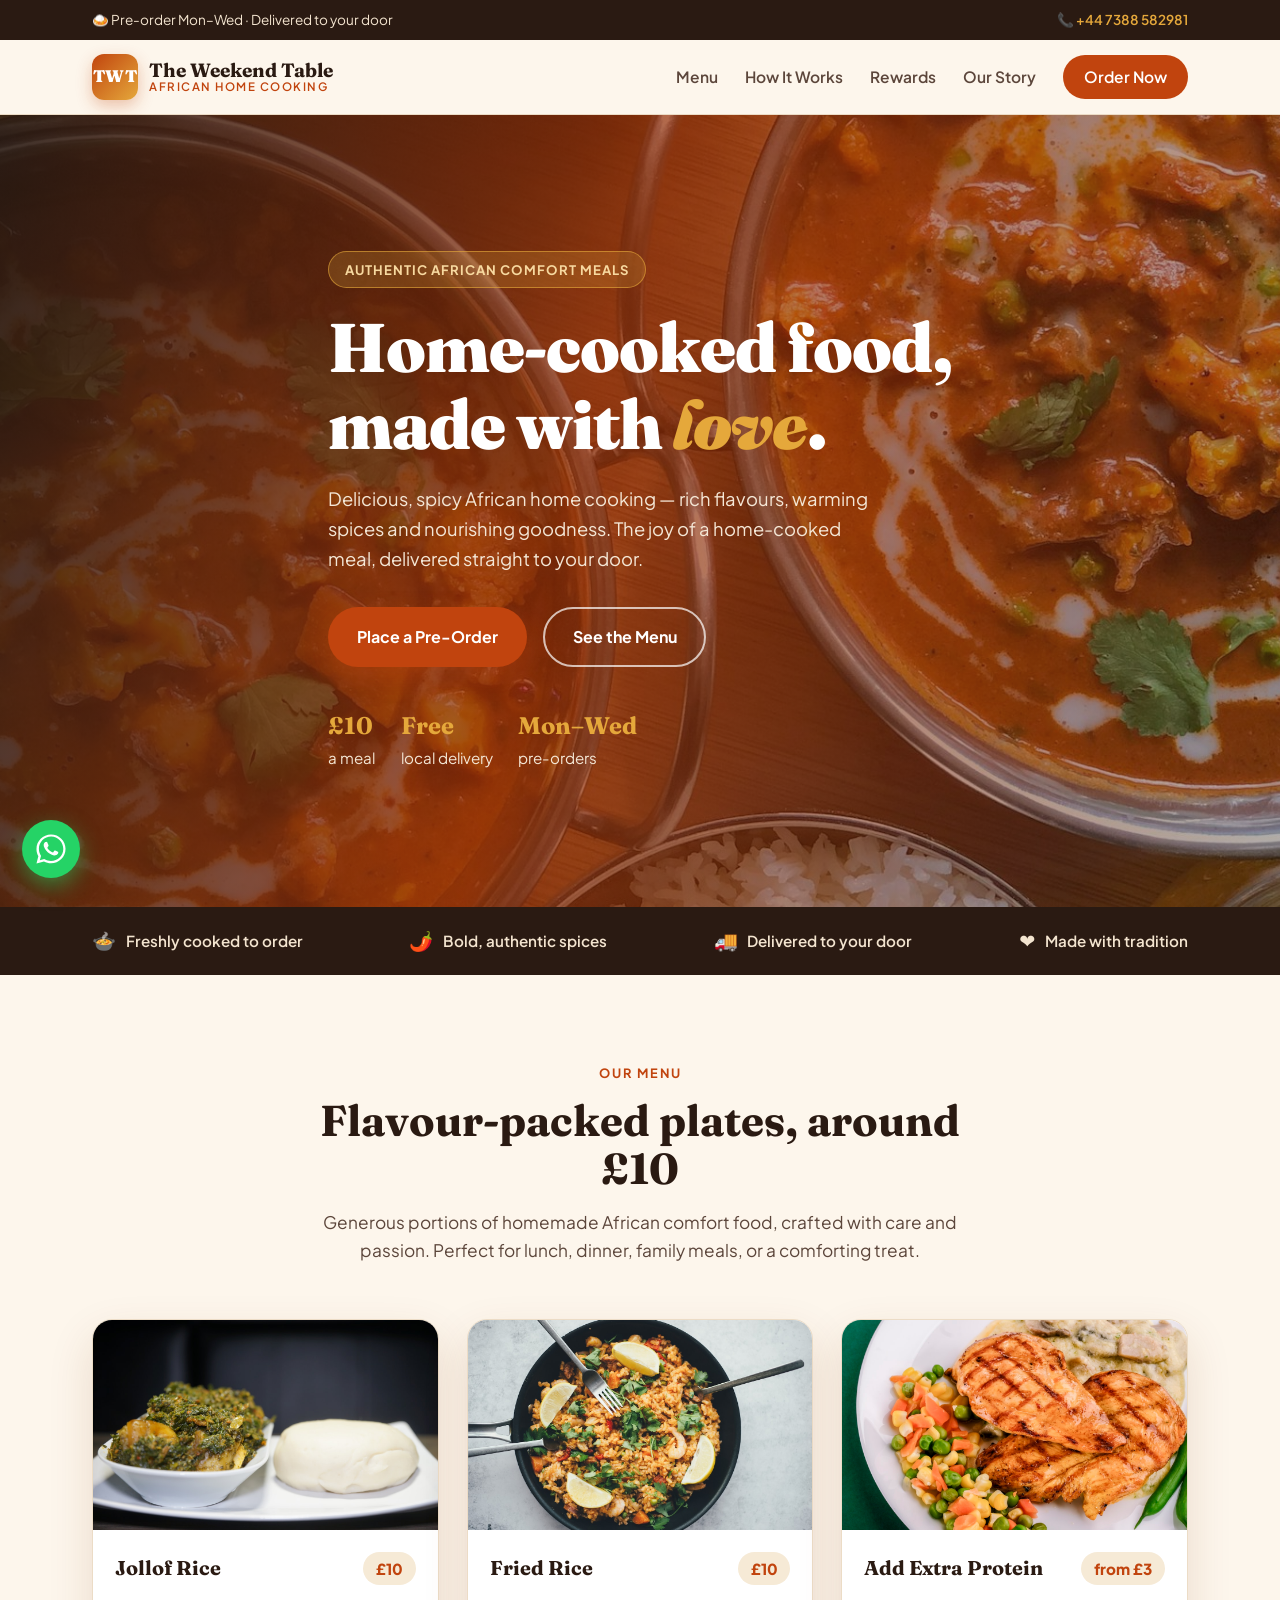
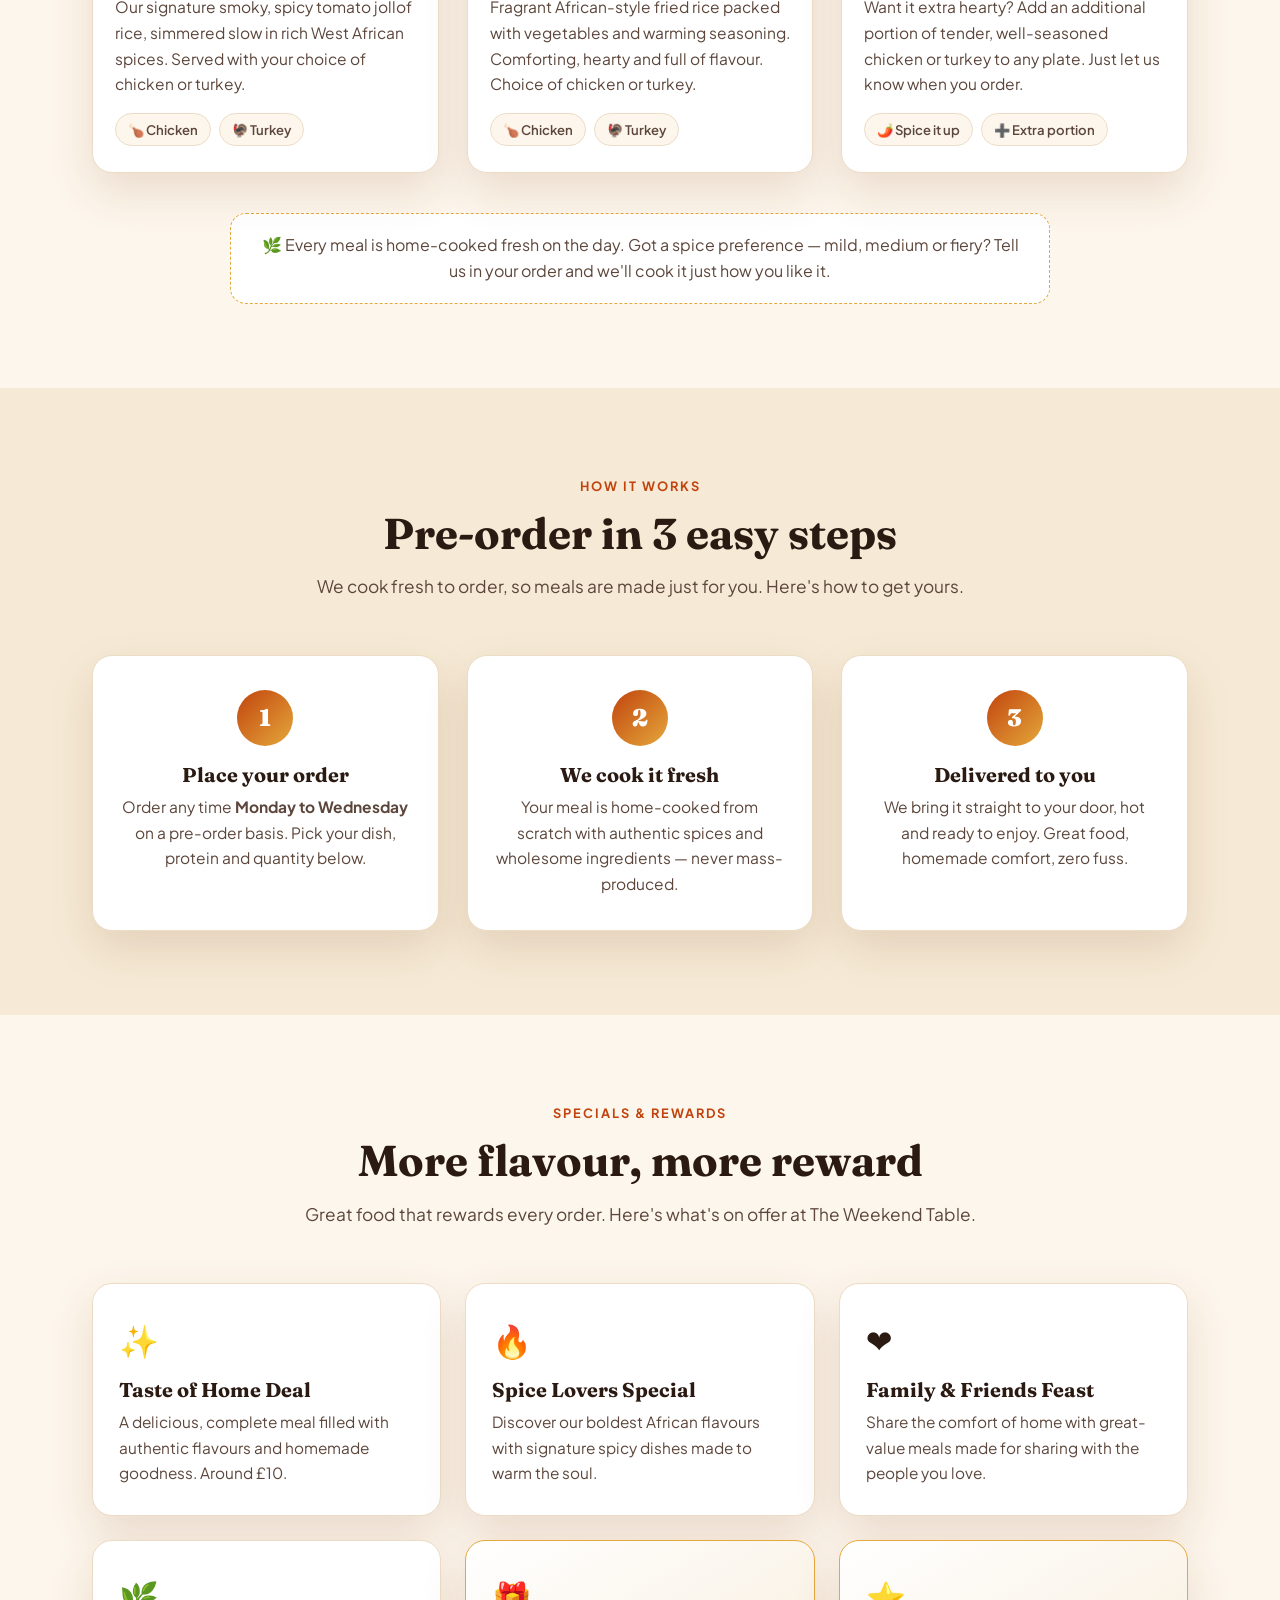
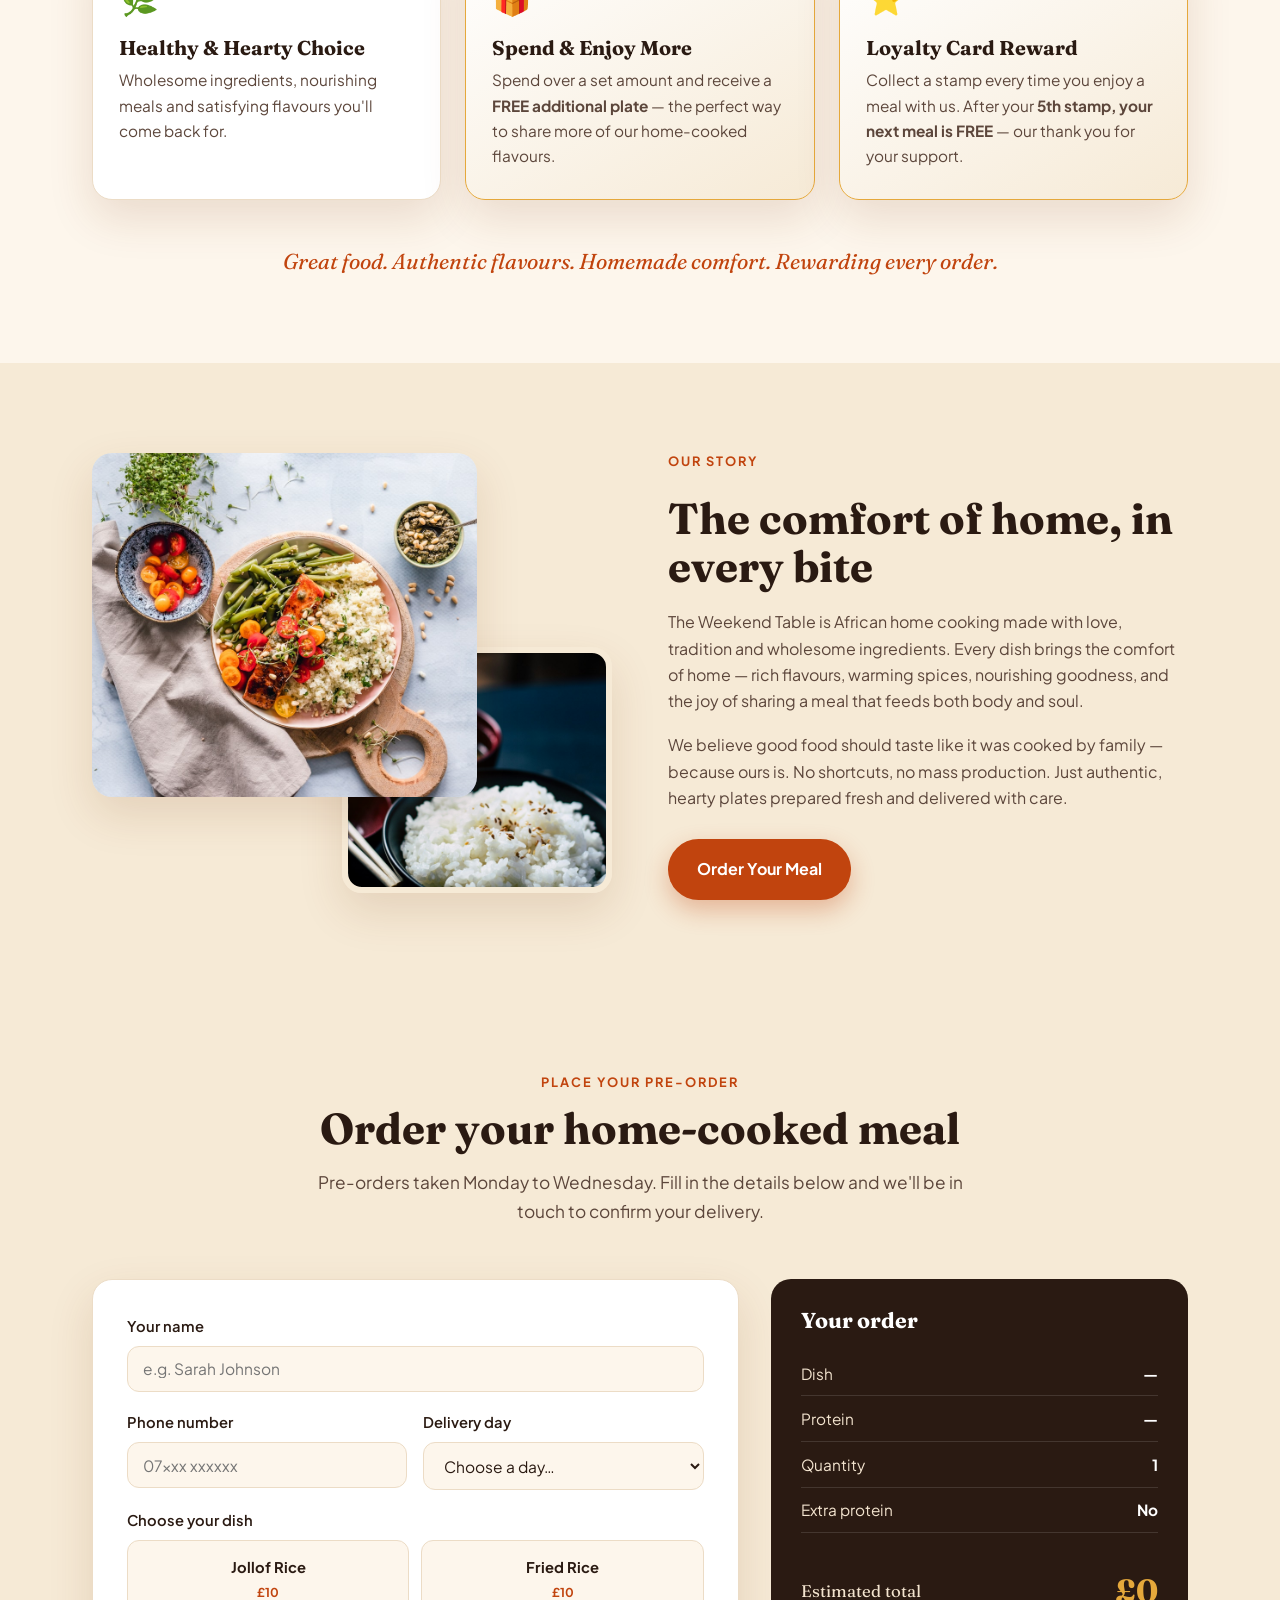
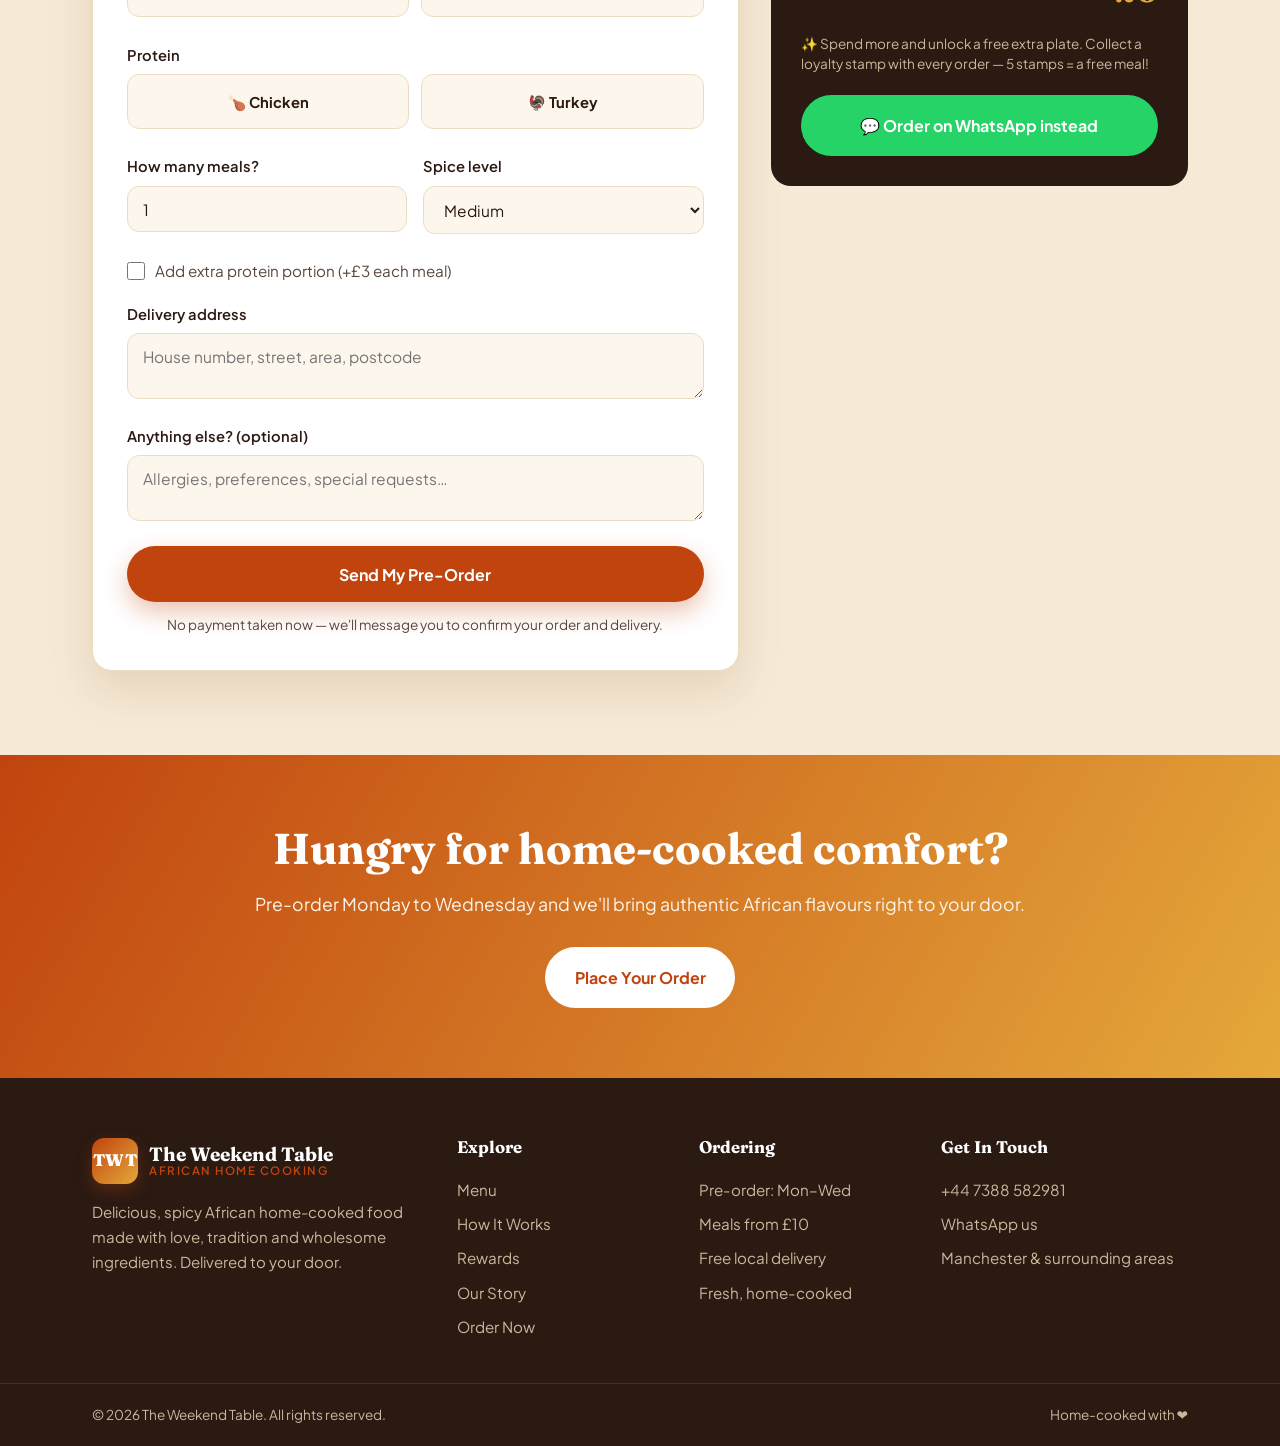
==== index.html @ beae6ac9 "The Weekend Table — African home-cooked food website (initial build)" ====
<!DOCTYPE html>
<html lang="en">
<head>
<meta charset="UTF-8">
<meta name="viewport" content="width=device-width, initial-scale=1.0">
<title>The Weekend Table · Authentic African Home-Cooked Food</title>
<meta name="description" content="The Weekend Table — delicious, spicy African home-cooked food made with love. Jollof rice, fried rice, chicken & turkey. Around £10 a meal, delivered to your door. Pre-order Monday to Wednesday.">
<link rel="preconnect" href="https://fonts.googleapis.com">
<link rel="preconnect" href="https://fonts.gstatic.com" crossorigin>
<link href="https://fonts.googleapis.com/css2?family=Fraunces:opsz,wght@9..144,400;9..144,600;9..144,700;9..144,900&family=Plus+Jakarta+Sans:wght@400;500;600;700&display=swap" rel="stylesheet">
<link rel="stylesheet" href="styles.css">
<link rel="icon" href="data:image/svg+xml,<svg xmlns='http://www.w3.org/2000/svg' viewBox='0 0 100 100'><text y='.9em' font-size='90'>🍛</text></svg>">
</head>
<body>

<!-- Top bar -->
<div class="topbar">
  <div class="wrap topbar-inner">
    <span class="topbar-item">🍛 Pre-order Mon–Wed · Delivered to your door</span>
    <span class="topbar-item topbar-hide">📞 <a href="tel:+447388582981">+44 7388 582981</a></span>
  </div>
</div>

<!-- Header -->
<header class="site-header" id="top">
  <div class="wrap header-inner">
    <a href="#top" class="brand">
      <span class="brand-mark">TWT</span>
      <span class="brand-text">
        <span class="brand-name">The Weekend Table</span>
        <span class="brand-tag">African Home Cooking</span>
      </span>
    </a>
    <nav class="nav" id="nav">
      <a href="#menu">Menu</a>
      <a href="#how">How It Works</a>
      <a href="#rewards">Rewards</a>
      <a href="#story">Our Story</a>
      <a href="#order" class="nav-cta">Order Now</a>
    </nav>
    <button class="hamburger" id="hamburger" aria-label="Menu">
      <span></span><span></span><span></span>
    </button>
  </div>
</header>

<!-- Hero -->
<section class="hero">
  <div class="hero-bg"></div>
  <div class="hero-overlay"></div>
  <div class="wrap hero-inner">
    <div class="hero-content">
      <span class="hero-eyebrow">Authentic African Comfort Meals</span>
      <h1>Home-cooked food,<br>made with <em>love</em>.</h1>
      <p class="hero-sub">Delicious, spicy African home cooking — rich flavours, warming spices and nourishing goodness. The joy of a home-cooked meal, delivered straight to your door.</p>
      <div class="hero-actions">
        <a href="#order" class="btn btn-primary">Place a Pre-Order</a>
        <a href="#menu" class="btn btn-ghost">See the Menu</a>
      </div>
      <div class="hero-badges">
        <span class="hero-badge"><strong>£10</strong> a meal</span>
        <span class="hero-badge"><strong>Free</strong> local delivery</span>
        <span class="hero-badge"><strong>Mon–Wed</strong> pre-orders</span>
      </div>
    </div>
  </div>
</section>

<!-- Trust strip -->
<div class="strip">
  <div class="wrap strip-inner">
    <div class="strip-item"><span>🍲</span> Freshly cooked to order</div>
    <div class="strip-item"><span>🌶️</span> Bold, authentic spices</div>
    <div class="strip-item"><span>🚚</span> Delivered to your door</div>
    <div class="strip-item"><span>❤️</span> Made with tradition</div>
  </div>
</div>

<!-- Menu -->
<section class="section" id="menu">
  <div class="wrap">
    <div class="section-head">
      <span class="eyebrow">Our Menu</span>
      <h2>Flavour-packed plates, around £10</h2>
      <p class="section-lead">Generous portions of homemade African comfort food, crafted with care and passion. Perfect for lunch, dinner, family meals, or a comforting treat.</p>
    </div>

    <div class="menu-grid">
      <article class="dish">
        <div class="dish-img" style="background-image:url('assets/jollof.jpg')"></div>
        <div class="dish-body">
          <div class="dish-top">
            <h3>Jollof Rice</h3>
            <span class="dish-price">£10</span>
          </div>
          <p>Our signature smoky, spicy tomato jollof rice, simmered slow in rich West African spices. Served with your choice of chicken or turkey.</p>
          <div class="dish-tags"><span>🍗 Chicken</span><span>🦃 Turkey</span></div>
        </div>
      </article>

      <article class="dish">
        <div class="dish-img" style="background-image:url('assets/friedrice.jpg')"></div>
        <div class="dish-body">
          <div class="dish-top">
            <h3>Fried Rice</h3>
            <span class="dish-price">£10</span>
          </div>
          <p>Fragrant African-style fried rice packed with vegetables and warming seasoning. Comforting, hearty and full of flavour. Choice of chicken or turkey.</p>
          <div class="dish-tags"><span>🍗 Chicken</span><span>🦃 Turkey</span></div>
        </div>
      </article>

      <article class="dish">
        <div class="dish-img" style="background-image:url('assets/chicken.jpg')"></div>
        <div class="dish-body">
          <div class="dish-top">
            <h3>Add Extra Protein</h3>
            <span class="dish-price">from £3</span>
          </div>
          <p>Want it extra hearty? Add an additional portion of tender, well-seasoned chicken or turkey to any plate. Just let us know when you order.</p>
          <div class="dish-tags"><span>🌶️ Spice it up</span><span>➕ Extra portion</span></div>
        </div>
      </article>
    </div>

    <p class="menu-note">🌿 Every meal is home-cooked fresh on the day. Got a spice preference — mild, medium or fiery? Tell us in your order and we'll cook it just how you like it.</p>
  </div>
</section>

<!-- How it works -->
<section class="section section-alt" id="how">
  <div class="wrap">
    <div class="section-head">
      <span class="eyebrow">How It Works</span>
      <h2>Pre-order in 3 easy steps</h2>
      <p class="section-lead">We cook fresh to order, so meals are made just for you. Here's how to get yours.</p>
    </div>
    <div class="steps">
      <div class="step">
        <span class="step-num">1</span>
        <h3>Place your order</h3>
        <p>Order any time <strong>Monday to Wednesday</strong> on a pre-order basis. Pick your dish, protein and quantity below.</p>
      </div>
      <div class="step">
        <span class="step-num">2</span>
        <h3>We cook it fresh</h3>
        <p>Your meal is home-cooked from scratch with authentic spices and wholesome ingredients — never mass-produced.</p>
      </div>
      <div class="step">
        <span class="step-num">3</span>
        <h3>Delivered to you</h3>
        <p>We bring it straight to your door, hot and ready to enjoy. Great food, homemade comfort, zero fuss.</p>
      </div>
    </div>
  </div>
</section>

<!-- Rewards / Promotions -->
<section class="section" id="rewards">
  <div class="wrap">
    <div class="section-head">
      <span class="eyebrow">Specials & Rewards</span>
      <h2>More flavour, more reward</h2>
      <p class="section-lead">Great food that rewards every order. Here's what's on offer at The Weekend Table.</p>
    </div>
    <div class="rewards-grid">
      <div class="reward">
        <span class="reward-icon">✨</span>
        <h3>Taste of Home Deal</h3>
        <p>A delicious, complete meal filled with authentic flavours and homemade goodness. Around £10.</p>
      </div>
      <div class="reward">
        <span class="reward-icon">🔥</span>
        <h3>Spice Lovers Special</h3>
        <p>Discover our boldest African flavours with signature spicy dishes made to warm the soul.</p>
      </div>
      <div class="reward">
        <span class="reward-icon">❤️</span>
        <h3>Family &amp; Friends Feast</h3>
        <p>Share the comfort of home with great-value meals made for sharing with the people you love.</p>
      </div>
      <div class="reward">
        <span class="reward-icon">🌿</span>
        <h3>Healthy &amp; Hearty Choice</h3>
        <p>Wholesome ingredients, nourishing meals and satisfying flavours you'll come back for.</p>
      </div>
      <div class="reward reward-feature">
        <span class="reward-icon">🎁</span>
        <h3>Spend &amp; Enjoy More</h3>
        <p>Spend over a set amount and receive a <strong>FREE additional plate</strong> — the perfect way to share more of our home-cooked flavours.</p>
      </div>
      <div class="reward reward-feature">
        <span class="reward-icon">⭐</span>
        <h3>Loyalty Card Reward</h3>
        <p>Collect a stamp every time you enjoy a meal with us. After your <strong>5th stamp, your next meal is FREE</strong> — our thank you for your support.</p>
      </div>
    </div>
    <p class="rewards-tagline">Great food. Authentic flavours. Homemade comfort. Rewarding every order.</p>
  </div>
</section>

<!-- Story -->
<section class="section section-story" id="story">
  <div class="wrap story-inner">
    <div class="story-media">
      <div class="story-img" style="background-image:url('assets/bowl.jpg')"></div>
      <div class="story-img story-img-2" style="background-image:url('assets/spices.jpg')"></div>
    </div>
    <div class="story-content">
      <span class="eyebrow">Our Story</span>
      <h2>The comfort of home, in every bite</h2>
      <p>The Weekend Table is African home cooking made with love, tradition and wholesome ingredients. Every dish brings the comfort of home — rich flavours, warming spices, nourishing goodness, and the joy of sharing a meal that feeds both body and soul.</p>
      <p>We believe good food should taste like it was cooked by family — because ours is. No shortcuts, no mass production. Just authentic, hearty plates prepared fresh and delivered with care.</p>
      <a href="#order" class="btn btn-primary">Order Your Meal</a>
    </div>
  </div>
</section>

<!-- Order -->
<section class="section section-alt" id="order">
  <div class="wrap">
    <div class="section-head">
      <span class="eyebrow">Place Your Pre-Order</span>
      <h2>Order your home-cooked meal</h2>
      <p class="section-lead">Pre-orders taken Monday to Wednesday. Fill in the details below and we'll be in touch to confirm your delivery.</p>
    </div>

    <div class="order-wrap">
      <form class="order-form" id="orderForm">
        <div class="field">
          <label>Your name</label>
          <input type="text" name="name" required placeholder="e.g. Sarah Johnson">
        </div>
        <div class="field-row">
          <div class="field">
            <label>Phone number</label>
            <input type="tel" name="phone" required placeholder="07xxx xxxxxx">
          </div>
          <div class="field">
            <label>Delivery day</label>
            <select name="day" required>
              <option value="">Choose a day…</option>
              <option>Monday</option>
              <option>Tuesday</option>
              <option>Wednesday</option>
              <option>Thursday</option>
              <option>Friday</option>
              <option>Not sure yet</option>
            </select>
          </div>
        </div>

        <div class="field">
          <label>Choose your dish</label>
          <div class="choice-grid" data-group="dish">
            <label class="choice"><input type="radio" name="dish" value="Jollof Rice" data-price="10" required><span class="choice-box"><strong>Jollof Rice</strong><small>£10</small></span></label>
            <label class="choice"><input type="radio" name="dish" value="Fried Rice" data-price="10"><span class="choice-box"><strong>Fried Rice</strong><small>£10</small></span></label>
          </div>
        </div>

        <div class="field">
          <label>Protein</label>
          <div class="choice-grid" data-group="protein">
            <label class="choice"><input type="radio" name="protein" value="Chicken" required><span class="choice-box"><strong>🍗 Chicken</strong></span></label>
            <label class="choice"><input type="radio" name="protein" value="Turkey"><span class="choice-box"><strong>🦃 Turkey</strong></span></label>
          </div>
        </div>

        <div class="field-row">
          <div class="field">
            <label>How many meals?</label>
            <input type="number" name="qty" min="1" max="20" value="1" required id="qty">
          </div>
          <div class="field">
            <label>Spice level</label>
            <select name="spice">
              <option>Mild</option>
              <option selected>Medium</option>
              <option>Hot 🔥</option>
              <option>Extra hot 🌶️🌶️</option>
            </select>
          </div>
        </div>

        <label class="check"><input type="checkbox" name="extra" id="extraProtein" value="Yes"> Add extra protein portion (+£3 each meal)</label>

        <div class="field">
          <label>Delivery address</label>
          <textarea name="address" rows="2" required placeholder="House number, street, area, postcode"></textarea>
        </div>

        <div class="field">
          <label>Anything else? (optional)</label>
          <textarea name="notes" rows="2" placeholder="Allergies, preferences, special requests…"></textarea>
        </div>

        <button type="submit" class="btn btn-primary btn-block" id="submitBtn">Send My Pre-Order</button>
        <p class="form-note">No payment taken now — we'll message you to confirm your order and delivery.</p>
      </form>

      <aside class="order-summary">
        <h3>Your order</h3>
        <div class="sum-line"><span>Dish</span><b id="sumDish">—</b></div>
        <div class="sum-line"><span>Protein</span><b id="sumProtein">—</b></div>
        <div class="sum-line"><span>Quantity</span><b id="sumQty">1</b></div>
        <div class="sum-line"><span>Extra protein</span><b id="sumExtra">No</b></div>
        <div class="sum-total"><span>Estimated total</span><b id="sumTotal">£0</b></div>
        <p class="sum-note">✨ Spend more and unlock a free extra plate. Collect a loyalty stamp with every order — 5 stamps = a free meal!</p>
        <a href="https://wa.me/447388582981" class="btn btn-whatsapp btn-block" target="_blank" rel="noopener">💬 Order on WhatsApp instead</a>
      </aside>
    </div>
  </div>
</section>

<!-- CTA band -->
<section class="cta-band">
  <div class="wrap">
    <h2>Hungry for home-cooked comfort?</h2>
    <p>Pre-order Monday to Wednesday and we'll bring authentic African flavours right to your door.</p>
    <a href="#order" class="btn btn-light">Place Your Order</a>
  </div>
</section>

<!-- Footer -->
<footer class="site-footer">
  <div class="wrap footer-grid">
    <div class="footer-col">
      <div class="brand brand-footer">
        <span class="brand-mark">TWT</span>
        <span class="brand-text">
          <span class="brand-name">The Weekend Table</span>
          <span class="brand-tag">African Home Cooking</span>
        </span>
      </div>
      <p class="footer-blurb">Delicious, spicy African home-cooked food made with love, tradition and wholesome ingredients. Delivered to your door.</p>
    </div>
    <div class="footer-col">
      <h4>Explore</h4>
      <a href="#menu">Menu</a>
      <a href="#how">How It Works</a>
      <a href="#rewards">Rewards</a>
      <a href="#story">Our Story</a>
      <a href="#order">Order Now</a>
    </div>
    <div class="footer-col">
      <h4>Ordering</h4>
      <p class="footer-line">Pre-order: Mon–Wed</p>
      <p class="footer-line">Meals from £10</p>
      <p class="footer-line">Free local delivery</p>
      <p class="footer-line">Fresh, home-cooked</p>
    </div>
    <div class="footer-col">
      <h4>Get In Touch</h4>
      <p class="footer-line"><a href="tel:+447388582981">+44 7388 582981</a></p>
      <p class="footer-line"><a href="https://wa.me/447388582981" target="_blank" rel="noopener">WhatsApp us</a></p>
      <p class="footer-line">Manchester &amp; surrounding areas</p>
    </div>
  </div>
  <div class="footer-bottom">
    <div class="wrap">
      <span>© 2026 The Weekend Table. All rights reserved.</span>
      <span>Home-cooked with ❤️</span>
    </div>
  </div>
</footer>

<!-- Floating WhatsApp -->
<a href="https://wa.me/447388582981" class="wa-float" target="_blank" rel="noopener" aria-label="WhatsApp">
  <svg viewBox="0 0 32 32" width="30" height="30" fill="currentColor"><path d="M16 .5C7.4.5.5 7.4.5 16c0 2.8.7 5.4 2 7.7L.5 31.5l8-2.1c2.2 1.2 4.8 1.9 7.5 1.9 8.6 0 15.5-6.9 15.5-15.5S24.6.5 16 .5zm0 28.3c-2.4 0-4.7-.6-6.7-1.8l-.5-.3-4.7 1.2 1.3-4.6-.3-.5c-1.3-2.1-2-4.5-2-7 0-7.2 5.9-13.1 13.1-13.1S29.1 8.8 29.1 16 23.2 28.8 16 28.8zm7.2-9.8c-.4-.2-2.3-1.1-2.7-1.3-.4-.1-.6-.2-.9.2s-1 1.3-1.2 1.5c-.2.2-.4.3-.8.1s-1.7-.6-3.2-2c-1.2-1-2-2.3-2.2-2.7s0-.6.2-.8c.2-.2.4-.4.5-.7.2-.2.2-.4.4-.6.1-.3 0-.5 0-.7s-.9-2.1-1.2-2.9c-.3-.8-.6-.7-.9-.7h-.7c-.2 0-.6.1-1 .5s-1.3 1.3-1.3 3.1 1.4 3.6 1.5 3.9c.2.2 2.7 4.2 6.6 5.9.9.4 1.6.6 2.2.8.9.3 1.7.2 2.4.1.7-.1 2.3-.9 2.6-1.8.3-.9.3-1.7.2-1.8-.1-.2-.3-.3-.7-.5z"/></svg>
</a>

<script src="script.js"></script>
</body>
</html>
---- styles.css ----
/* ===== The Weekend Table ===== */
:root{
  --terra:#c1440e;        /* deep terracotta / spice red */
  --terra-dk:#9a3208;
  --gold:#e5a83b;         /* warm amber gold */
  --green:#3f6b3a;        /* herb green */
  --cream:#fdf6ec;        /* warm cream */
  --cream-2:#f6ead6;
  --ink:#2a1a12;          /* deep brown ink */
  --ink-soft:#5c463b;
  --line:#ecdcc6;
  --shadow:0 18px 45px rgba(122,54,14,.14);
  --radius:20px;
}
*{margin:0;padding:0;box-sizing:border-box}
html,body{overflow-x:clip}
html{scroll-behavior:smooth}
body{
  font-family:'Plus Jakarta Sans',system-ui,sans-serif;
  color:var(--ink);background:var(--cream);
  line-height:1.65;-webkit-font-smoothing:antialiased;
}
.wrap{max-width:1140px;margin:0 auto;padding:0 22px}
h1,h2,h3,h4{font-family:'Fraunces',Georgia,serif;line-height:1.12;font-weight:700}
h2{font-size:clamp(1.8rem,3.6vw,2.7rem);color:var(--ink)}
h3{font-size:1.25rem}
em{font-style:italic;color:var(--gold)}
a{color:inherit;text-decoration:none}
img{max-width:100%}
section{scroll-margin-top:96px}
[hidden]{display:none!important}

/* Buttons */
.btn{display:inline-flex;align-items:center;justify-content:center;gap:.5rem;
  padding:.95rem 1.7rem;border-radius:999px;font-weight:700;font-size:1rem;
  cursor:pointer;border:2px solid transparent;transition:.2s;font-family:inherit;text-align:center}
.btn-primary{background:var(--terra);color:#fff;box-shadow:0 10px 24px rgba(193,68,14,.32)}
.btn-primary:hover{background:var(--terra-dk);transform:translateY(-2px)}
.btn-ghost{background:transparent;color:#fff;border-color:rgba(255,255,255,.7)}
.btn-ghost:hover{background:rgba(255,255,255,.15)}
.btn-light{background:#fff;color:var(--terra)}
.btn-light:hover{transform:translateY(-2px)}
.btn-whatsapp{background:#25D366;color:#fff}
.btn-whatsapp:hover{background:#1da851}
.btn-block{width:100%}

/* Topbar */
.topbar{background:var(--ink);color:#f3e4cf;font-size:.85rem}
.topbar-inner{display:flex;justify-content:space-between;align-items:center;height:40px}
.topbar-item a{color:var(--gold);font-weight:600}

/* Header */
.site-header{position:sticky;top:0;z-index:50;background:rgba(253,246,236,.92);
  backdrop-filter:blur(10px);border-bottom:1px solid var(--line)}
.header-inner{display:flex;align-items:center;justify-content:space-between;height:74px}
.brand{display:flex;align-items:center;gap:.7rem}
.brand-mark{display:grid;place-items:center;width:46px;height:46px;border-radius:12px;
  background:linear-gradient(135deg,var(--terra),var(--gold));color:#fff;
  font-family:'Fraunces',serif;font-weight:900;font-size:1.05rem;letter-spacing:.5px;
  box-shadow:0 6px 16px rgba(193,68,14,.3)}
.brand-text{display:flex;flex-direction:column;line-height:1.1}
.brand-name{font-family:'Fraunces',serif;font-weight:700;font-size:1.2rem;color:var(--ink)}
.brand-tag{font-size:.72rem;letter-spacing:1.5px;text-transform:uppercase;color:var(--terra);font-weight:600}
.nav{display:flex;align-items:center;gap:1.7rem}
.nav a{font-weight:600;font-size:.97rem;color:var(--ink-soft);transition:.2s}
.nav a:hover{color:var(--terra)}
.nav .nav-cta{background:var(--terra);color:#fff;padding:.6rem 1.3rem;border-radius:999px}
.nav .nav-cta:hover{background:var(--terra-dk);color:#fff}
.hamburger{display:none;flex-direction:column;gap:5px;background:none;border:0;cursor:pointer;padding:6px}
.hamburger span{width:26px;height:3px;background:var(--ink);border-radius:3px;transition:.3s}

/* Hero */
.hero{position:relative;min-height:88vh;display:flex;align-items:center;color:#fff;overflow:hidden}
.hero-bg{position:absolute;inset:0;background:url('assets/hero.jpg') center/cover;transform:scale(1.03)}
.hero-overlay{position:absolute;inset:0;
  background:linear-gradient(105deg,rgba(42,26,18,.9) 0%,rgba(154,50,8,.72) 45%,rgba(42,26,18,.35) 100%)}
.hero-inner{position:relative;z-index:2;padding:70px 22px}
.hero-content{max-width:640px}
.hero-eyebrow{display:inline-block;background:rgba(229,168,59,.22);border:1px solid rgba(229,168,59,.6);
  color:#f7d9a0;padding:.4rem 1rem;border-radius:999px;font-size:.82rem;font-weight:700;
  letter-spacing:1px;text-transform:uppercase;margin-bottom:1.3rem}
.hero h1{font-size:clamp(2.5rem,6vw,4.3rem);font-weight:900;letter-spacing:-1px}
.hero-sub{font-size:1.15rem;margin:1.3rem 0 2rem;max-width:540px;color:#f4e7d6}
.hero-actions{display:flex;gap:1rem;flex-wrap:wrap}
.hero-badges{display:flex;gap:1.6rem;margin-top:2.4rem;flex-wrap:wrap}
.hero-badge{font-size:.95rem;color:#f4e7d6}
.hero-badge strong{display:block;font-family:'Fraunces',serif;font-size:1.5rem;color:var(--gold)}

/* Strip */
.strip{background:var(--ink);color:#f3e4cf}
.strip-inner{display:flex;justify-content:space-between;gap:1rem;flex-wrap:wrap;padding:18px 22px}
.strip-item{display:flex;align-items:center;gap:.6rem;font-weight:600;font-size:.95rem}
.strip-item span{font-size:1.2rem}

/* Sections */
.section{padding:84px 0}
.section-alt{background:var(--cream-2)}
.section-head{text-align:center;max-width:680px;margin:0 auto 54px}
.eyebrow{display:inline-block;color:var(--terra);font-weight:700;letter-spacing:2px;
  text-transform:uppercase;font-size:.8rem;margin-bottom:.8rem}
.section-lead{color:var(--ink-soft);font-size:1.08rem;margin-top:.9rem}

/* Menu */
.menu-grid{display:grid;grid-template-columns:repeat(3,1fr);gap:28px}
.dish{background:#fff;border-radius:var(--radius);overflow:hidden;box-shadow:var(--shadow);
  border:1px solid var(--line);transition:.25s;display:flex;flex-direction:column}
.dish:hover{transform:translateY(-6px)}
.dish-img{height:210px;background-size:cover;background-position:center}
.dish-body{padding:22px 22px 26px;display:flex;flex-direction:column;flex:1}
.dish-top{display:flex;justify-content:space-between;align-items:center;margin-bottom:.6rem;gap:.6rem}
.dish-price{background:var(--cream-2);color:var(--terra);font-weight:800;
  padding:.25rem .8rem;border-radius:999px;font-size:.95rem;white-space:nowrap}
.dish p{color:var(--ink-soft);font-size:.97rem;flex:1}
.dish-tags{display:flex;gap:.5rem;flex-wrap:wrap;margin-top:1rem}
.dish-tags span{background:var(--cream);border:1px solid var(--line);border-radius:999px;
  padding:.3rem .75rem;font-size:.82rem;font-weight:600;color:var(--ink-soft)}
.menu-note{text-align:center;margin-top:40px;color:var(--ink-soft);font-size:1rem;
  background:#fff;border:1px dashed var(--gold);border-radius:16px;padding:18px 24px;max-width:820px;margin-left:auto;margin-right:auto}

/* Steps */
.steps{display:grid;grid-template-columns:repeat(3,1fr);gap:28px}
.step{background:#fff;border-radius:var(--radius);padding:34px 28px;text-align:center;
  box-shadow:var(--shadow);border:1px solid var(--line);position:relative}
.step-num{display:grid;place-items:center;width:56px;height:56px;margin:0 auto 1.1rem;
  border-radius:50%;background:linear-gradient(135deg,var(--terra),var(--gold));
  color:#fff;font-family:'Fraunces',serif;font-weight:900;font-size:1.5rem}
.step h3{margin-bottom:.5rem}
.step p{color:var(--ink-soft);font-size:.97rem}

/* Rewards */
.rewards-grid{display:grid;grid-template-columns:repeat(3,1fr);gap:24px}
.reward{background:#fff;border-radius:var(--radius);padding:30px 26px;box-shadow:var(--shadow);
  border:1px solid var(--line);transition:.25s}
.reward:hover{transform:translateY(-5px)}
.reward-icon{font-size:2rem;display:block;margin-bottom:.8rem}
.reward h3{margin-bottom:.5rem}
.reward p{color:var(--ink-soft);font-size:.96rem}
.reward-feature{background:linear-gradient(150deg,#fff,var(--cream-2));border-color:var(--gold)}
.rewards-tagline{text-align:center;margin-top:44px;font-family:'Fraunces',serif;
  font-size:1.35rem;font-style:italic;color:var(--terra)}

/* Story */
.section-story{background:var(--cream-2)}
.story-inner{display:grid;grid-template-columns:1fr 1fr;gap:56px;align-items:center}
.story-media{position:relative;height:440px}
.story-img{position:absolute;border-radius:var(--radius);background-size:cover;background-position:center;box-shadow:var(--shadow)}
.story-img:first-child{width:74%;height:78%;top:0;left:0;z-index:2}
.story-img-2{width:52%;height:56%;bottom:0;right:0;border:6px solid var(--cream-2)}
.story-content h2{margin:.6rem 0 1.1rem}
.story-content p{color:var(--ink-soft);margin-bottom:1.1rem}
.story-content .btn{margin-top:.6rem}

/* Order */
.order-wrap{display:grid;grid-template-columns:1.55fr 1fr;gap:32px;align-items:start}
.order-form{background:#fff;border-radius:var(--radius);padding:34px;box-shadow:var(--shadow);border:1px solid var(--line)}
.field{margin-bottom:18px}
.field-row{display:grid;grid-template-columns:1fr 1fr;gap:16px}
.field label{display:block;font-weight:600;font-size:.92rem;margin-bottom:.45rem;color:var(--ink)}
.field input,.field select,.field textarea{width:100%;padding:.8rem .95rem;border:1.5px solid var(--line);
  border-radius:12px;font-family:inherit;font-size:.97rem;background:var(--cream);color:var(--ink);transition:.2s}
.field input:focus,.field select:focus,.field textarea:focus{outline:none;border-color:var(--terra);background:#fff}
.choice-grid{display:grid;grid-template-columns:1fr 1fr;gap:12px}
.choice input{position:absolute;opacity:0}
.choice-box{display:flex;flex-direction:column;align-items:center;justify-content:center;gap:.15rem;
  padding:.9rem;border:1.5px solid var(--line);border-radius:12px;background:var(--cream);
  cursor:pointer;transition:.2s;text-align:center}
.choice-box small{color:var(--terra);font-weight:700}
.choice input:checked+.choice-box{border-color:var(--terra);background:#fff;box-shadow:0 0 0 3px rgba(193,68,14,.14)}
.check{display:flex;align-items:center;gap:.6rem;font-size:.95rem;margin:6px 0 18px;cursor:pointer;color:var(--ink-soft)}
.check input{width:18px;height:18px;accent-color:var(--terra)}
.form-note{text-align:center;font-size:.85rem;color:var(--ink-soft);margin-top:12px}

/* Summary */
.order-summary{background:var(--ink);color:#f3e4cf;border-radius:var(--radius);padding:30px;position:sticky;top:96px}
.order-summary h3{color:#fff;margin-bottom:1.1rem;font-size:1.35rem}
.sum-line{display:flex;justify-content:space-between;padding:.6rem 0;border-bottom:1px solid rgba(255,255,255,.12);font-size:.96rem}
.sum-line b{color:#fff}
.sum-total{display:flex;justify-content:space-between;align-items:center;margin-top:1rem;
  padding-top:1rem;font-family:'Fraunces',serif}
.sum-total span{font-size:1.05rem}
.sum-total b{font-size:2rem;color:var(--gold)}
.sum-note{font-size:.85rem;color:#cbb79c;margin:1rem 0 1.3rem;line-height:1.5}

/* CTA band */
.cta-band{background:linear-gradient(120deg,var(--terra),var(--gold));color:#fff;text-align:center;padding:70px 0}
.cta-band h2{color:#fff}
.cta-band p{margin:1rem 0 1.8rem;font-size:1.1rem;color:#fff5e8}

/* Footer */
.site-footer{background:var(--ink);color:#cbb79c}
.footer-grid{display:grid;grid-template-columns:1.6fr 1fr 1fr 1.2fr;gap:36px;padding:60px 22px 40px}
.brand-footer .brand-name{color:#fff}
.footer-blurb{margin-top:1rem;font-size:.94rem;max-width:320px}
.footer-col h4{color:#fff;margin-bottom:1rem;font-size:1.05rem}
.footer-col a{display:block;color:#cbb79c;padding:.28rem 0;transition:.2s;font-size:.95rem}
.footer-col a:hover{color:var(--gold)}
.footer-line{font-size:.95rem;padding:.28rem 0}
.footer-line a{display:inline;padding:0}
.footer-bottom{border-top:1px solid rgba(255,255,255,.1)}
.footer-bottom .wrap{display:flex;justify-content:space-between;padding:20px 22px;font-size:.85rem;flex-wrap:wrap;gap:.5rem}

/* WhatsApp float */
.wa-float{position:fixed;left:22px;bottom:22px;z-index:60;width:58px;height:58px;border-radius:50%;
  background:#25D366;color:#fff;display:grid;place-items:center;box-shadow:0 8px 22px rgba(37,211,102,.5);
  transition:.2s}
.wa-float:hover{transform:scale(1.08)}

/* Responsive */
@media(max-width:900px){
  .menu-grid,.steps,.rewards-grid{grid-template-columns:1fr 1fr}
  .story-inner{grid-template-columns:1fr;gap:36px}
  .story-media{height:360px;max-width:460px}
  .order-wrap{grid-template-columns:1fr}
  .order-summary{position:static}
  .footer-grid{grid-template-columns:1fr 1fr}
}
@media(max-width:720px){
  .nav{position:fixed;top:74px;right:0;flex-direction:column;background:var(--cream);
    width:74%;max-width:300px;height:calc(100vh - 74px);padding:28px;gap:.4rem;
    align-items:flex-start;transform:translateX(110%);transition:.3s;box-shadow:var(--shadow);border-left:1px solid var(--line)}
  .nav.open{transform:translateX(0)}
  .nav a{width:100%;padding:.75rem 0;border-bottom:1px solid var(--line)}
  .nav .nav-cta{margin-top:.6rem;justify-content:center}
  .hamburger{display:flex}
  .hamburger.open span:nth-child(1){transform:translateY(8px) rotate(45deg)}
  .hamburger.open span:nth-child(2){opacity:0}
  .hamburger.open span:nth-child(3){transform:translateY(-8px) rotate(-45deg)}
  .topbar-hide{display:none}
}
@media(max-width:560px){
  .menu-grid,.steps,.rewards-grid,.footer-grid,.field-row,.choice-grid{grid-template-columns:1fr}
  .hero{min-height:auto;padding:20px 0 10px}
  .hero-badges{gap:1.1rem}
  .strip-inner{justify-content:flex-start;gap:1.2rem}
  .section{padding:60px 0}
  .order-form{padding:24px}
}
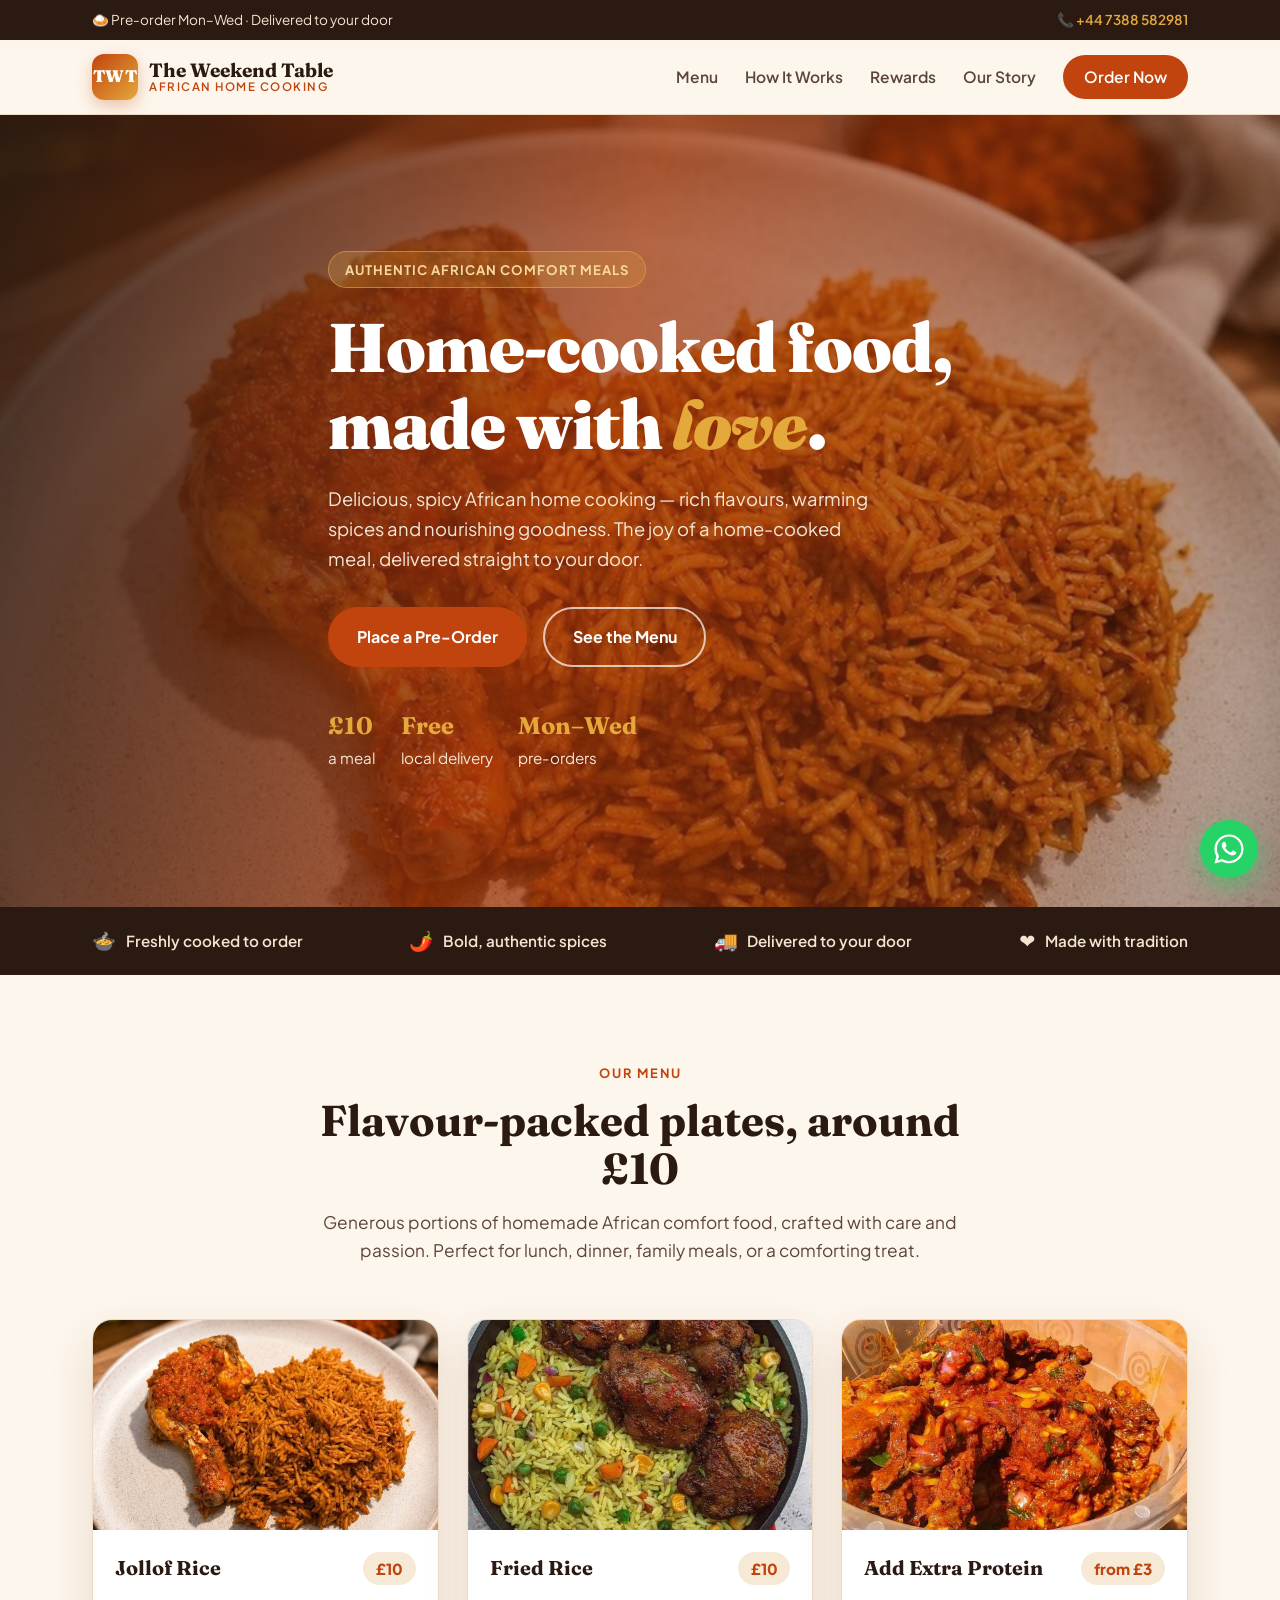
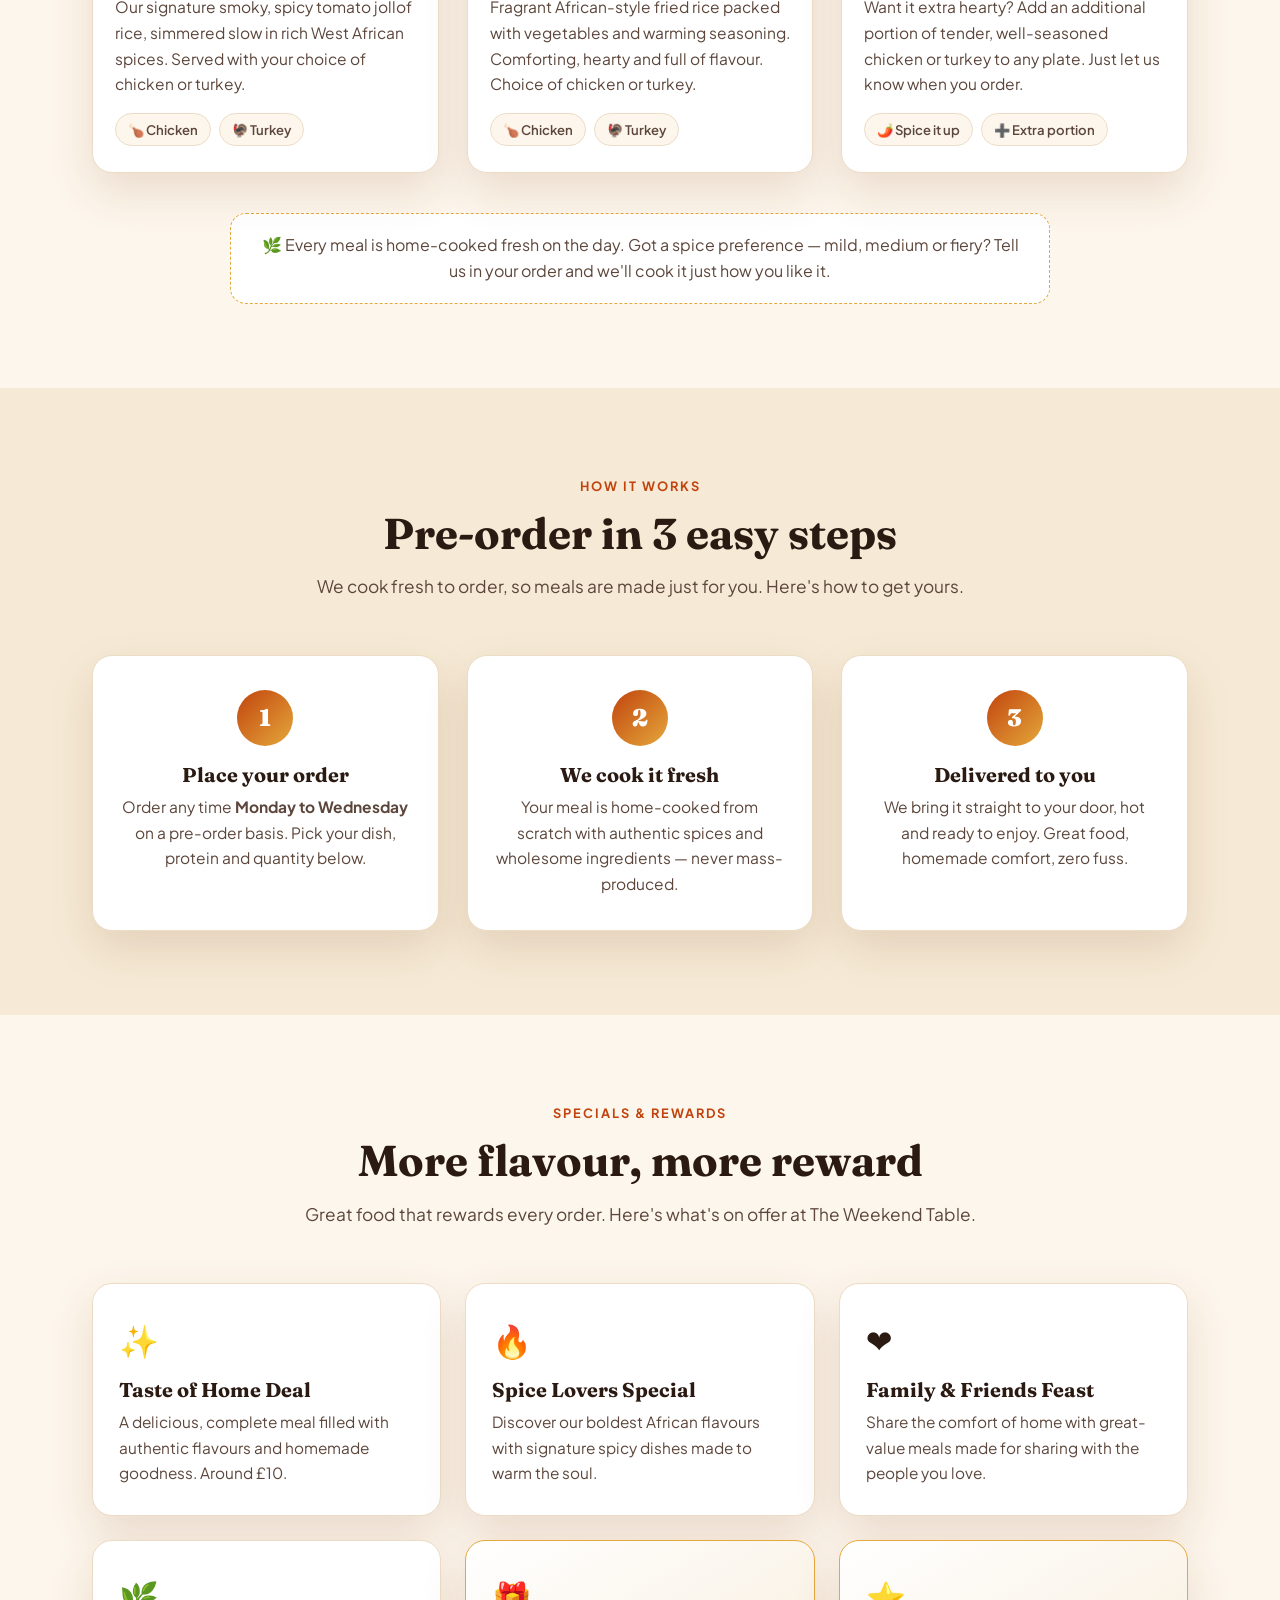
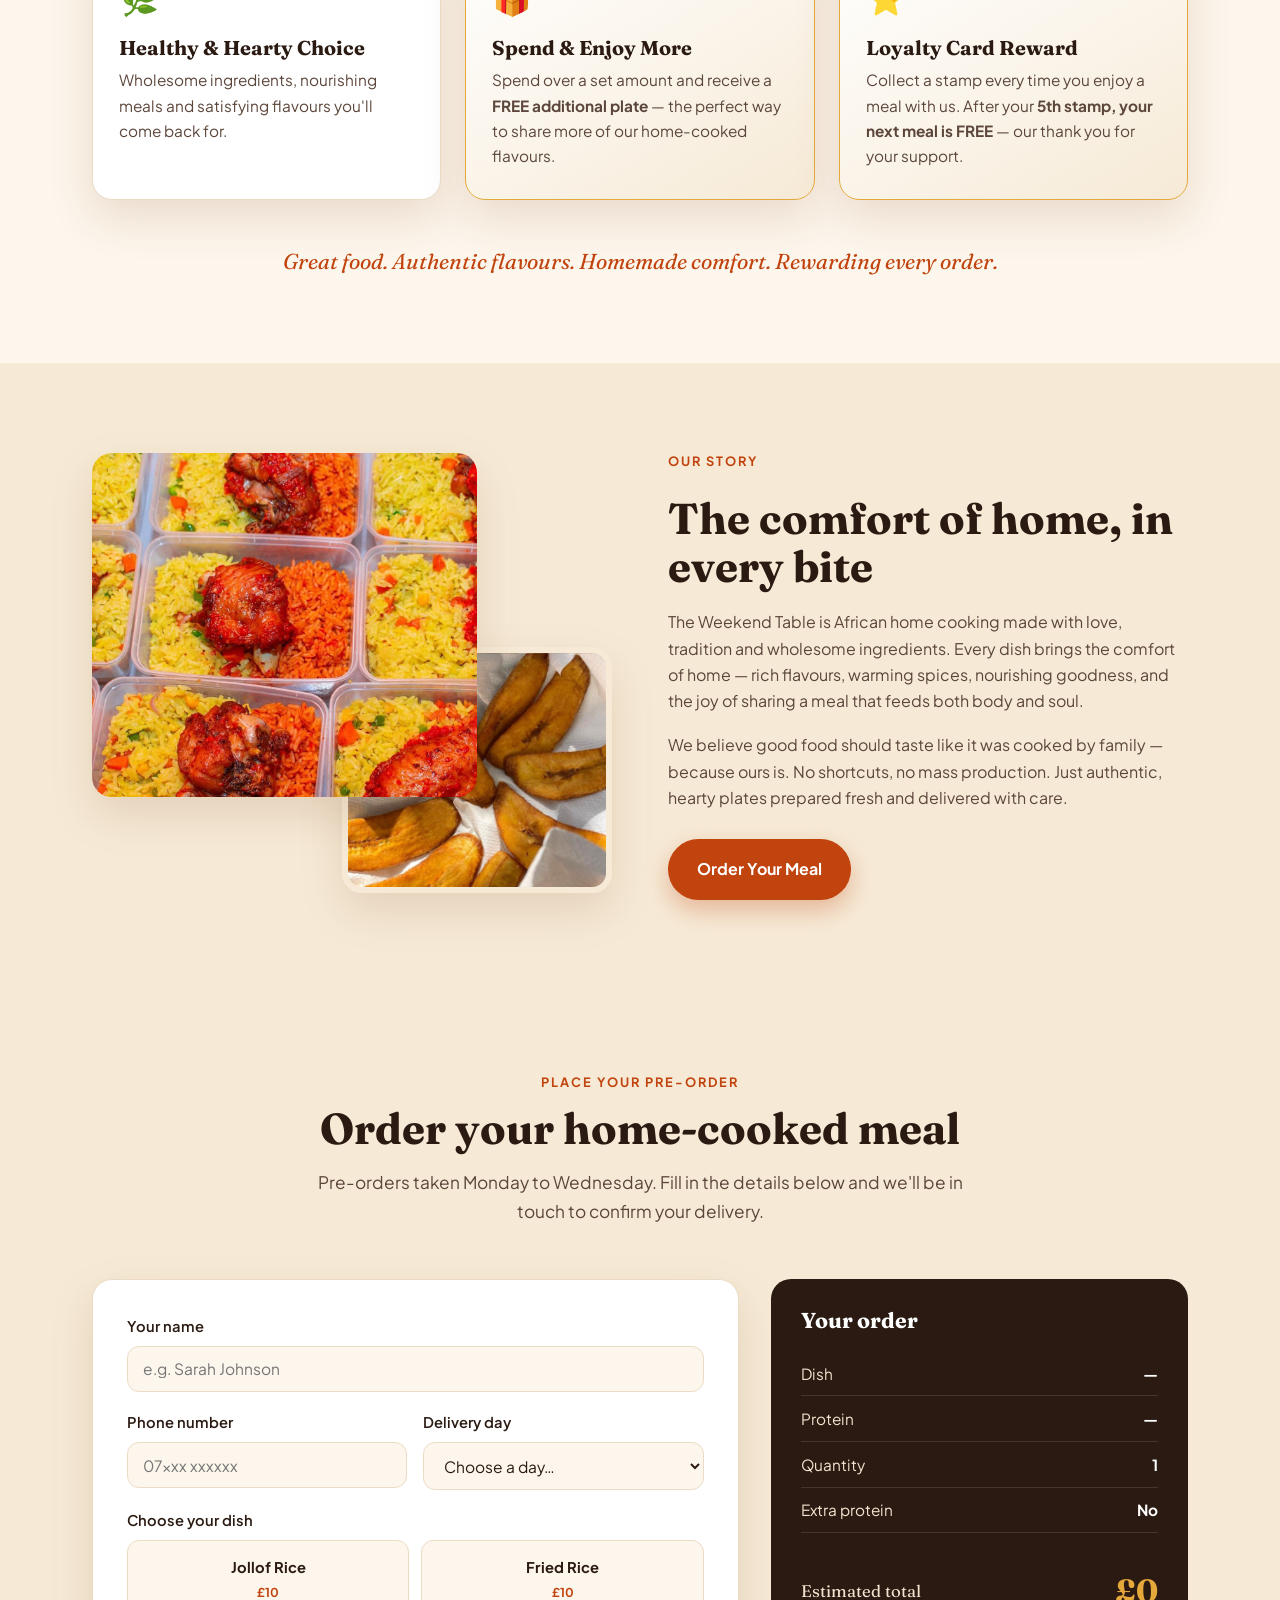
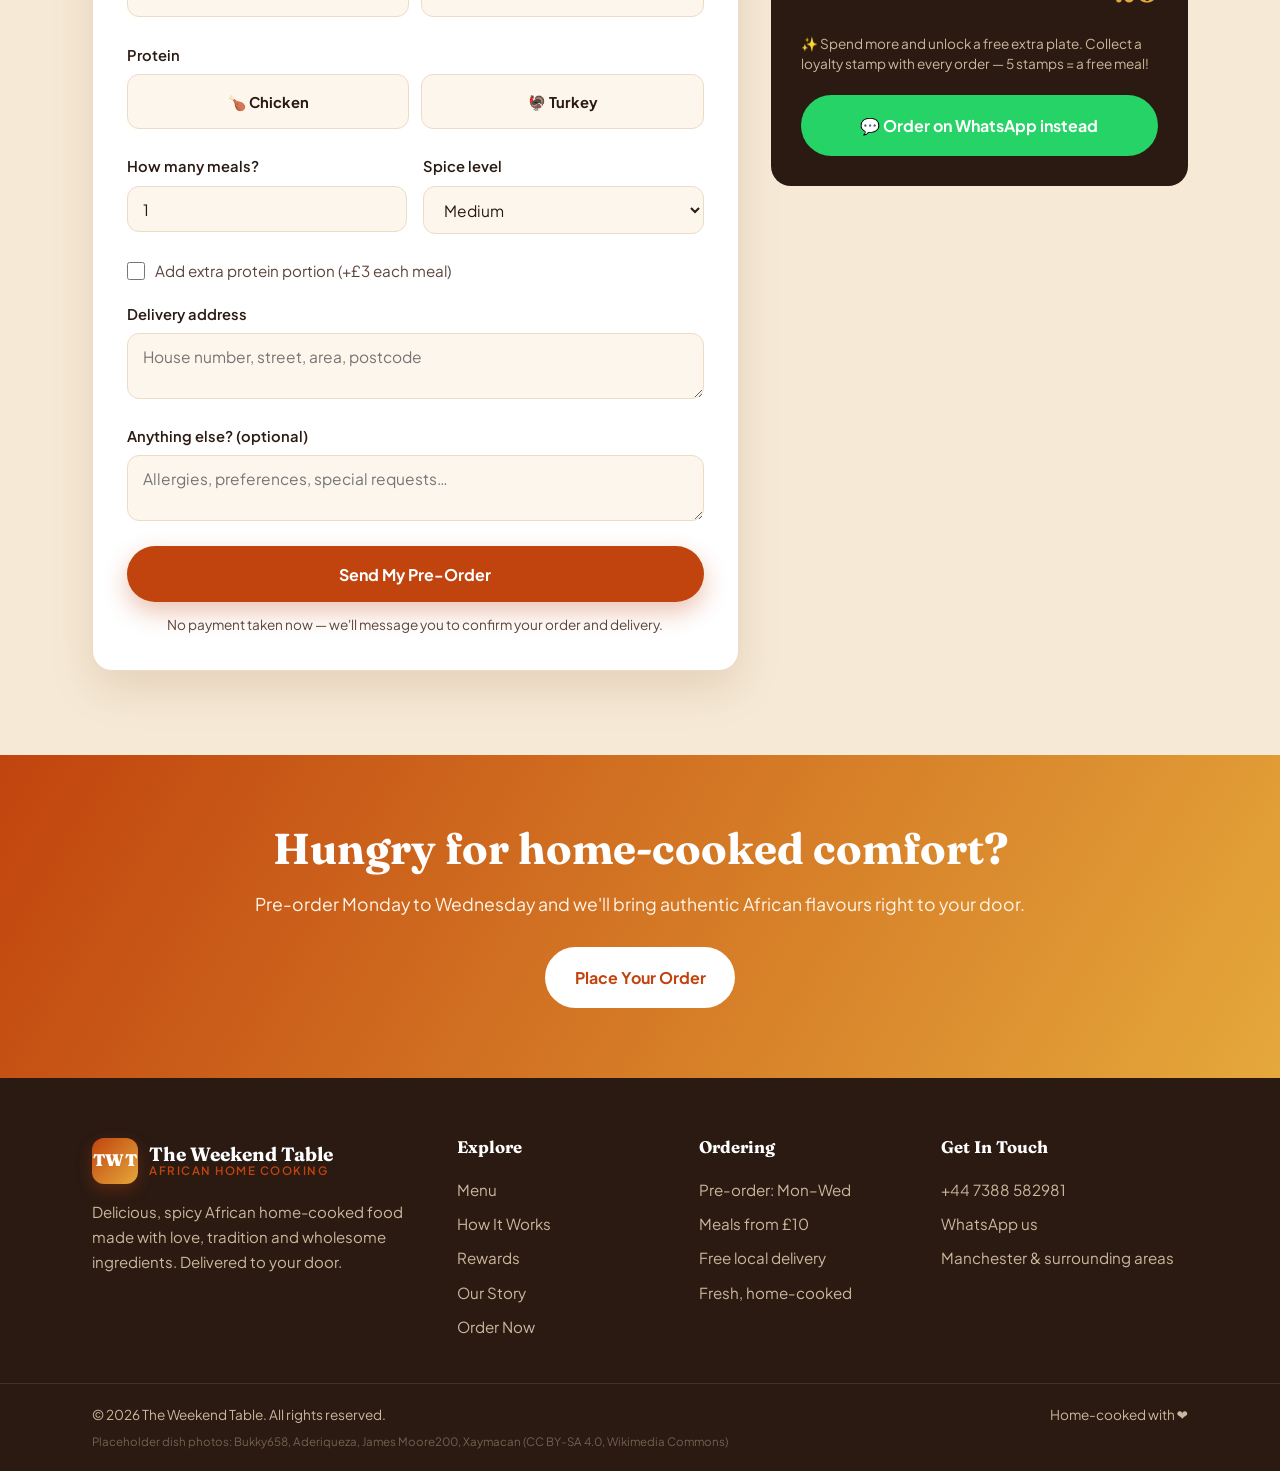
==== commit 20c3fd3e: "Replace generic stock imagery with authentic African dishes; use client's real jollof photo for hero" ====
--- a/index.html
+++ b/index.html
@@ -87,7 +87,7 @@
 
     <div class="menu-grid">
       <article class="dish">
-        <div class="dish-img" style="background-image:url('assets/jollof.jpg')"></div>
+        <div class="dish-img" style="background-image:url('assets/dish-jollof.jpg')"></div>
         <div class="dish-body">
           <div class="dish-top">
             <h3>Jollof Rice</h3>
@@ -99,7 +99,7 @@
       </article>
 
       <article class="dish">
-        <div class="dish-img" style="background-image:url('assets/friedrice.jpg')"></div>
+        <div class="dish-img" style="background-image:url('assets/dish-friedrice.jpg')"></div>
         <div class="dish-body">
           <div class="dish-top">
             <h3>Fried Rice</h3>
@@ -111,7 +111,7 @@
       </article>
 
       <article class="dish">
-        <div class="dish-img" style="background-image:url('assets/chicken.jpg')"></div>
+        <div class="dish-img" style="background-image:url('assets/dish-protein.jpg')"></div>
         <div class="dish-body">
           <div class="dish-top">
             <h3>Add Extra Protein</h3>
@@ -203,8 +203,8 @@
 <section class="section section-story" id="story">
   <div class="wrap story-inner">
     <div class="story-media">
-      <div class="story-img" style="background-image:url('assets/bowl.jpg')"></div>
-      <div class="story-img story-img-2" style="background-image:url('assets/spices.jpg')"></div>
+      <div class="story-img" style="background-image:url('assets/story-mealprep.jpg')"></div>
+      <div class="story-img story-img-2" style="background-image:url('assets/story-plantain.jpg')"></div>
     </div>
     <div class="story-content">
       <span class="eyebrow">Our Story</span>
@@ -360,6 +360,7 @@
     <div class="wrap">
       <span>© 2026 The Weekend Table. All rights reserved.</span>
       <span>Home-cooked with ❤️</span>
+      <span class="photo-credit">Placeholder dish photos: Bukky658, Aderiqueza, James Moore200, Xaymacan (CC BY-SA 4.0, Wikimedia Commons)</span>
     </div>
   </div>
 </footer>
--- a/styles.css
+++ b/styles.css
@@ -198,9 +198,10 @@
 .footer-line a{display:inline;padding:0}
 .footer-bottom{border-top:1px solid rgba(255,255,255,.1)}
 .footer-bottom .wrap{display:flex;justify-content:space-between;padding:20px 22px;font-size:.85rem;flex-wrap:wrap;gap:.5rem}
+.photo-credit{flex-basis:100%;font-size:.72rem;opacity:.45;line-height:1.4}
 
 /* WhatsApp float */
-.wa-float{position:fixed;left:22px;bottom:22px;z-index:60;width:58px;height:58px;border-radius:50%;
+.wa-float{position:fixed;right:22px;bottom:22px;z-index:60;width:58px;height:58px;border-radius:50%;
   background:#25D366;color:#fff;display:grid;place-items:center;box-shadow:0 8px 22px rgba(37,211,102,.5);
   transition:.2s}
 .wa-float:hover{transform:scale(1.08)}
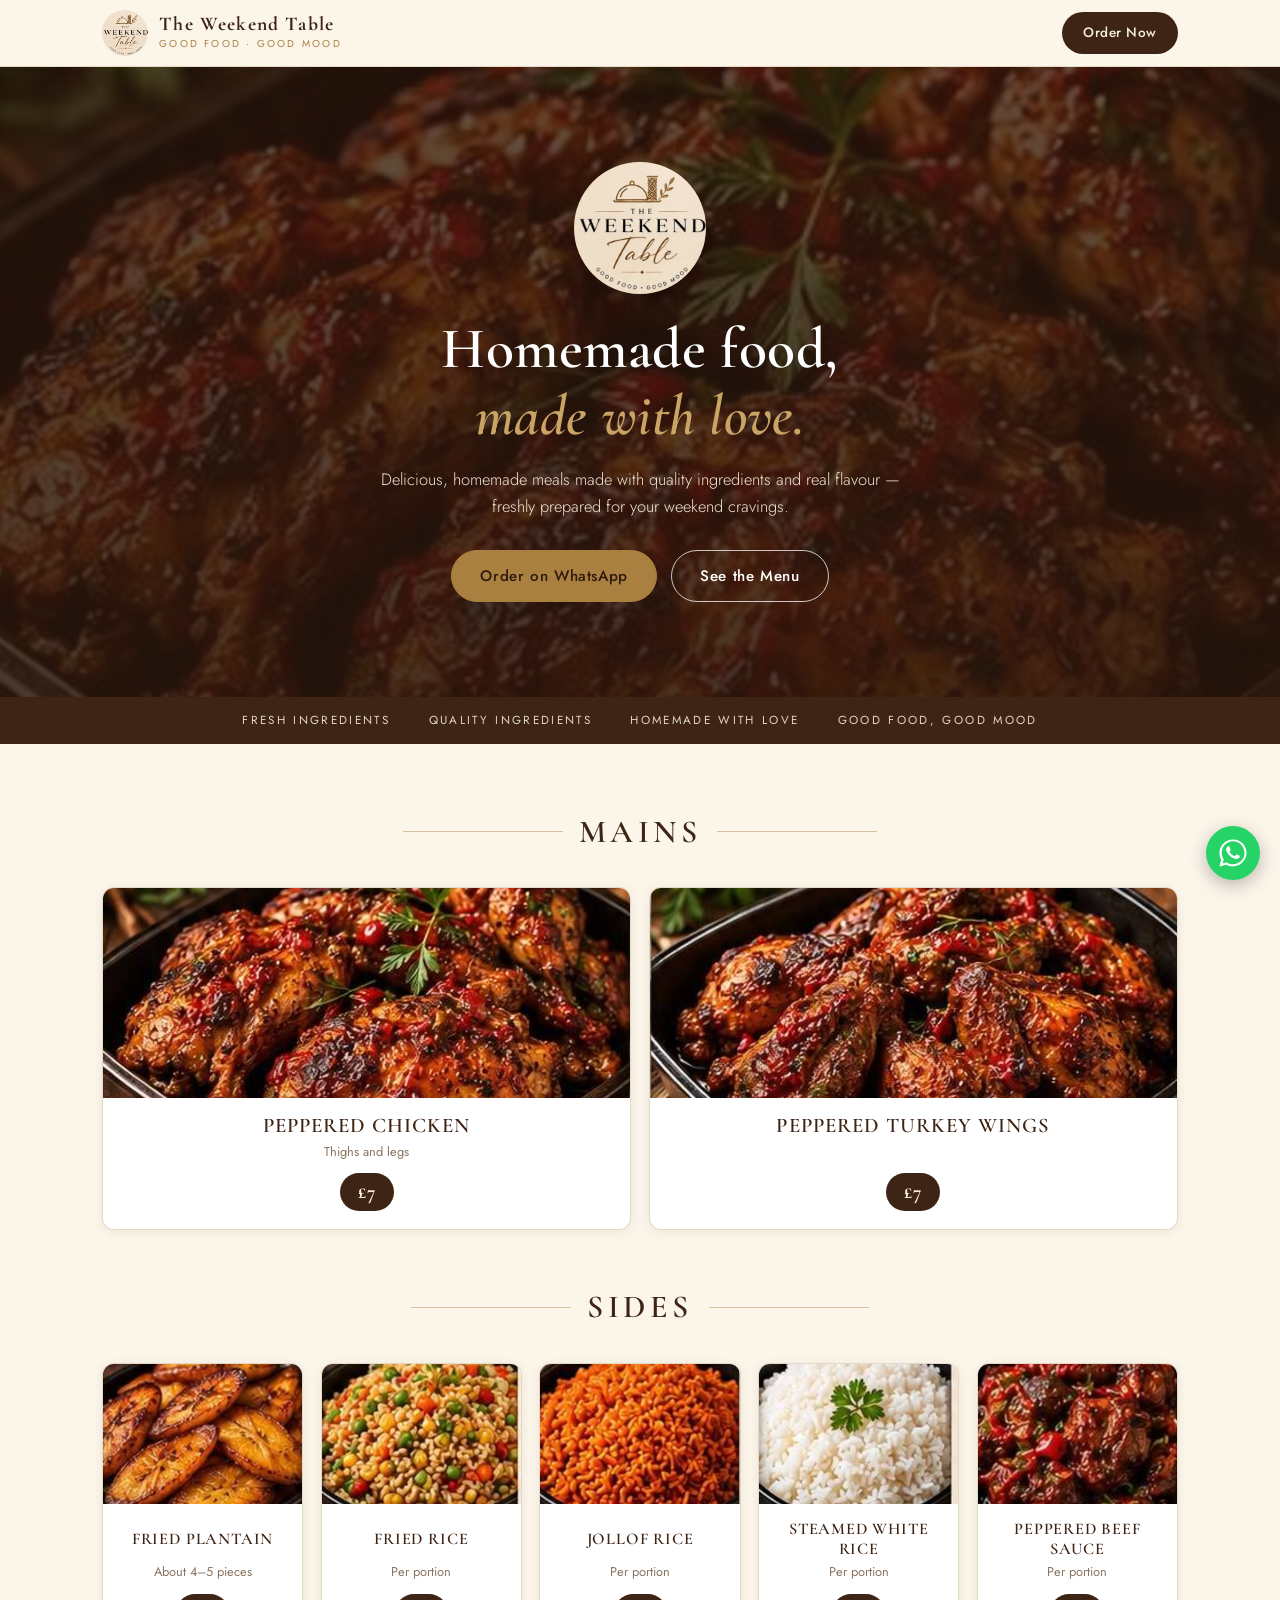
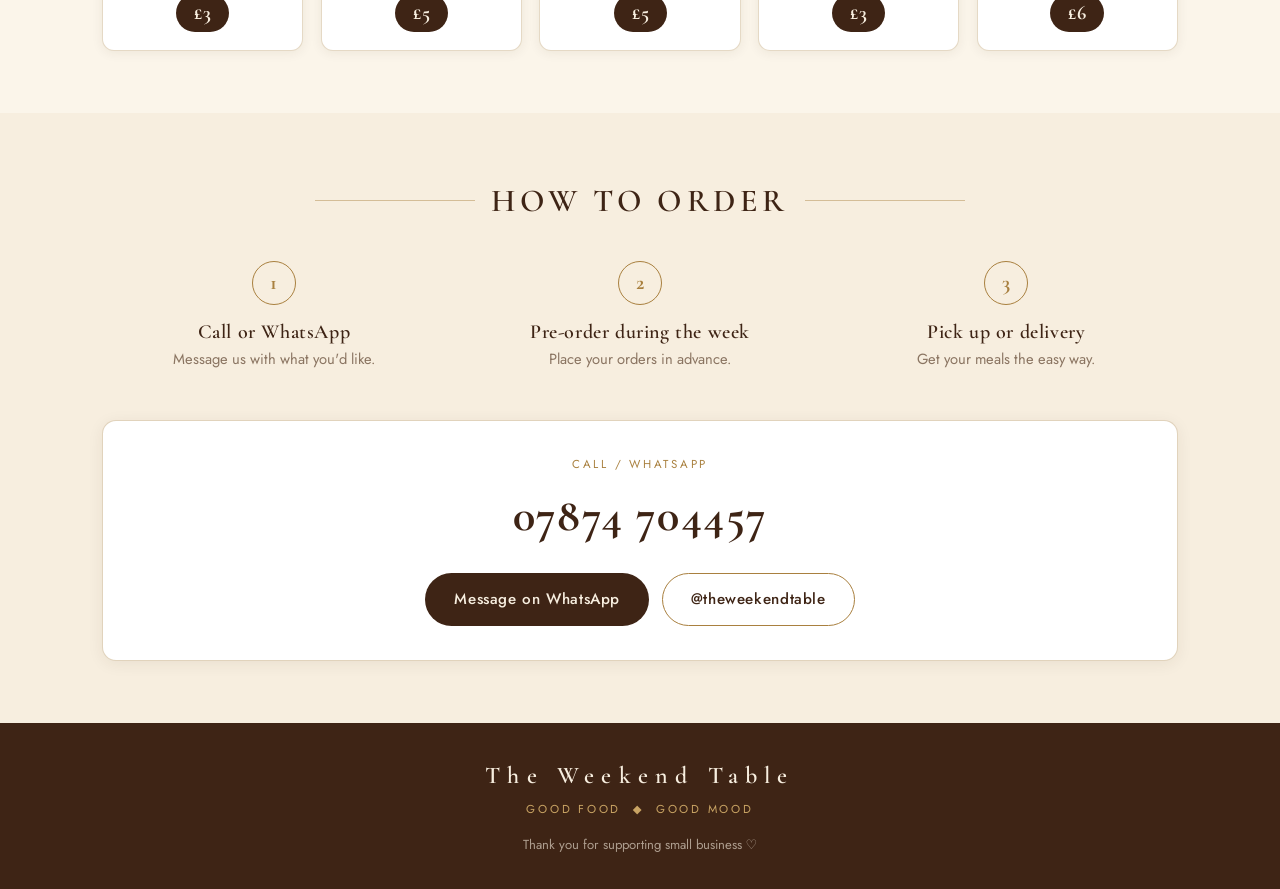
==== commit 12be01d6: "Rebuild condensed site to match her real brand flyer: actual logo, menu and prices (mains GBP7, side" ====
--- a/index.html
+++ b/index.html
@@ -3,65 +3,39 @@
 <head>
 <meta charset="UTF-8">
 <meta name="viewport" content="width=device-width, initial-scale=1.0">
-<title>The Weekend Table · Authentic African Home-Cooked Food</title>
-<meta name="description" content="The Weekend Table — delicious, spicy African home-cooked food made with love. Jollof rice, fried rice, chicken & turkey. Around £10 a meal, delivered to your door. Pre-order Monday to Wednesday.">
+<title>The Weekend Table — Good Food, Good Mood</title>
+<meta name="description" content="Homemade food, made with love. Peppered chicken, turkey wings, jollof and fried rice. Pre-order during the week. Call or WhatsApp 07874 704457.">
 <link rel="preconnect" href="https://fonts.googleapis.com">
 <link rel="preconnect" href="https://fonts.gstatic.com" crossorigin>
-<link href="https://fonts.googleapis.com/css2?family=Fraunces:opsz,wght@9..144,400;9..144,600;9..144,700;9..144,900&family=Plus+Jakarta+Sans:wght@400;500;600;700&display=swap" rel="stylesheet">
+<link href="https://fonts.googleapis.com/css2?family=Cormorant+Garamond:wght@500;600;700&family=Jost:wght@300;400;500;600&display=swap" rel="stylesheet">
 <link rel="stylesheet" href="styles.css">
-<link rel="icon" href="data:image/svg+xml,<svg xmlns='http://www.w3.org/2000/svg' viewBox='0 0 100 100'><text y='.9em' font-size='90'>🍛</text></svg>">
 </head>
 <body>
 
-<!-- Top bar -->
-<div class="topbar">
-  <div class="wrap topbar-inner">
-    <span class="topbar-item">🍛 Pre-order Mon–Wed · Delivered to your door</span>
-    <span class="topbar-item topbar-hide">📞 <a href="tel:+447388582981">+44 7388 582981</a></span>
-  </div>
-</div>
-
-<!-- Header -->
-<header class="site-header" id="top">
+<header class="site-header">
   <div class="wrap header-inner">
     <a href="#top" class="brand">
-      <span class="brand-mark">TWT</span>
+      <img src="assets/logo.jpg" alt="The Weekend Table" class="brand-mark">
       <span class="brand-text">
-        <span class="brand-name">The Weekend Table</span>
-        <span class="brand-tag">African Home Cooking</span>
+        <strong>The Weekend Table</strong>
+        <em>Good food &middot; Good mood</em>
       </span>
     </a>
-    <nav class="nav" id="nav">
-      <a href="#menu">Menu</a>
-      <a href="#how">How It Works</a>
-      <a href="#rewards">Rewards</a>
-      <a href="#story">Our Story</a>
-      <a href="#order" class="nav-cta">Order Now</a>
-    </nav>
-    <button class="hamburger" id="hamburger" aria-label="Menu">
-      <span></span><span></span><span></span>
-    </button>
+    <a href="https://wa.me/447874704457" class="btn btn-solid btn-sm" target="_blank" rel="noopener">Order Now</a>
   </div>
 </header>
 
 <!-- Hero -->
-<section class="hero">
+<section class="hero" id="top">
   <div class="hero-bg"></div>
-  <div class="hero-overlay"></div>
+  <div class="hero-veil"></div>
   <div class="wrap hero-inner">
-    <div class="hero-content">
-      <span class="hero-eyebrow">Authentic African Comfort Meals</span>
-      <h1>Home-cooked food,<br>made with <em>love</em>.</h1>
-      <p class="hero-sub">Delicious, spicy African home cooking — rich flavours, warming spices and nourishing goodness. The joy of a home-cooked meal, delivered straight to your door.</p>
-      <div class="hero-actions">
-        <a href="#order" class="btn btn-primary">Place a Pre-Order</a>
-        <a href="#menu" class="btn btn-ghost">See the Menu</a>
-      </div>
-      <div class="hero-badges">
-        <span class="hero-badge"><strong>£10</strong> a meal</span>
-        <span class="hero-badge"><strong>Free</strong> local delivery</span>
-        <span class="hero-badge"><strong>Mon–Wed</strong> pre-orders</span>
-      </div>
+    <img src="assets/logo.jpg" alt="The Weekend Table" class="hero-logo">
+    <h1>Homemade food,<br><span class="script">made with love.</span></h1>
+    <p>Delicious, homemade meals made with quality ingredients and real flavour &mdash; freshly prepared for your weekend cravings.</p>
+    <div class="hero-actions">
+      <a href="https://wa.me/447874704457" class="btn btn-solid" target="_blank" rel="noopener">Order on WhatsApp</a>
+      <a href="#menu" class="btn btn-ghost">See the Menu</a>
     </div>
   </div>
 </section>
@@ -69,307 +43,126 @@
 <!-- Trust strip -->
 <div class="strip">
   <div class="wrap strip-inner">
-    <div class="strip-item"><span>🍲</span> Freshly cooked to order</div>
-    <div class="strip-item"><span>🌶️</span> Bold, authentic spices</div>
-    <div class="strip-item"><span>🚚</span> Delivered to your door</div>
-    <div class="strip-item"><span>❤️</span> Made with tradition</div>
+    <span>Fresh ingredients</span>
+    <span>Quality ingredients</span>
+    <span>Homemade with love</span>
+    <span>Good food, good mood</span>
   </div>
 </div>
 
 <!-- Menu -->
 <section class="section" id="menu">
   <div class="wrap">
-    <div class="section-head">
-      <span class="eyebrow">Our Menu</span>
-      <h2>Flavour-packed plates, around £10</h2>
-      <p class="section-lead">Generous portions of homemade African comfort food, crafted with care and passion. Perfect for lunch, dinner, family meals, or a comforting treat.</p>
-    </div>
-
-    <div class="menu-grid">
-      <article class="dish">
-        <div class="dish-img" style="background-image:url('assets/dish-jollof.jpg')"></div>
-        <div class="dish-body">
-          <div class="dish-top">
-            <h3>Jollof Rice</h3>
-            <span class="dish-price">£10</span>
-          </div>
-          <p>Our signature smoky, spicy tomato jollof rice, simmered slow in rich West African spices. Served with your choice of chicken or turkey.</p>
-          <div class="dish-tags"><span>🍗 Chicken</span><span>🦃 Turkey</span></div>
+    <h2 class="rule">Mains</h2>
+    <div class="grid grid-2">
+      <article class="card">
+        <div class="card-img" style="background-image:url('assets/mains-chicken.jpg')"></div>
+        <div class="card-body">
+          <h3>Peppered Chicken</h3>
+          <p>Thighs and legs</p>
+          <span class="price">£7</span>
         </div>
       </article>
-
-      <article class="dish">
-        <div class="dish-img" style="background-image:url('assets/dish-friedrice.jpg')"></div>
-        <div class="dish-body">
-          <div class="dish-top">
-            <h3>Fried Rice</h3>
-            <span class="dish-price">£10</span>
-          </div>
-          <p>Fragrant African-style fried rice packed with vegetables and warming seasoning. Comforting, hearty and full of flavour. Choice of chicken or turkey.</p>
-          <div class="dish-tags"><span>🍗 Chicken</span><span>🦃 Turkey</span></div>
-        </div>
-      </article>
-
-      <article class="dish">
-        <div class="dish-img" style="background-image:url('assets/dish-protein.jpg')"></div>
-        <div class="dish-body">
-          <div class="dish-top">
-            <h3>Add Extra Protein</h3>
-            <span class="dish-price">from £3</span>
-          </div>
-          <p>Want it extra hearty? Add an additional portion of tender, well-seasoned chicken or turkey to any plate. Just let us know when you order.</p>
-          <div class="dish-tags"><span>🌶️ Spice it up</span><span>➕ Extra portion</span></div>
+      <article class="card">
+        <div class="card-img" style="background-image:url('assets/mains-turkey.jpg')"></div>
+        <div class="card-body">
+          <h3>Peppered Turkey Wings</h3>
+          <p>&nbsp;</p>
+          <span class="price">£7</span>
         </div>
       </article>
     </div>
 
-    <p class="menu-note">🌿 Every meal is home-cooked fresh on the day. Got a spice preference — mild, medium or fiery? Tell us in your order and we'll cook it just how you like it.</p>
+    <h2 class="rule">Sides</h2>
+    <div class="grid grid-5">
+      <article class="card card-sm">
+        <div class="card-img" style="background-image:url('assets/side-plantain.jpg')"></div>
+        <div class="card-body">
+          <h3>Fried Plantain</h3>
+          <p>About 4&ndash;5 pieces</p>
+          <span class="price">£3</span>
+        </div>
+      </article>
+      <article class="card card-sm">
+        <div class="card-img" style="background-image:url('assets/side-friedrice.jpg')"></div>
+        <div class="card-body">
+          <h3>Fried Rice</h3>
+          <p>Per portion</p>
+          <span class="price">£5</span>
+        </div>
+      </article>
+      <article class="card card-sm">
+        <div class="card-img" style="background-image:url('assets/side-jollof.jpg')"></div>
+        <div class="card-body">
+          <h3>Jollof Rice</h3>
+          <p>Per portion</p>
+          <span class="price">£5</span>
+        </div>
+      </article>
+      <article class="card card-sm">
+        <div class="card-img" style="background-image:url('assets/side-whiterice.jpg')"></div>
+        <div class="card-body">
+          <h3>Steamed White Rice</h3>
+          <p>Per portion</p>
+          <span class="price">£3</span>
+        </div>
+      </article>
+      <article class="card card-sm">
+        <div class="card-img" style="background-image:url('assets/side-beef.jpg')"></div>
+        <div class="card-body">
+          <h3>Peppered Beef Sauce</h3>
+          <p>Per portion</p>
+          <span class="price">£6</span>
+        </div>
+      </article>
+    </div>
   </div>
 </section>
 
-<!-- How it works -->
-<section class="section section-alt" id="how">
+<!-- How to order -->
+<section class="section section-alt" id="order">
   <div class="wrap">
-    <div class="section-head">
-      <span class="eyebrow">How It Works</span>
-      <h2>Pre-order in 3 easy steps</h2>
-      <p class="section-lead">We cook fresh to order, so meals are made just for you. Here's how to get yours.</p>
-    </div>
+    <h2 class="rule">How to Order</h2>
     <div class="steps">
       <div class="step">
-        <span class="step-num">1</span>
-        <h3>Place your order</h3>
-        <p>Order any time <strong>Monday to Wednesday</strong> on a pre-order basis. Pick your dish, protein and quantity below.</p>
+        <span class="step-n">1</span>
+        <h3>Call or WhatsApp</h3>
+        <p>Message us with what you'd like.</p>
       </div>
       <div class="step">
-        <span class="step-num">2</span>
-        <h3>We cook it fresh</h3>
-        <p>Your meal is home-cooked from scratch with authentic spices and wholesome ingredients — never mass-produced.</p>
+        <span class="step-n">2</span>
+        <h3>Pre-order during the week</h3>
+        <p>Place your orders in advance.</p>
       </div>
       <div class="step">
-        <span class="step-num">3</span>
-        <h3>Delivered to you</h3>
-        <p>We bring it straight to your door, hot and ready to enjoy. Great food, homemade comfort, zero fuss.</p>
+        <span class="step-n">3</span>
+        <h3>Pick up or delivery</h3>
+        <p>Get your meals the easy way.</p>
+      </div>
+    </div>
+
+    <div class="contact-card">
+      <p class="contact-label">Call / WhatsApp</p>
+      <a href="tel:+447874704457" class="contact-phone">07874 704457</a>
+      <div class="contact-actions">
+        <a href="https://wa.me/447874704457" class="btn btn-solid" target="_blank" rel="noopener">Message on WhatsApp</a>
+        <a href="https://www.instagram.com/theweekendtable" class="btn btn-ghost-dark" target="_blank" rel="noopener">@theweekendtable</a>
       </div>
     </div>
   </div>
 </section>
 
-<!-- Rewards / Promotions -->
-<section class="section" id="rewards">
+<footer class="site-footer">
   <div class="wrap">
-    <div class="section-head">
-      <span class="eyebrow">Specials & Rewards</span>
-      <h2>More flavour, more reward</h2>
-      <p class="section-lead">Great food that rewards every order. Here's what's on offer at The Weekend Table.</p>
-    </div>
-    <div class="rewards-grid">
-      <div class="reward">
-        <span class="reward-icon">✨</span>
-        <h3>Taste of Home Deal</h3>
-        <p>A delicious, complete meal filled with authentic flavours and homemade goodness. Around £10.</p>
-      </div>
-      <div class="reward">
-        <span class="reward-icon">🔥</span>
-        <h3>Spice Lovers Special</h3>
-        <p>Discover our boldest African flavours with signature spicy dishes made to warm the soul.</p>
-      </div>
-      <div class="reward">
-        <span class="reward-icon">❤️</span>
-        <h3>Family &amp; Friends Feast</h3>
-        <p>Share the comfort of home with great-value meals made for sharing with the people you love.</p>
-      </div>
-      <div class="reward">
-        <span class="reward-icon">🌿</span>
-        <h3>Healthy &amp; Hearty Choice</h3>
-        <p>Wholesome ingredients, nourishing meals and satisfying flavours you'll come back for.</p>
-      </div>
-      <div class="reward reward-feature">
-        <span class="reward-icon">🎁</span>
-        <h3>Spend &amp; Enjoy More</h3>
-        <p>Spend over a set amount and receive a <strong>FREE additional plate</strong> — the perfect way to share more of our home-cooked flavours.</p>
-      </div>
-      <div class="reward reward-feature">
-        <span class="reward-icon">⭐</span>
-        <h3>Loyalty Card Reward</h3>
-        <p>Collect a stamp every time you enjoy a meal with us. After your <strong>5th stamp, your next meal is FREE</strong> — our thank you for your support.</p>
-      </div>
-    </div>
-    <p class="rewards-tagline">Great food. Authentic flavours. Homemade comfort. Rewarding every order.</p>
-  </div>
-</section>
-
-<!-- Story -->
-<section class="section section-story" id="story">
-  <div class="wrap story-inner">
-    <div class="story-media">
-      <div class="story-img" style="background-image:url('assets/story-mealprep.jpg')"></div>
-      <div class="story-img story-img-2" style="background-image:url('assets/story-plantain.jpg')"></div>
-    </div>
-    <div class="story-content">
-      <span class="eyebrow">Our Story</span>
-      <h2>The comfort of home, in every bite</h2>
-      <p>The Weekend Table is African home cooking made with love, tradition and wholesome ingredients. Every dish brings the comfort of home — rich flavours, warming spices, nourishing goodness, and the joy of sharing a meal that feeds both body and soul.</p>
-      <p>We believe good food should taste like it was cooked by family — because ours is. No shortcuts, no mass production. Just authentic, hearty plates prepared fresh and delivered with care.</p>
-      <a href="#order" class="btn btn-primary">Order Your Meal</a>
-    </div>
-  </div>
-</section>
-
-<!-- Order -->
-<section class="section section-alt" id="order">
-  <div class="wrap">
-    <div class="section-head">
-      <span class="eyebrow">Place Your Pre-Order</span>
-      <h2>Order your home-cooked meal</h2>
-      <p class="section-lead">Pre-orders taken Monday to Wednesday. Fill in the details below and we'll be in touch to confirm your delivery.</p>
-    </div>
-
-    <div class="order-wrap">
-      <form class="order-form" id="orderForm">
-        <div class="field">
-          <label>Your name</label>
-          <input type="text" name="name" required placeholder="e.g. Sarah Johnson">
-        </div>
-        <div class="field-row">
-          <div class="field">
-            <label>Phone number</label>
-            <input type="tel" name="phone" required placeholder="07xxx xxxxxx">
-          </div>
-          <div class="field">
-            <label>Delivery day</label>
-            <select name="day" required>
-              <option value="">Choose a day…</option>
-              <option>Monday</option>
-              <option>Tuesday</option>
-              <option>Wednesday</option>
-              <option>Thursday</option>
-              <option>Friday</option>
-              <option>Not sure yet</option>
-            </select>
-          </div>
-        </div>
-
-        <div class="field">
-          <label>Choose your dish</label>
-          <div class="choice-grid" data-group="dish">
-            <label class="choice"><input type="radio" name="dish" value="Jollof Rice" data-price="10" required><span class="choice-box"><strong>Jollof Rice</strong><small>£10</small></span></label>
-            <label class="choice"><input type="radio" name="dish" value="Fried Rice" data-price="10"><span class="choice-box"><strong>Fried Rice</strong><small>£10</small></span></label>
-          </div>
-        </div>
-
-        <div class="field">
-          <label>Protein</label>
-          <div class="choice-grid" data-group="protein">
-            <label class="choice"><input type="radio" name="protein" value="Chicken" required><span class="choice-box"><strong>🍗 Chicken</strong></span></label>
-            <label class="choice"><input type="radio" name="protein" value="Turkey"><span class="choice-box"><strong>🦃 Turkey</strong></span></label>
-          </div>
-        </div>
-
-        <div class="field-row">
-          <div class="field">
-            <label>How many meals?</label>
-            <input type="number" name="qty" min="1" max="20" value="1" required id="qty">
-          </div>
-          <div class="field">
-            <label>Spice level</label>
-            <select name="spice">
-              <option>Mild</option>
-              <option selected>Medium</option>
-              <option>Hot 🔥</option>
-              <option>Extra hot 🌶️🌶️</option>
-            </select>
-          </div>
-        </div>
-
-        <label class="check"><input type="checkbox" name="extra" id="extraProtein" value="Yes"> Add extra protein portion (+£3 each meal)</label>
-
-        <div class="field">
-          <label>Delivery address</label>
-          <textarea name="address" rows="2" required placeholder="House number, street, area, postcode"></textarea>
-        </div>
-
-        <div class="field">
-          <label>Anything else? (optional)</label>
-          <textarea name="notes" rows="2" placeholder="Allergies, preferences, special requests…"></textarea>
-        </div>
-
-        <button type="submit" class="btn btn-primary btn-block" id="submitBtn">Send My Pre-Order</button>
-        <p class="form-note">No payment taken now — we'll message you to confirm your order and delivery.</p>
-      </form>
-
-      <aside class="order-summary">
-        <h3>Your order</h3>
-        <div class="sum-line"><span>Dish</span><b id="sumDish">—</b></div>
-        <div class="sum-line"><span>Protein</span><b id="sumProtein">—</b></div>
-        <div class="sum-line"><span>Quantity</span><b id="sumQty">1</b></div>
-        <div class="sum-line"><span>Extra protein</span><b id="sumExtra">No</b></div>
-        <div class="sum-total"><span>Estimated total</span><b id="sumTotal">£0</b></div>
-        <p class="sum-note">✨ Spend more and unlock a free extra plate. Collect a loyalty stamp with every order — 5 stamps = a free meal!</p>
-        <a href="https://wa.me/447388582981" class="btn btn-whatsapp btn-block" target="_blank" rel="noopener">💬 Order on WhatsApp instead</a>
-      </aside>
-    </div>
-  </div>
-</section>
-
-<!-- CTA band -->
-<section class="cta-band">
-  <div class="wrap">
-    <h2>Hungry for home-cooked comfort?</h2>
-    <p>Pre-order Monday to Wednesday and we'll bring authentic African flavours right to your door.</p>
-    <a href="#order" class="btn btn-light">Place Your Order</a>
-  </div>
-</section>
-
-<!-- Footer -->
-<footer class="site-footer">
-  <div class="wrap footer-grid">
-    <div class="footer-col">
-      <div class="brand brand-footer">
-        <span class="brand-mark">TWT</span>
-        <span class="brand-text">
-          <span class="brand-name">The Weekend Table</span>
-          <span class="brand-tag">African Home Cooking</span>
-        </span>
-      </div>
-      <p class="footer-blurb">Delicious, spicy African home-cooked food made with love, tradition and wholesome ingredients. Delivered to your door.</p>
-    </div>
-    <div class="footer-col">
-      <h4>Explore</h4>
-      <a href="#menu">Menu</a>
-      <a href="#how">How It Works</a>
-      <a href="#rewards">Rewards</a>
-      <a href="#story">Our Story</a>
-      <a href="#order">Order Now</a>
-    </div>
-    <div class="footer-col">
-      <h4>Ordering</h4>
-      <p class="footer-line">Pre-order: Mon–Wed</p>
-      <p class="footer-line">Meals from £10</p>
-      <p class="footer-line">Free local delivery</p>
-      <p class="footer-line">Fresh, home-cooked</p>
-    </div>
-    <div class="footer-col">
-      <h4>Get In Touch</h4>
-      <p class="footer-line"><a href="tel:+447388582981">+44 7388 582981</a></p>
-      <p class="footer-line"><a href="https://wa.me/447388582981" target="_blank" rel="noopener">WhatsApp us</a></p>
-      <p class="footer-line">Manchester &amp; surrounding areas</p>
-    </div>
-  </div>
-  <div class="footer-bottom">
-    <div class="wrap">
-      <span>© 2026 The Weekend Table. All rights reserved.</span>
-      <span>Home-cooked with ❤️</span>
-      <span class="photo-credit">Placeholder dish photos: Bukky658, Aderiqueza, James Moore200, Xaymacan (CC BY-SA 4.0, Wikimedia Commons)</span>
-    </div>
+    <p class="foot-name">The Weekend Table</p>
+    <p class="foot-tag">Good food &nbsp;&#9670;&nbsp; Good mood</p>
+    <p class="foot-thanks">Thank you for supporting small business &#9825;</p>
   </div>
 </footer>
 
-<!-- Floating WhatsApp -->
-<a href="https://wa.me/447388582981" class="wa-float" target="_blank" rel="noopener" aria-label="WhatsApp">
-  <svg viewBox="0 0 32 32" width="30" height="30" fill="currentColor"><path d="M16 .5C7.4.5.5 7.4.5 16c0 2.8.7 5.4 2 7.7L.5 31.5l8-2.1c2.2 1.2 4.8 1.9 7.5 1.9 8.6 0 15.5-6.9 15.5-15.5S24.6.5 16 .5zm0 28.3c-2.4 0-4.7-.6-6.7-1.8l-.5-.3-4.7 1.2 1.3-4.6-.3-.5c-1.3-2.1-2-4.5-2-7 0-7.2 5.9-13.1 13.1-13.1S29.1 8.8 29.1 16 23.2 28.8 16 28.8zm7.2-9.8c-.4-.2-2.3-1.1-2.7-1.3-.4-.1-.6-.2-.9.2s-1 1.3-1.2 1.5c-.2.2-.4.3-.8.1s-1.7-.6-3.2-2c-1.2-1-2-2.3-2.2-2.7s0-.6.2-.8c.2-.2.4-.4.5-.7.2-.2.2-.4.4-.6.1-.3 0-.5 0-.7s-.9-2.1-1.2-2.9c-.3-.8-.6-.7-.9-.7h-.7c-.2 0-.6.1-1 .5s-1.3 1.3-1.3 3.1 1.4 3.6 1.5 3.9c.2.2 2.7 4.2 6.6 5.9.9.4 1.6.6 2.2.8.9.3 1.7.2 2.4.1.7-.1 2.3-.9 2.6-1.8.3-.9.3-1.7.2-1.8-.1-.2-.3-.3-.7-.5z"/></svg>
+<a href="https://wa.me/447874704457" class="wa-float" target="_blank" rel="noopener" aria-label="WhatsApp">
+  <svg viewBox="0 0 32 32" width="28" height="28" fill="currentColor"><path d="M16 .5C7.4.5.5 7.4.5 16c0 2.8.7 5.4 2 7.7L.5 31.5l8-2.1c2.2 1.2 4.8 1.9 7.5 1.9 8.6 0 15.5-6.9 15.5-15.5S24.6.5 16 .5zm0 28.3c-2.4 0-4.7-.6-6.7-1.8l-.5-.3-4.7 1.2 1.3-4.6-.3-.5c-1.3-2.1-2-4.5-2-7 0-7.2 5.9-13.1 13.1-13.1S29.1 8.8 29.1 16 23.2 28.8 16 28.8zm7.2-9.8c-.4-.2-2.3-1.1-2.7-1.3-.4-.1-.6-.2-.9.2s-1 1.3-1.2 1.5c-.2.2-.4.3-.8.1s-1.7-.6-3.2-2c-1.2-1-2-2.3-2.2-2.7s0-.6.2-.8c.2-.2.4-.4.5-.7.2-.2.2-.4.4-.6.1-.3 0-.5 0-.7s-.9-2.1-1.2-2.9c-.3-.8-.6-.7-.9-.7h-.7c-.2 0-.6.1-1 .5s-1.3 1.3-1.3 3.1 1.4 3.6 1.5 3.9c.2.2 2.7 4.2 6.6 5.9.9.4 1.6.6 2.2.8.9.3 1.7.2 2.4.1.7-.1 2.3-.9 2.6-1.8.3-.9.3-1.7.2-1.8-.1-.2-.3-.3-.7-.5z"/></svg>
 </a>
 
-<script src="script.js"></script>
 </body>
 </html>
--- a/styles.css
+++ b/styles.css
@@ -1,238 +1,136 @@
-/* ===== The Weekend Table ===== */
 :root{
-  --terra:#c1440e;        /* deep terracotta / spice red */
-  --terra-dk:#9a3208;
-  --gold:#e5a83b;         /* warm amber gold */
-  --green:#3f6b3a;        /* herb green */
-  --cream:#fdf6ec;        /* warm cream */
-  --cream-2:#f6ead6;
-  --ink:#2a1a12;          /* deep brown ink */
-  --ink-soft:#5c463b;
-  --line:#ecdcc6;
-  --shadow:0 18px 45px rgba(122,54,14,.14);
-  --radius:20px;
+  --cream:#F7EEDF;
+  --cream-2:#FBF5EA;
+  --brown:#3E2415;
+  --brown-2:#5A3A24;
+  --gold:#A9803F;
+  --gold-soft:#C9A464;
+  --ink:#4A3526;
 }
 *{margin:0;padding:0;box-sizing:border-box}
-html,body{overflow-x:clip}
 html{scroll-behavior:smooth}
-body{
-  font-family:'Plus Jakarta Sans',system-ui,sans-serif;
-  color:var(--ink);background:var(--cream);
-  line-height:1.65;-webkit-font-smoothing:antialiased;
-}
-.wrap{max-width:1140px;margin:0 auto;padding:0 22px}
-h1,h2,h3,h4{font-family:'Fraunces',Georgia,serif;line-height:1.12;font-weight:700}
-h2{font-size:clamp(1.8rem,3.6vw,2.7rem);color:var(--ink)}
-h3{font-size:1.25rem}
-em{font-style:italic;color:var(--gold)}
+body{font-family:'Jost',system-ui,sans-serif;color:var(--ink);background:var(--cream-2);line-height:1.6;-webkit-font-smoothing:antialiased}
+img{max-width:100%;display:block}
 a{color:inherit;text-decoration:none}
-img{max-width:100%}
-section{scroll-margin-top:96px}
-[hidden]{display:none!important}
+.wrap{max-width:1120px;margin:0 auto;padding:0 22px}
 
 /* Buttons */
-.btn{display:inline-flex;align-items:center;justify-content:center;gap:.5rem;
-  padding:.95rem 1.7rem;border-radius:999px;font-weight:700;font-size:1rem;
-  cursor:pointer;border:2px solid transparent;transition:.2s;font-family:inherit;text-align:center}
-.btn-primary{background:var(--terra);color:#fff;box-shadow:0 10px 24px rgba(193,68,14,.32)}
-.btn-primary:hover{background:var(--terra-dk);transform:translateY(-2px)}
-.btn-ghost{background:transparent;color:#fff;border-color:rgba(255,255,255,.7)}
-.btn-ghost:hover{background:rgba(255,255,255,.15)}
-.btn-light{background:#fff;color:var(--terra)}
-.btn-light:hover{transform:translateY(-2px)}
-.btn-whatsapp{background:#25D366;color:#fff}
-.btn-whatsapp:hover{background:#1da851}
-.btn-block{width:100%}
-
-/* Topbar */
-.topbar{background:var(--ink);color:#f3e4cf;font-size:.85rem}
-.topbar-inner{display:flex;justify-content:space-between;align-items:center;height:40px}
-.topbar-item a{color:var(--gold);font-weight:600}
+.btn{display:inline-block;padding:13px 28px;border-radius:999px;font-weight:500;font-size:.95rem;
+  letter-spacing:.04em;transition:.2s;border:1.5px solid transparent;white-space:nowrap}
+.btn-solid{background:var(--brown);color:var(--cream);}
+.btn-solid:hover{background:var(--brown-2)}
+.btn-ghost{border-color:rgba(255,255,255,.75);color:#fff}
+.btn-ghost:hover{background:rgba(255,255,255,.14)}
+.btn-ghost-dark{border-color:var(--gold);color:var(--brown)}
+.btn-ghost-dark:hover{background:rgba(169,128,63,.12)}
+.btn-sm{padding:9px 20px;font-size:.85rem}
 
 /* Header */
-.site-header{position:sticky;top:0;z-index:50;background:rgba(253,246,236,.92);
-  backdrop-filter:blur(10px);border-bottom:1px solid var(--line)}
-.header-inner{display:flex;align-items:center;justify-content:space-between;height:74px}
+.site-header{position:sticky;top:0;z-index:50;background:rgba(251,245,234,.94);
+  backdrop-filter:blur(8px);border-bottom:1px solid rgba(169,128,63,.22)}
+.header-inner{display:flex;align-items:center;justify-content:space-between;padding-top:10px;padding-bottom:10px;gap:1rem}
 .brand{display:flex;align-items:center;gap:.7rem}
-.brand-mark{display:grid;place-items:center;width:46px;height:46px;border-radius:12px;
-  background:linear-gradient(135deg,var(--terra),var(--gold));color:#fff;
-  font-family:'Fraunces',serif;font-weight:900;font-size:1.05rem;letter-spacing:.5px;
-  box-shadow:0 6px 16px rgba(193,68,14,.3)}
-.brand-text{display:flex;flex-direction:column;line-height:1.1}
-.brand-name{font-family:'Fraunces',serif;font-weight:700;font-size:1.2rem;color:var(--ink)}
-.brand-tag{font-size:.72rem;letter-spacing:1.5px;text-transform:uppercase;color:var(--terra);font-weight:600}
-.nav{display:flex;align-items:center;gap:1.7rem}
-.nav a{font-weight:600;font-size:.97rem;color:var(--ink-soft);transition:.2s}
-.nav a:hover{color:var(--terra)}
-.nav .nav-cta{background:var(--terra);color:#fff;padding:.6rem 1.3rem;border-radius:999px}
-.nav .nav-cta:hover{background:var(--terra-dk);color:#fff}
-.hamburger{display:none;flex-direction:column;gap:5px;background:none;border:0;cursor:pointer;padding:6px}
-.hamburger span{width:26px;height:3px;background:var(--ink);border-radius:3px;transition:.3s}
+.brand-mark{width:46px;height:46px;border-radius:50%;object-fit:cover}
+.brand-text strong{display:block;font-family:'Cormorant Garamond',serif;font-size:1.22rem;
+  font-weight:700;letter-spacing:.06em;color:var(--brown);line-height:1.1}
+.brand-text em{display:block;font-style:normal;font-size:.63rem;letter-spacing:.22em;
+  text-transform:uppercase;color:var(--gold)}
 
 /* Hero */
-.hero{position:relative;min-height:88vh;display:flex;align-items:center;color:#fff;overflow:hidden}
-.hero-bg{position:absolute;inset:0;background:url('assets/hero.jpg') center/cover;transform:scale(1.03)}
-.hero-overlay{position:absolute;inset:0;
-  background:linear-gradient(105deg,rgba(42,26,18,.9) 0%,rgba(154,50,8,.72) 45%,rgba(42,26,18,.35) 100%)}
-.hero-inner{position:relative;z-index:2;padding:70px 22px}
-.hero-content{max-width:640px}
-.hero-eyebrow{display:inline-block;background:rgba(229,168,59,.22);border:1px solid rgba(229,168,59,.6);
-  color:#f7d9a0;padding:.4rem 1rem;border-radius:999px;font-size:.82rem;font-weight:700;
-  letter-spacing:1px;text-transform:uppercase;margin-bottom:1.3rem}
-.hero h1{font-size:clamp(2.5rem,6vw,4.3rem);font-weight:900;letter-spacing:-1px}
-.hero-sub{font-size:1.15rem;margin:1.3rem 0 2rem;max-width:540px;color:#f4e7d6}
-.hero-actions{display:flex;gap:1rem;flex-wrap:wrap}
-.hero-badges{display:flex;gap:1.6rem;margin-top:2.4rem;flex-wrap:wrap}
-.hero-badge{font-size:.95rem;color:#f4e7d6}
-.hero-badge strong{display:block;font-family:'Fraunces',serif;font-size:1.5rem;color:var(--gold)}
+.hero{position:relative;min-height:70vh;display:flex;align-items:center;text-align:center;color:#fff;overflow:hidden}
+.hero-bg{position:absolute;inset:0;background:url('assets/hero.jpg') center/cover;transform:scale(1.04)}
+.hero-veil{position:absolute;inset:0;background:linear-gradient(180deg,rgba(40,22,12,.72),rgba(40,22,12,.84))}
+.hero-inner{position:relative;z-index:2;padding:62px 22px}
+.hero-logo{width:132px;height:132px;border-radius:50%;object-fit:cover;margin:0 auto 1.4rem;
+  box-shadow:0 8px 30px rgba(0,0,0,.4)}
+.hero h1{font-family:'Cormorant Garamond',serif;font-weight:600;font-size:clamp(2.2rem,5.4vw,3.6rem);
+  line-height:1.15;letter-spacing:.01em}
+.hero h1 .script{color:var(--gold-soft);font-style:italic}
+.hero p{max-width:540px;margin:1.1rem auto 1.9rem;color:#F0E4D2;font-weight:300;font-size:1.03rem}
+.hero-actions{display:flex;gap:.9rem;justify-content:center;flex-wrap:wrap}
+.hero .btn-solid{background:var(--gold);color:#2E1A0E;border-color:var(--gold)}
+.hero .btn-solid:hover{background:var(--gold-soft)}
 
-/* Strip */
-.strip{background:var(--ink);color:#f3e4cf}
-.strip-inner{display:flex;justify-content:space-between;gap:1rem;flex-wrap:wrap;padding:18px 22px}
-.strip-item{display:flex;align-items:center;gap:.6rem;font-weight:600;font-size:.95rem}
-.strip-item span{font-size:1.2rem}
+/* Trust strip */
+.strip{background:var(--brown);color:var(--cream)}
+.strip-inner{display:flex;justify-content:center;gap:2.4rem;flex-wrap:wrap;
+  padding-top:14px;padding-bottom:14px;font-size:.73rem;letter-spacing:.2em;text-transform:uppercase}
+.strip span{opacity:.88}
 
 /* Sections */
-.section{padding:84px 0}
-.section-alt{background:var(--cream-2)}
-.section-head{text-align:center;max-width:680px;margin:0 auto 54px}
-.eyebrow{display:inline-block;color:var(--terra);font-weight:700;letter-spacing:2px;
-  text-transform:uppercase;font-size:.8rem;margin-bottom:.8rem}
-.section-lead{color:var(--ink-soft);font-size:1.08rem;margin-top:.9rem}
+.section{padding:62px 0}
+.section-alt{background:var(--cream)}
+h2.rule{font-family:'Cormorant Garamond',serif;font-weight:600;font-size:2rem;letter-spacing:.14em;
+  text-transform:uppercase;color:var(--brown);text-align:center;margin-bottom:1.9rem;
+  display:flex;align-items:center;gap:1rem;justify-content:center}
+h2.rule::before,h2.rule::after{content:'';height:1px;background:rgba(169,128,63,.45);flex:1;max-width:160px}
 
-/* Menu */
-.menu-grid{display:grid;grid-template-columns:repeat(3,1fr);gap:28px}
-.dish{background:#fff;border-radius:var(--radius);overflow:hidden;box-shadow:var(--shadow);
-  border:1px solid var(--line);transition:.25s;display:flex;flex-direction:column}
-.dish:hover{transform:translateY(-6px)}
-.dish-img{height:210px;background-size:cover;background-position:center}
-.dish-body{padding:22px 22px 26px;display:flex;flex-direction:column;flex:1}
-.dish-top{display:flex;justify-content:space-between;align-items:center;margin-bottom:.6rem;gap:.6rem}
-.dish-price{background:var(--cream-2);color:var(--terra);font-weight:800;
-  padding:.25rem .8rem;border-radius:999px;font-size:.95rem;white-space:nowrap}
-.dish p{color:var(--ink-soft);font-size:.97rem;flex:1}
-.dish-tags{display:flex;gap:.5rem;flex-wrap:wrap;margin-top:1rem}
-.dish-tags span{background:var(--cream);border:1px solid var(--line);border-radius:999px;
-  padding:.3rem .75rem;font-size:.82rem;font-weight:600;color:var(--ink-soft)}
-.menu-note{text-align:center;margin-top:40px;color:var(--ink-soft);font-size:1rem;
-  background:#fff;border:1px dashed var(--gold);border-radius:16px;padding:18px 24px;max-width:820px;margin-left:auto;margin-right:auto}
+/* Cards */
+.grid{display:grid;gap:1.1rem}
+.grid-2{grid-template-columns:repeat(2,1fr);margin-bottom:3.2rem}
+.grid-5{grid-template-columns:repeat(5,1fr)}
+.card{background:#fff;border:1px solid rgba(169,128,63,.3);border-radius:12px;overflow:hidden;
+  box-shadow:0 2px 12px rgba(62,36,21,.07);transition:.22s}
+.card:hover{transform:translateY(-3px);box-shadow:0 10px 24px rgba(62,36,21,.13)}
+.card-img{height:210px;background-size:cover;background-position:center}
+.card-sm .card-img{height:140px}
+.card-body{padding:16px 16px 18px;text-align:center}
+.card-body h3{font-family:'Cormorant Garamond',serif;font-size:1.3rem;font-weight:600;
+  letter-spacing:.05em;color:var(--brown);text-transform:uppercase;line-height:1.2}
+.card-sm .card-body h3{font-size:1.02rem;min-height:2.45em;display:flex;align-items:center;justify-content:center}
+.card-body p{font-size:.8rem;color:#8A7461;margin-top:.15rem}
+.price{display:inline-block;margin-top:.7rem;background:var(--brown);color:var(--cream);
+  font-family:'Cormorant Garamond',serif;font-size:1.25rem;font-weight:700;
+  padding:3px 18px;border-radius:999px}
 
 /* Steps */
-.steps{display:grid;grid-template-columns:repeat(3,1fr);gap:28px}
-.step{background:#fff;border-radius:var(--radius);padding:34px 28px;text-align:center;
-  box-shadow:var(--shadow);border:1px solid var(--line);position:relative}
-.step-num{display:grid;place-items:center;width:56px;height:56px;margin:0 auto 1.1rem;
-  border-radius:50%;background:linear-gradient(135deg,var(--terra),var(--gold));
-  color:#fff;font-family:'Fraunces',serif;font-weight:900;font-size:1.5rem}
-.step h3{margin-bottom:.5rem}
-.step p{color:var(--ink-soft);font-size:.97rem}
+.steps{display:grid;grid-template-columns:repeat(3,1fr);gap:1.4rem;margin-bottom:2.8rem}
+.step{text-align:center;padding:4px}
+.step-n{display:inline-flex;align-items:center;justify-content:center;width:44px;height:44px;
+  border-radius:50%;border:1.5px solid var(--gold);color:var(--gold);
+  font-family:'Cormorant Garamond',serif;font-size:1.3rem;font-weight:700;margin-bottom:.7rem}
+.step h3{font-family:'Cormorant Garamond',serif;font-size:1.25rem;font-weight:600;
+  color:var(--brown);letter-spacing:.03em}
+.step p{font-size:.92rem;color:#8A7461}
 
-/* Rewards */
-.rewards-grid{display:grid;grid-template-columns:repeat(3,1fr);gap:24px}
-.reward{background:#fff;border-radius:var(--radius);padding:30px 26px;box-shadow:var(--shadow);
-  border:1px solid var(--line);transition:.25s}
-.reward:hover{transform:translateY(-5px)}
-.reward-icon{font-size:2rem;display:block;margin-bottom:.8rem}
-.reward h3{margin-bottom:.5rem}
-.reward p{color:var(--ink-soft);font-size:.96rem}
-.reward-feature{background:linear-gradient(150deg,#fff,var(--cream-2));border-color:var(--gold)}
-.rewards-tagline{text-align:center;margin-top:44px;font-family:'Fraunces',serif;
-  font-size:1.35rem;font-style:italic;color:var(--terra)}
-
-/* Story */
-.section-story{background:var(--cream-2)}
-.story-inner{display:grid;grid-template-columns:1fr 1fr;gap:56px;align-items:center}
-.story-media{position:relative;height:440px}
-.story-img{position:absolute;border-radius:var(--radius);background-size:cover;background-position:center;box-shadow:var(--shadow)}
-.story-img:first-child{width:74%;height:78%;top:0;left:0;z-index:2}
-.story-img-2{width:52%;height:56%;bottom:0;right:0;border:6px solid var(--cream-2)}
-.story-content h2{margin:.6rem 0 1.1rem}
-.story-content p{color:var(--ink-soft);margin-bottom:1.1rem}
-.story-content .btn{margin-top:.6rem}
-
-/* Order */
-.order-wrap{display:grid;grid-template-columns:1.55fr 1fr;gap:32px;align-items:start}
-.order-form{background:#fff;border-radius:var(--radius);padding:34px;box-shadow:var(--shadow);border:1px solid var(--line)}
-.field{margin-bottom:18px}
-.field-row{display:grid;grid-template-columns:1fr 1fr;gap:16px}
-.field label{display:block;font-weight:600;font-size:.92rem;margin-bottom:.45rem;color:var(--ink)}
-.field input,.field select,.field textarea{width:100%;padding:.8rem .95rem;border:1.5px solid var(--line);
-  border-radius:12px;font-family:inherit;font-size:.97rem;background:var(--cream);color:var(--ink);transition:.2s}
-.field input:focus,.field select:focus,.field textarea:focus{outline:none;border-color:var(--terra);background:#fff}
-.choice-grid{display:grid;grid-template-columns:1fr 1fr;gap:12px}
-.choice input{position:absolute;opacity:0}
-.choice-box{display:flex;flex-direction:column;align-items:center;justify-content:center;gap:.15rem;
-  padding:.9rem;border:1.5px solid var(--line);border-radius:12px;background:var(--cream);
-  cursor:pointer;transition:.2s;text-align:center}
-.choice-box small{color:var(--terra);font-weight:700}
-.choice input:checked+.choice-box{border-color:var(--terra);background:#fff;box-shadow:0 0 0 3px rgba(193,68,14,.14)}
-.check{display:flex;align-items:center;gap:.6rem;font-size:.95rem;margin:6px 0 18px;cursor:pointer;color:var(--ink-soft)}
-.check input{width:18px;height:18px;accent-color:var(--terra)}
-.form-note{text-align:center;font-size:.85rem;color:var(--ink-soft);margin-top:12px}
-
-/* Summary */
-.order-summary{background:var(--ink);color:#f3e4cf;border-radius:var(--radius);padding:30px;position:sticky;top:96px}
-.order-summary h3{color:#fff;margin-bottom:1.1rem;font-size:1.35rem}
-.sum-line{display:flex;justify-content:space-between;padding:.6rem 0;border-bottom:1px solid rgba(255,255,255,.12);font-size:.96rem}
-.sum-line b{color:#fff}
-.sum-total{display:flex;justify-content:space-between;align-items:center;margin-top:1rem;
-  padding-top:1rem;font-family:'Fraunces',serif}
-.sum-total span{font-size:1.05rem}
-.sum-total b{font-size:2rem;color:var(--gold)}
-.sum-note{font-size:.85rem;color:#cbb79c;margin:1rem 0 1.3rem;line-height:1.5}
-
-/* CTA band */
-.cta-band{background:linear-gradient(120deg,var(--terra),var(--gold));color:#fff;text-align:center;padding:70px 0}
-.cta-band h2{color:#fff}
-.cta-band p{margin:1rem 0 1.8rem;font-size:1.1rem;color:#fff5e8}
+/* Contact */
+.contact-card{background:#fff;border:1px solid rgba(169,128,63,.35);border-radius:14px;
+  padding:34px 22px;text-align:center;box-shadow:0 3px 16px rgba(62,36,21,.07)}
+.contact-label{font-size:.72rem;letter-spacing:.24em;text-transform:uppercase;color:var(--gold)}
+.contact-phone{display:inline-block;font-family:'Cormorant Garamond',serif;font-weight:700;
+  font-size:clamp(2rem,5.5vw,2.9rem);color:var(--brown);letter-spacing:.03em;margin:.3rem 0 1.3rem}
+.contact-actions{display:flex;gap:.8rem;justify-content:center;flex-wrap:wrap}
 
 /* Footer */
-.site-footer{background:var(--ink);color:#cbb79c}
-.footer-grid{display:grid;grid-template-columns:1.6fr 1fr 1fr 1.2fr;gap:36px;padding:60px 22px 40px}
-.brand-footer .brand-name{color:#fff}
-.footer-blurb{margin-top:1rem;font-size:.94rem;max-width:320px}
-.footer-col h4{color:#fff;margin-bottom:1rem;font-size:1.05rem}
-.footer-col a{display:block;color:#cbb79c;padding:.28rem 0;transition:.2s;font-size:.95rem}
-.footer-col a:hover{color:var(--gold)}
-.footer-line{font-size:.95rem;padding:.28rem 0}
-.footer-line a{display:inline;padding:0}
-.footer-bottom{border-top:1px solid rgba(255,255,255,.1)}
-.footer-bottom .wrap{display:flex;justify-content:space-between;padding:20px 22px;font-size:.85rem;flex-wrap:wrap;gap:.5rem}
-.photo-credit{flex-basis:100%;font-size:.72rem;opacity:.45;line-height:1.4}
+.site-footer{background:var(--brown);color:var(--cream);text-align:center;padding:34px 0}
+.foot-name{font-family:'Cormorant Garamond',serif;font-size:1.5rem;font-weight:600;letter-spacing:.3em}
+.foot-tag{font-size:.72rem;letter-spacing:.24em;text-transform:uppercase;color:var(--gold-soft);margin-top:.3rem}
+.foot-thanks{font-size:.82rem;opacity:.6;margin-top:1rem}
 
 /* WhatsApp float */
-.wa-float{position:fixed;right:22px;bottom:22px;z-index:60;width:58px;height:58px;border-radius:50%;
-  background:#25D366;color:#fff;display:grid;place-items:center;box-shadow:0 8px 22px rgba(37,211,102,.5);
-  transition:.2s}
-.wa-float:hover{transform:scale(1.08)}
+.wa-float{position:fixed;right:20px;bottom:20px;z-index:60;width:54px;height:54px;border-radius:50%;
+  background:#25D366;color:#fff;display:flex;align-items:center;justify-content:center;
+  box-shadow:0 5px 18px rgba(0,0,0,.26);transition:.2s}
+.wa-float:hover{transform:scale(1.07)}
 
-/* Responsive */
 @media(max-width:900px){
-  .menu-grid,.steps,.rewards-grid{grid-template-columns:1fr 1fr}
-  .story-inner{grid-template-columns:1fr;gap:36px}
-  .story-media{height:360px;max-width:460px}
-  .order-wrap{grid-template-columns:1fr}
-  .order-summary{position:static}
-  .footer-grid{grid-template-columns:1fr 1fr}
+  .grid-5{grid-template-columns:repeat(2,1fr)}
+  .steps{grid-template-columns:1fr;gap:1.6rem}
 }
-@media(max-width:720px){
-  .nav{position:fixed;top:74px;right:0;flex-direction:column;background:var(--cream);
-    width:74%;max-width:300px;height:calc(100vh - 74px);padding:28px;gap:.4rem;
-    align-items:flex-start;transform:translateX(110%);transition:.3s;box-shadow:var(--shadow);border-left:1px solid var(--line)}
-  .nav.open{transform:translateX(0)}
-  .nav a{width:100%;padding:.75rem 0;border-bottom:1px solid var(--line)}
-  .nav .nav-cta{margin-top:.6rem;justify-content:center}
-  .hamburger{display:flex}
-  .hamburger.open span:nth-child(1){transform:translateY(8px) rotate(45deg)}
-  .hamburger.open span:nth-child(2){opacity:0}
-  .hamburger.open span:nth-child(3){transform:translateY(-8px) rotate(-45deg)}
-  .topbar-hide{display:none}
+@media(max-width:620px){
+  .hero{min-height:auto}
+  .hero-inner{padding:46px 22px}
+  .hero-logo{width:108px;height:108px}
+  .grid-2{grid-template-columns:1fr;margin-bottom:2.6rem}
+  .card-img{height:180px}
+  .section{padding:48px 0}
+  .strip-inner{gap:1.1rem;font-size:.65rem}
+  .brand-text strong{font-size:1.02rem}
+  .brand-text em{display:none}
+  .brand-mark{width:40px;height:40px}
+  h2.rule{font-size:1.6rem}
+  h2.rule::before,h2.rule::after{max-width:46px}
 }
-@media(max-width:560px){
-  .menu-grid,.steps,.rewards-grid,.footer-grid,.field-row,.choice-grid{grid-template-columns:1fr}
-  .hero{min-height:auto;padding:20px 0 10px}
-  .hero-badges{gap:1.1rem}
-  .strip-inner{justify-content:flex-start;gap:1.2rem}
-  .section{padding:60px 0}
-  .order-form{padding:24px}
+@media(max-width:400px){
+  .grid-5{grid-template-columns:1fr}
 }
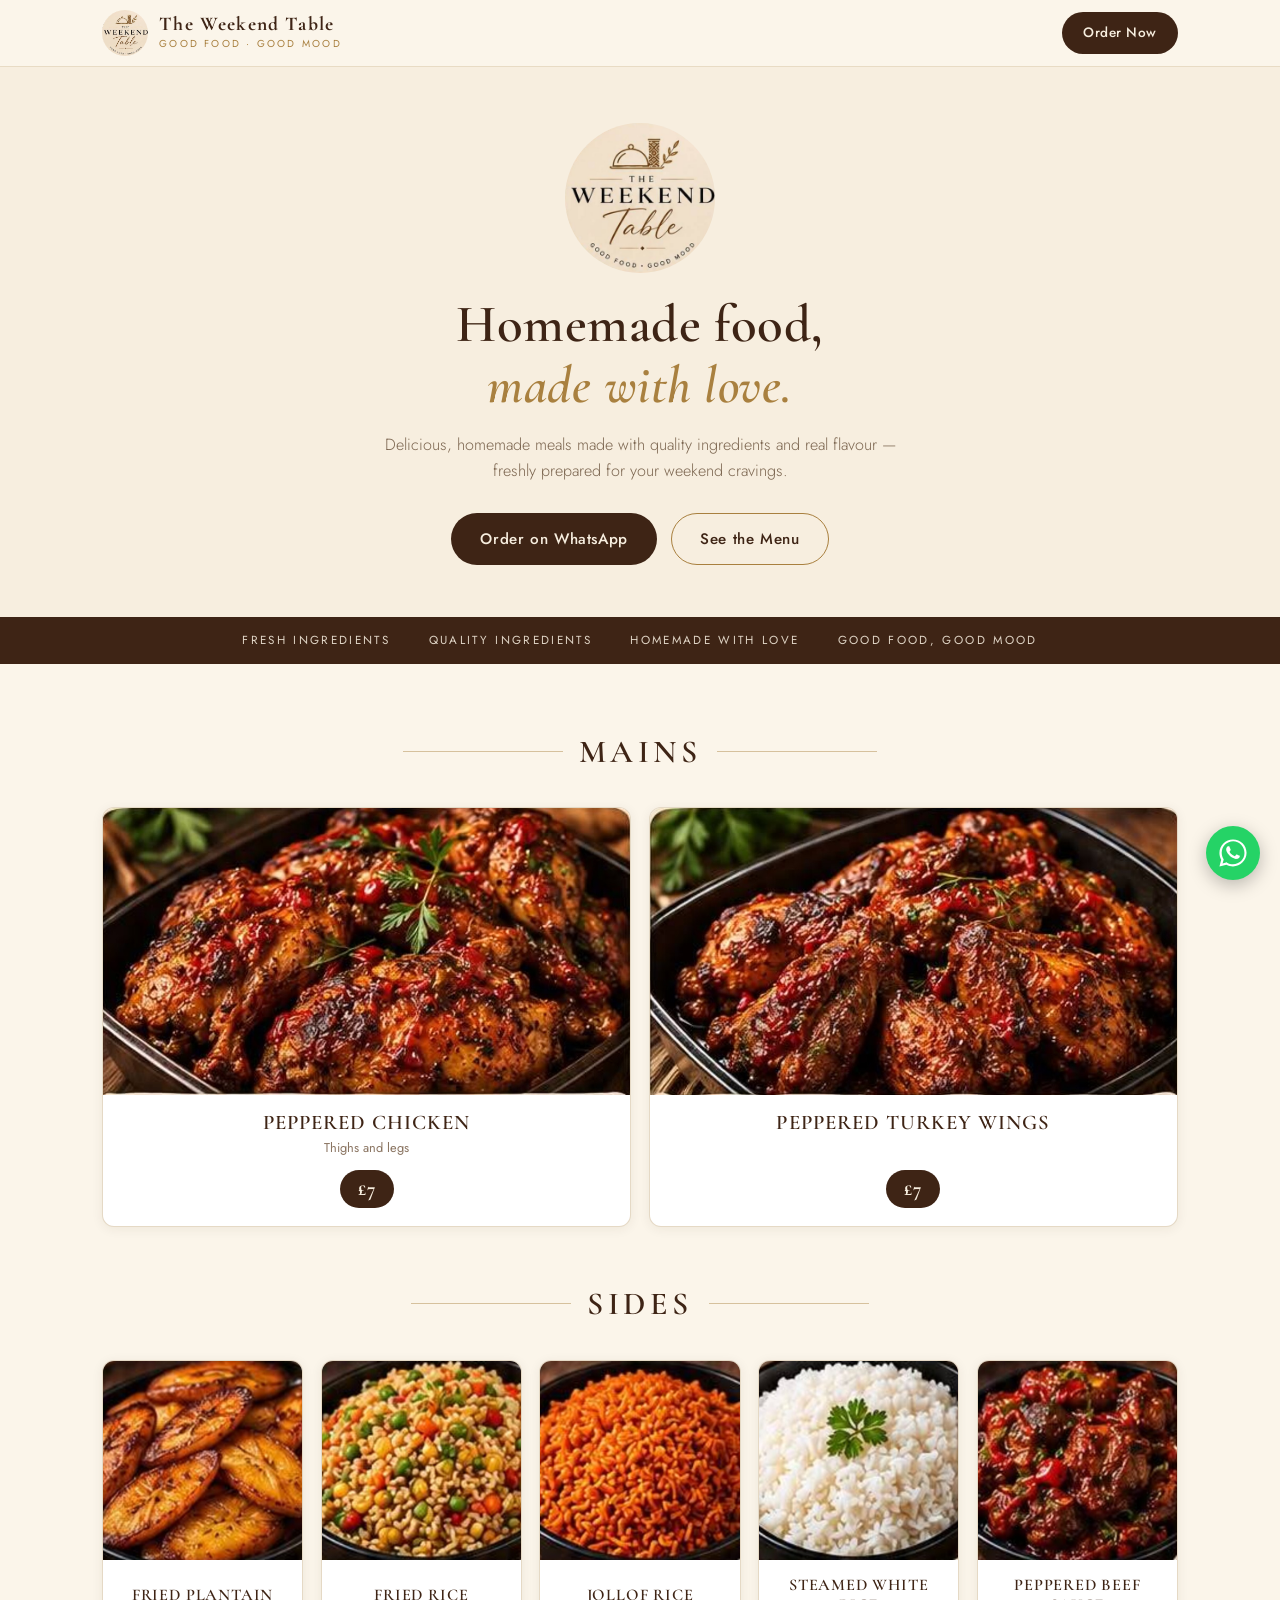
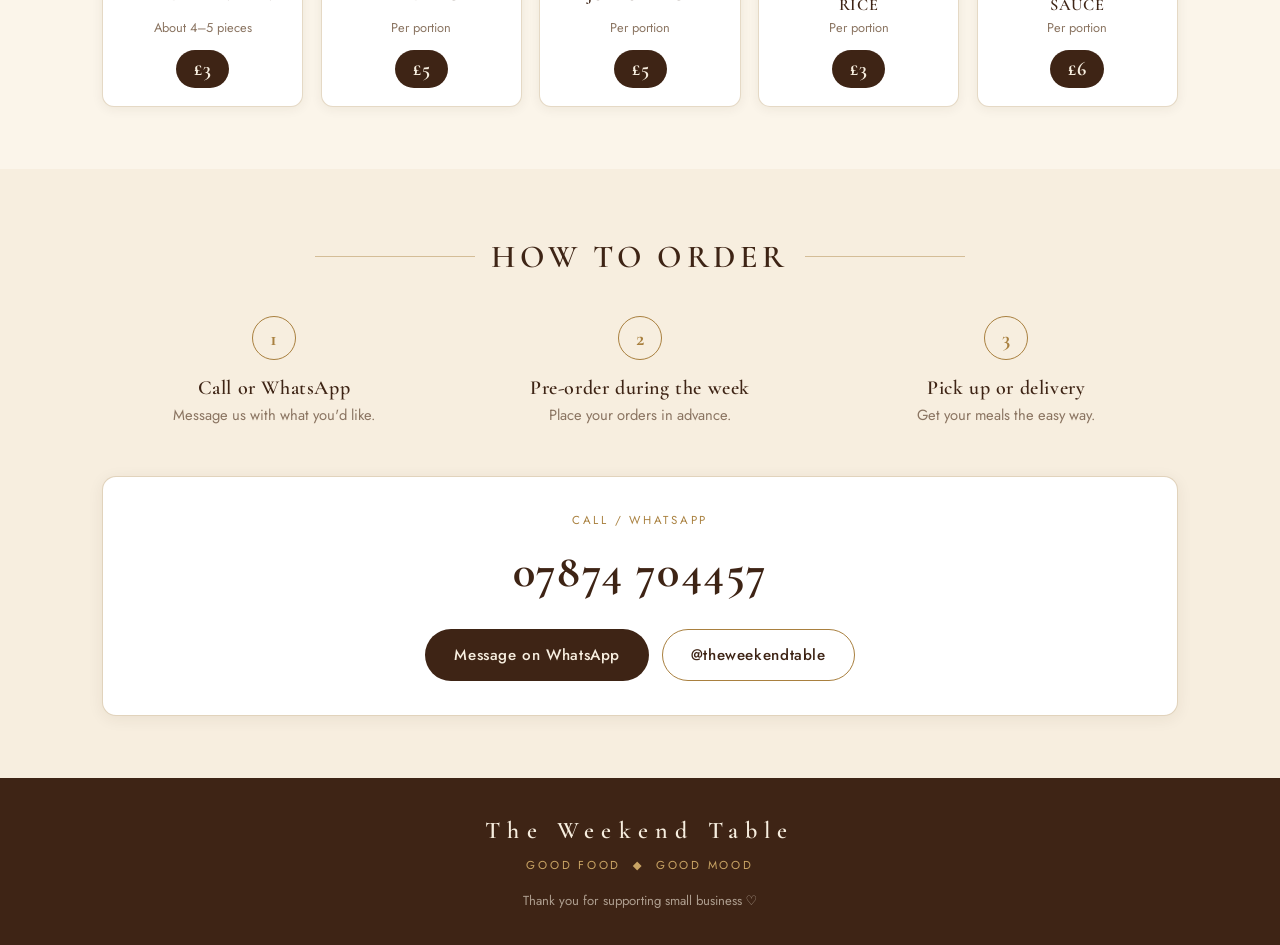
==== commit b683f73c: "Simpler plain-cream hero (drop dark photo background); show full dish photos by matching card aspect" ====
--- a/index.html
+++ b/index.html
@@ -27,15 +27,13 @@
 
 <!-- Hero -->
 <section class="hero" id="top">
-  <div class="hero-bg"></div>
-  <div class="hero-veil"></div>
   <div class="wrap hero-inner">
     <img src="assets/logo.jpg" alt="The Weekend Table" class="hero-logo">
     <h1>Homemade food,<br><span class="script">made with love.</span></h1>
     <p>Delicious, homemade meals made with quality ingredients and real flavour &mdash; freshly prepared for your weekend cravings.</p>
     <div class="hero-actions">
       <a href="https://wa.me/447874704457" class="btn btn-solid" target="_blank" rel="noopener">Order on WhatsApp</a>
-      <a href="#menu" class="btn btn-ghost">See the Menu</a>
+      <a href="#menu" class="btn btn-ghost-dark">See the Menu</a>
     </div>
   </div>
 </section>
--- a/styles.css
+++ b/styles.css
@@ -36,20 +36,16 @@
 .brand-text em{display:block;font-style:normal;font-size:.63rem;letter-spacing:.22em;
   text-transform:uppercase;color:var(--gold)}
 
-/* Hero */
-.hero{position:relative;min-height:70vh;display:flex;align-items:center;text-align:center;color:#fff;overflow:hidden}
-.hero-bg{position:absolute;inset:0;background:url('assets/hero.jpg') center/cover;transform:scale(1.04)}
-.hero-veil{position:absolute;inset:0;background:linear-gradient(180deg,rgba(40,22,12,.72),rgba(40,22,12,.84))}
-.hero-inner{position:relative;z-index:2;padding:62px 22px}
-.hero-logo{width:132px;height:132px;border-radius:50%;object-fit:cover;margin:0 auto 1.4rem;
-  box-shadow:0 8px 30px rgba(0,0,0,.4)}
-.hero h1{font-family:'Cormorant Garamond',serif;font-weight:600;font-size:clamp(2.2rem,5.4vw,3.6rem);
-  line-height:1.15;letter-spacing:.01em}
-.hero h1 .script{color:var(--gold-soft);font-style:italic}
-.hero p{max-width:540px;margin:1.1rem auto 1.9rem;color:#F0E4D2;font-weight:300;font-size:1.03rem}
+/* Hero — plain cream, matching her menu card */
+.hero{position:relative;display:flex;align-items:center;text-align:center;
+  background:var(--cream);color:var(--brown);overflow:hidden}
+.hero-inner{position:relative;z-index:2;padding:56px 22px 52px}
+.hero-logo{width:150px;height:150px;border-radius:50%;object-fit:cover;margin:0 auto 1.3rem}
+.hero h1{font-family:'Cormorant Garamond',serif;font-weight:600;font-size:clamp(2.1rem,5.2vw,3.3rem);
+  line-height:1.16;letter-spacing:.01em;color:var(--brown)}
+.hero h1 .script{color:var(--gold);font-style:italic}
+.hero p{max-width:520px;margin:1rem auto 1.8rem;color:#7C6650;font-weight:300;font-size:1.01rem}
 .hero-actions{display:flex;gap:.9rem;justify-content:center;flex-wrap:wrap}
-.hero .btn-solid{background:var(--gold);color:#2E1A0E;border-color:var(--gold)}
-.hero .btn-solid:hover{background:var(--gold-soft)}
 
 /* Trust strip */
 .strip{background:var(--brown);color:var(--cream)}
@@ -72,8 +68,8 @@
 .card{background:#fff;border:1px solid rgba(169,128,63,.3);border-radius:12px;overflow:hidden;
   box-shadow:0 2px 12px rgba(62,36,21,.07);transition:.22s}
 .card:hover{transform:translateY(-3px);box-shadow:0 10px 24px rgba(62,36,21,.13)}
-.card-img{height:210px;background-size:cover;background-position:center}
-.card-sm .card-img{height:140px}
+.card-img{aspect-ratio:460/250;background-size:cover;background-position:center}
+.card-sm .card-img{aspect-ratio:1/1}
 .card-body{padding:16px 16px 18px;text-align:center}
 .card-body h3{font-family:'Cormorant Garamond',serif;font-size:1.3rem;font-weight:600;
   letter-spacing:.05em;color:var(--brown);text-transform:uppercase;line-height:1.2}
@@ -118,11 +114,9 @@
   .steps{grid-template-columns:1fr;gap:1.6rem}
 }
 @media(max-width:620px){
-  .hero{min-height:auto}
-  .hero-inner{padding:46px 22px}
-  .hero-logo{width:108px;height:108px}
+  .hero-inner{padding:42px 22px 40px}
+  .hero-logo{width:120px;height:120px}
   .grid-2{grid-template-columns:1fr;margin-bottom:2.6rem}
-  .card-img{height:180px}
   .section{padding:48px 0}
   .strip-inner{gap:1.1rem;font-size:.65rem}
   .brand-text strong{font-size:1.02rem}
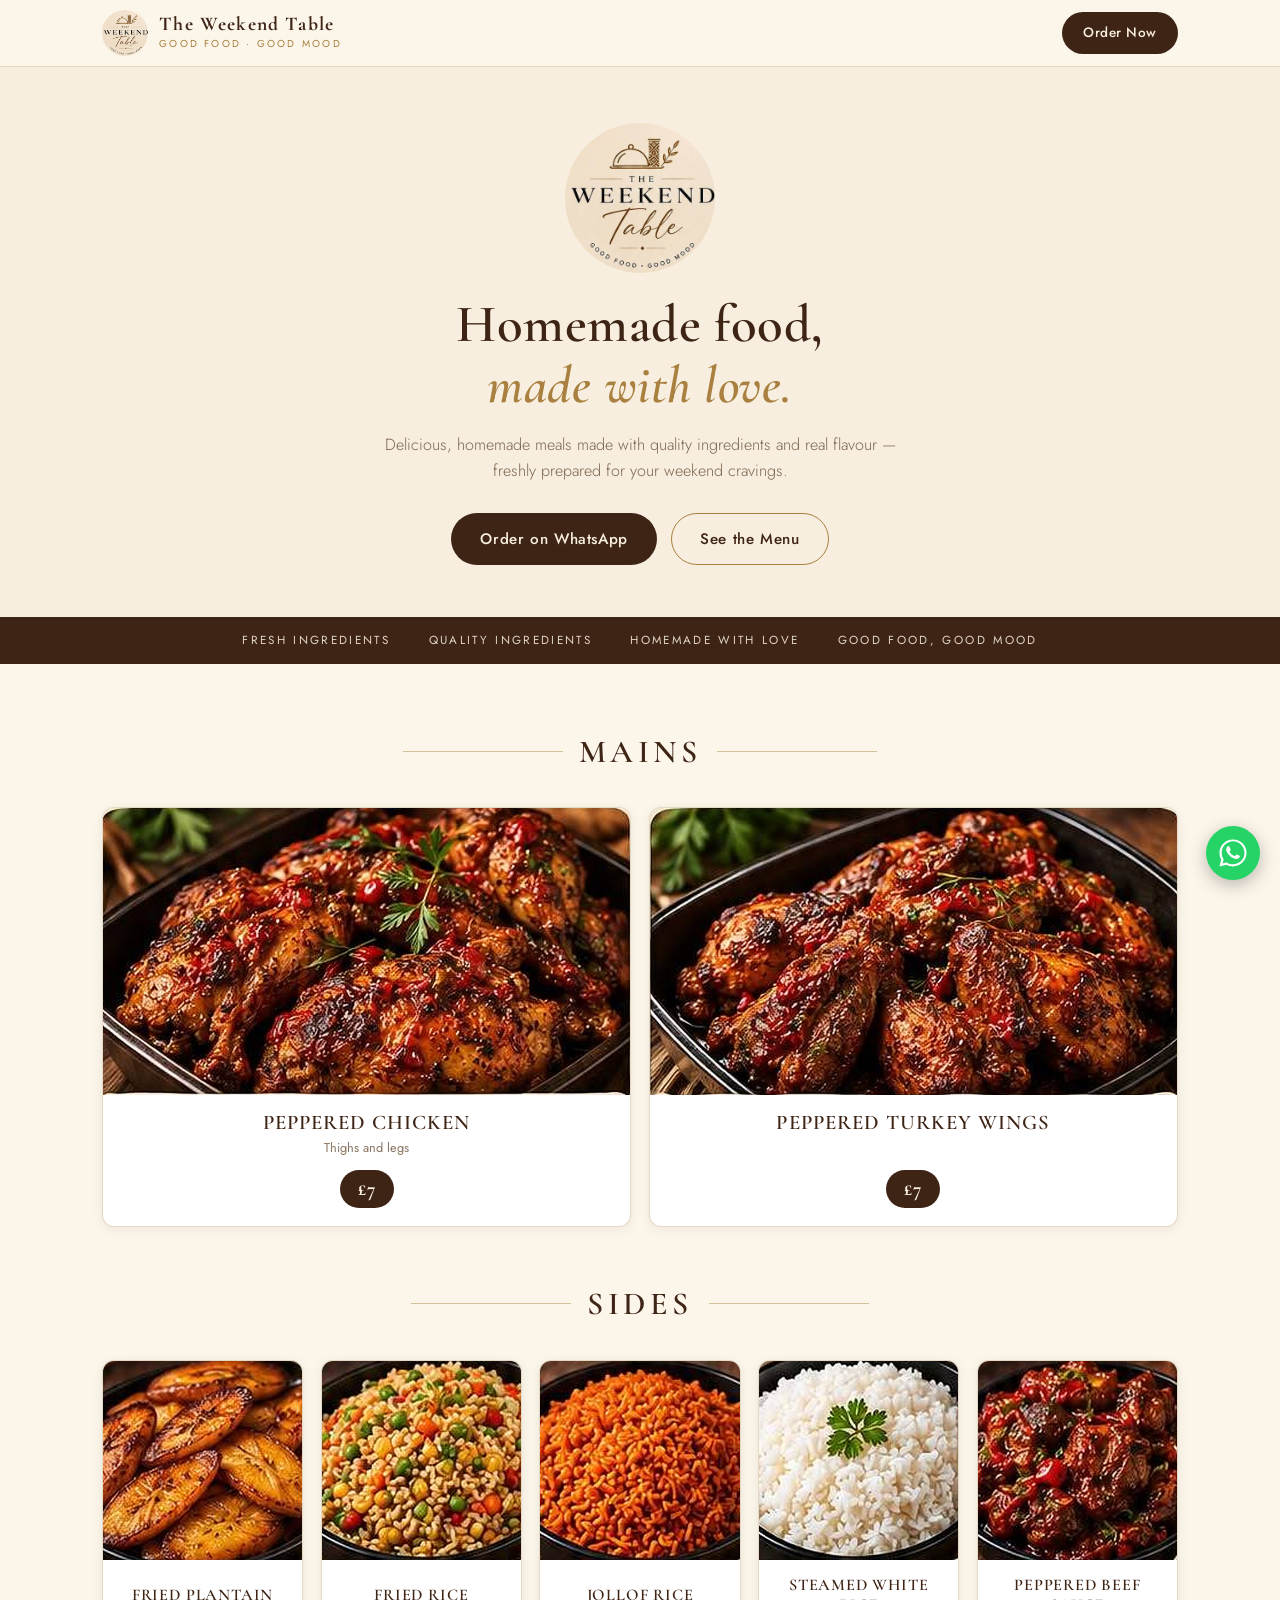
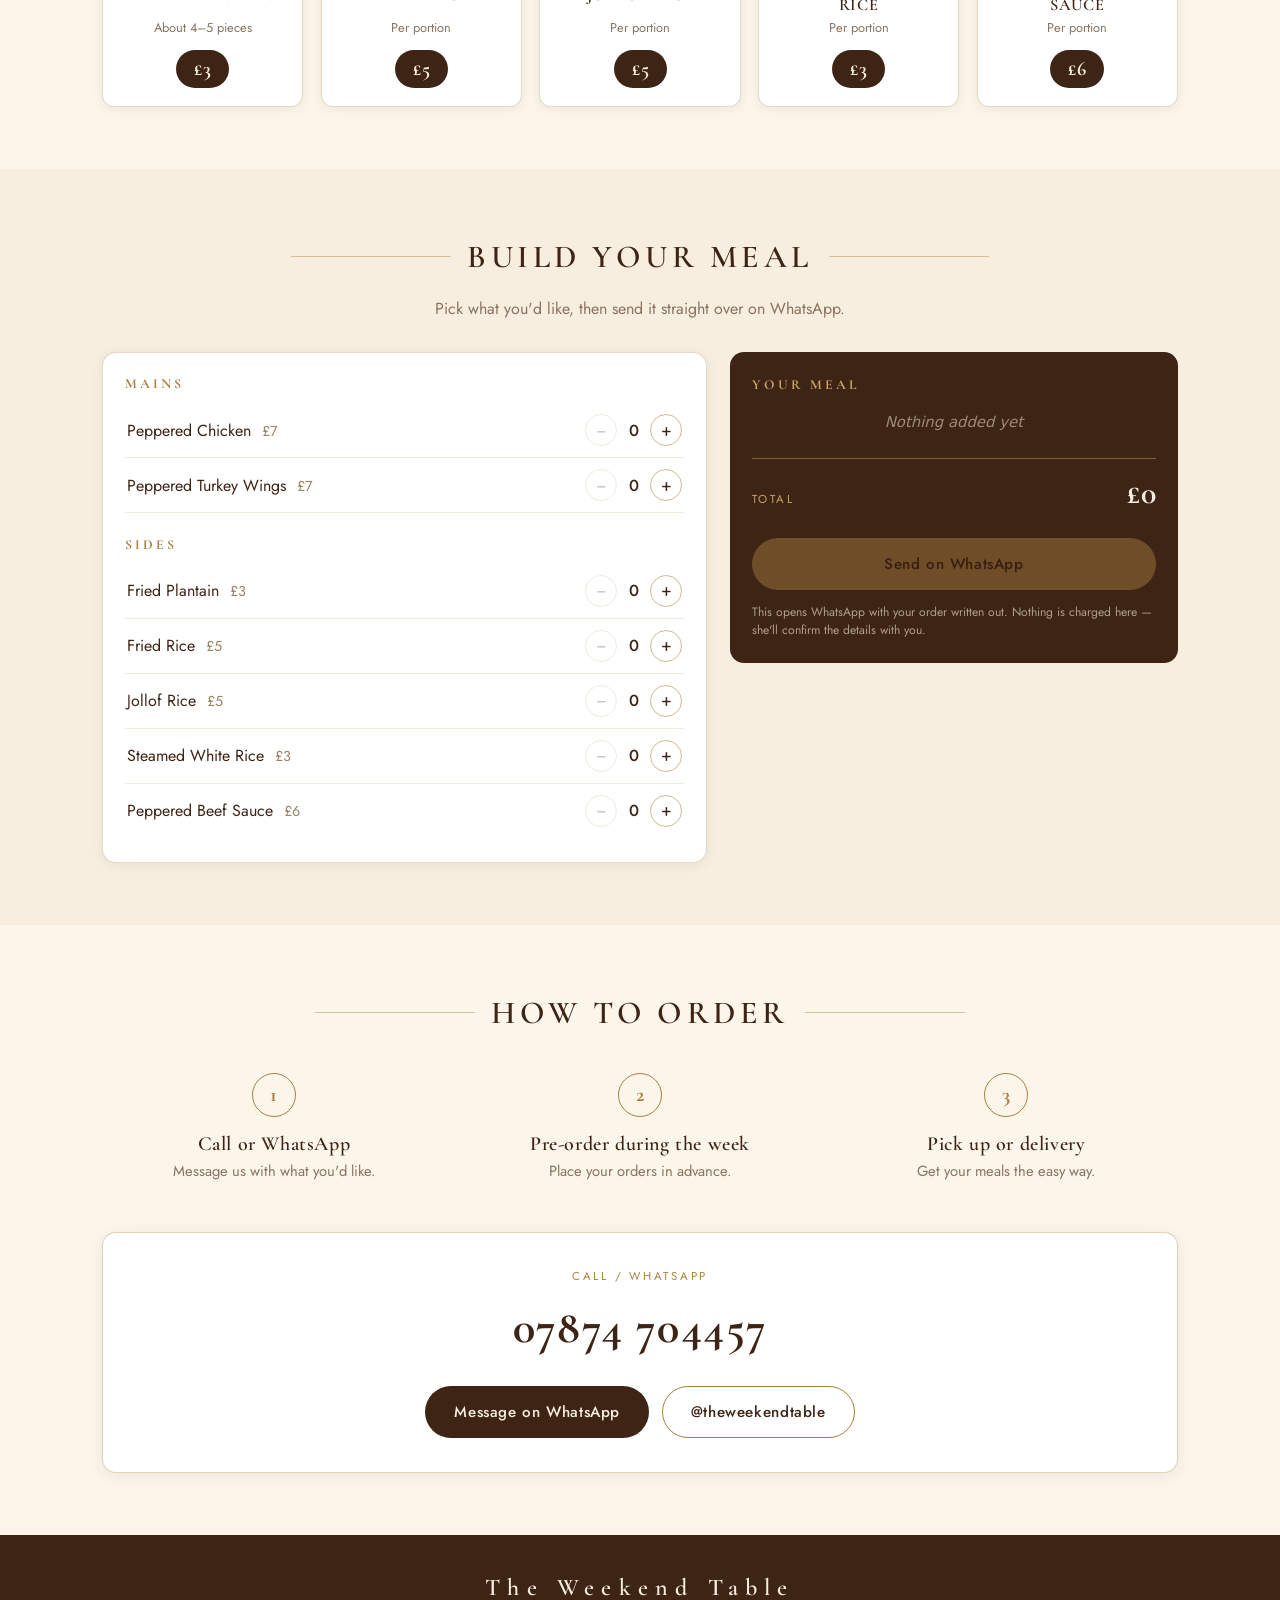
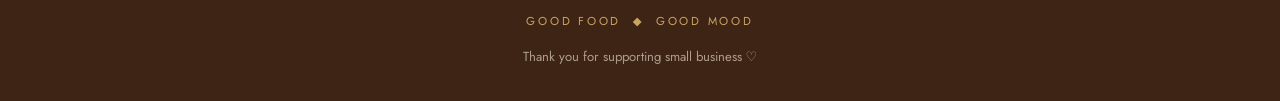
==== commit 736c837b: "Add Build Your Meal: pick mains and sides with quantity steppers, live running total, and a WhatsApp" ====
--- a/index.html
+++ b/index.html
@@ -21,7 +21,7 @@
         <em>Good food &middot; Good mood</em>
       </span>
     </a>
-    <a href="https://wa.me/447874704457" class="btn btn-solid btn-sm" target="_blank" rel="noopener">Order Now</a>
+    <a href="#build" class="btn btn-solid btn-sm">Order Now</a>
   </div>
 </header>
 
@@ -117,8 +117,88 @@
   </div>
 </section>
 
+<!-- Build a meal -->
+<section class="section section-alt" id="build">
+  <div class="wrap">
+    <h2 class="rule">Build Your Meal</h2>
+    <p class="build-lead">Pick what you'd like, then send it straight over on WhatsApp.</p>
+
+    <div class="build-box">
+      <div class="build-col">
+        <h4>Mains</h4>
+        <div class="pick" data-name="Peppered Chicken" data-price="7">
+          <span class="pick-name">Peppered Chicken <em>£7</em></span>
+          <span class="stepper">
+            <button type="button" class="minus" aria-label="Remove one Peppered Chicken">&minus;</button>
+            <output class="qty">0</output>
+            <button type="button" class="plus" aria-label="Add one Peppered Chicken">+</button>
+          </span>
+        </div>
+        <div class="pick" data-name="Peppered Turkey Wings" data-price="7">
+          <span class="pick-name">Peppered Turkey Wings <em>£7</em></span>
+          <span class="stepper">
+            <button type="button" class="minus" aria-label="Remove one Peppered Turkey Wings">&minus;</button>
+            <output class="qty">0</output>
+            <button type="button" class="plus" aria-label="Add one Peppered Turkey Wings">+</button>
+          </span>
+        </div>
+
+        <h4>Sides</h4>
+        <div class="pick" data-name="Fried Plantain" data-price="3">
+          <span class="pick-name">Fried Plantain <em>£3</em></span>
+          <span class="stepper">
+            <button type="button" class="minus" aria-label="Remove one Fried Plantain">&minus;</button>
+            <output class="qty">0</output>
+            <button type="button" class="plus" aria-label="Add one Fried Plantain">+</button>
+          </span>
+        </div>
+        <div class="pick" data-name="Fried Rice" data-price="5">
+          <span class="pick-name">Fried Rice <em>£5</em></span>
+          <span class="stepper">
+            <button type="button" class="minus" aria-label="Remove one Fried Rice">&minus;</button>
+            <output class="qty">0</output>
+            <button type="button" class="plus" aria-label="Add one Fried Rice">+</button>
+          </span>
+        </div>
+        <div class="pick" data-name="Jollof Rice" data-price="5">
+          <span class="pick-name">Jollof Rice <em>£5</em></span>
+          <span class="stepper">
+            <button type="button" class="minus" aria-label="Remove one Jollof Rice">&minus;</button>
+            <output class="qty">0</output>
+            <button type="button" class="plus" aria-label="Add one Jollof Rice">+</button>
+          </span>
+        </div>
+        <div class="pick" data-name="Steamed White Rice" data-price="3">
+          <span class="pick-name">Steamed White Rice <em>£3</em></span>
+          <span class="stepper">
+            <button type="button" class="minus" aria-label="Remove one Steamed White Rice">&minus;</button>
+            <output class="qty">0</output>
+            <button type="button" class="plus" aria-label="Add one Steamed White Rice">+</button>
+          </span>
+        </div>
+        <div class="pick" data-name="Peppered Beef Sauce" data-price="6">
+          <span class="pick-name">Peppered Beef Sauce <em>£6</em></span>
+          <span class="stepper">
+            <button type="button" class="minus" aria-label="Remove one Peppered Beef Sauce">&minus;</button>
+            <output class="qty">0</output>
+            <button type="button" class="plus" aria-label="Add one Peppered Beef Sauce">+</button>
+          </span>
+        </div>
+      </div>
+
+      <aside class="build-summary">
+        <h4>Your Meal</h4>
+        <ul id="summary-list"><li class="empty">Nothing added yet</li></ul>
+        <p class="summary-total"><span>Total</span><strong id="summary-total">£0</strong></p>
+        <a href="https://wa.me/447874704457" id="send-order" class="btn btn-solid" target="_blank" rel="noopener">Send on WhatsApp</a>
+        <p class="summary-note">This opens WhatsApp with your order written out. Nothing is charged here &mdash; she'll confirm the details with you.</p>
+      </aside>
+    </div>
+  </div>
+</section>
+
 <!-- How to order -->
-<section class="section section-alt" id="order">
+<section class="section" id="order">
   <div class="wrap">
     <h2 class="rule">How to Order</h2>
     <div class="steps">
@@ -162,5 +242,6 @@
   <svg viewBox="0 0 32 32" width="28" height="28" fill="currentColor"><path d="M16 .5C7.4.5.5 7.4.5 16c0 2.8.7 5.4 2 7.7L.5 31.5l8-2.1c2.2 1.2 4.8 1.9 7.5 1.9 8.6 0 15.5-6.9 15.5-15.5S24.6.5 16 .5zm0 28.3c-2.4 0-4.7-.6-6.7-1.8l-.5-.3-4.7 1.2 1.3-4.6-.3-.5c-1.3-2.1-2-4.5-2-7 0-7.2 5.9-13.1 13.1-13.1S29.1 8.8 29.1 16 23.2 28.8 16 28.8zm7.2-9.8c-.4-.2-2.3-1.1-2.7-1.3-.4-.1-.6-.2-.9.2s-1 1.3-1.2 1.5c-.2.2-.4.3-.8.1s-1.7-.6-3.2-2c-1.2-1-2-2.3-2.2-2.7s0-.6.2-.8c.2-.2.4-.4.5-.7.2-.2.2-.4.4-.6.1-.3 0-.5 0-.7s-.9-2.1-1.2-2.9c-.3-.8-.6-.7-.9-.7h-.7c-.2 0-.6.1-1 .5s-1.3 1.3-1.3 3.1 1.4 3.6 1.5 3.9c.2.2 2.7 4.2 6.6 5.9.9.4 1.6.6 2.2.8.9.3 1.7.2 2.4.1.7-.1 2.3-.9 2.6-1.8.3-.9.3-1.7.2-1.8-.1-.2-.3-.3-.7-.5z"/></svg>
 </a>
 
+<script src="script.js"></script>
 </body>
 </html>
--- a/styles.css
+++ b/styles.css
@@ -79,6 +79,44 @@
   font-family:'Cormorant Garamond',serif;font-size:1.25rem;font-weight:700;
   padding:3px 18px;border-radius:999px}
 
+/* Build a meal */
+.build-lead{text-align:center;color:#8A7461;margin:-1rem 0 1.9rem}
+.build-box{display:grid;grid-template-columns:1.35fr 1fr;gap:1.4rem;align-items:start}
+.build-col{background:#fff;border:1px solid rgba(169,128,63,.3);border-radius:14px;padding:20px 22px 24px;
+  box-shadow:0 2px 12px rgba(62,36,21,.07)}
+.build-col h4,.build-summary h4{font-family:'Cormorant Garamond',serif;font-size:.86rem;font-weight:700;
+  letter-spacing:.22em;text-transform:uppercase;color:var(--gold);margin:1.3rem 0 .5rem}
+.build-col h4:first-child{margin-top:0}
+.pick{display:flex;align-items:center;justify-content:space-between;gap:1rem;
+  padding:11px 2px;border-bottom:1px solid rgba(169,128,63,.17)}
+.pick:last-child{border-bottom:0}
+.pick-name{font-size:1rem;color:var(--brown)}
+.pick-name em{font-style:normal;color:#9A8468;font-size:.9rem;margin-left:.35rem}
+.pick.chosen .pick-name{font-weight:500}
+.stepper{display:flex;align-items:center;gap:.1rem;flex:none}
+.stepper button{width:32px;height:32px;border-radius:50%;border:1.5px solid rgba(169,128,63,.55);
+  background:transparent;color:var(--brown);font-size:1.1rem;line-height:1;cursor:pointer;
+  font-family:inherit;transition:.15s}
+.stepper button:hover:not(:disabled){background:var(--gold);border-color:var(--gold);color:#fff}
+.stepper button:disabled{opacity:.3;cursor:default}
+.qty{min-width:30px;text-align:center;font-weight:500;color:var(--brown)}
+
+.build-summary{background:var(--brown);color:var(--cream);border-radius:14px;padding:22px 22px 24px;
+  position:sticky;top:86px}
+.build-summary h4{color:var(--gold-soft);margin-top:0}
+#summary-list{list-style:none;margin:0 0 1rem}
+#summary-list li{display:flex;justify-content:space-between;gap:.8rem;
+  padding:7px 0;font-size:.93rem;border-bottom:1px solid rgba(255,255,255,.1)}
+#summary-list li.empty{justify-content:center;opacity:.5;border-bottom:0;font-style:italic}
+.summary-total{display:flex;justify-content:space-between;align-items:baseline;
+  padding-top:.5rem;border-top:1px solid rgba(201,164,100,.45);margin-bottom:1.2rem}
+.summary-total span{font-size:.72rem;letter-spacing:.22em;text-transform:uppercase;color:var(--gold-soft)}
+.summary-total strong{font-family:'Cormorant Garamond',serif;font-size:2rem;font-weight:700}
+.build-summary .btn-solid{display:block;text-align:center;background:var(--gold);color:#2E1A0E;border-color:var(--gold)}
+.build-summary .btn-solid:hover{background:var(--gold-soft)}
+.build-summary .btn-solid.is-disabled{opacity:.45;pointer-events:none}
+.summary-note{font-size:.76rem;opacity:.6;margin-top:.9rem;line-height:1.45}
+
 /* Steps */
 .steps{display:grid;grid-template-columns:repeat(3,1fr);gap:1.4rem;margin-bottom:2.8rem}
 .step{text-align:center;padding:4px}
@@ -112,6 +150,8 @@
 @media(max-width:900px){
   .grid-5{grid-template-columns:repeat(2,1fr)}
   .steps{grid-template-columns:1fr;gap:1.6rem}
+  .build-box{grid-template-columns:1fr}
+  .build-summary{position:static}
 }
 @media(max-width:620px){
   .hero-inner{padding:42px 22px 40px}
@@ -126,5 +166,7 @@
   h2.rule::before,h2.rule::after{max-width:46px}
 }
 @media(max-width:400px){
-  .grid-5{grid-template-columns:1fr}
+  .grid{gap:.8rem}
+  .card-sm .card-body{padding:12px 8px 14px}
+  .card-sm .card-body h3{font-size:.92rem}
 }
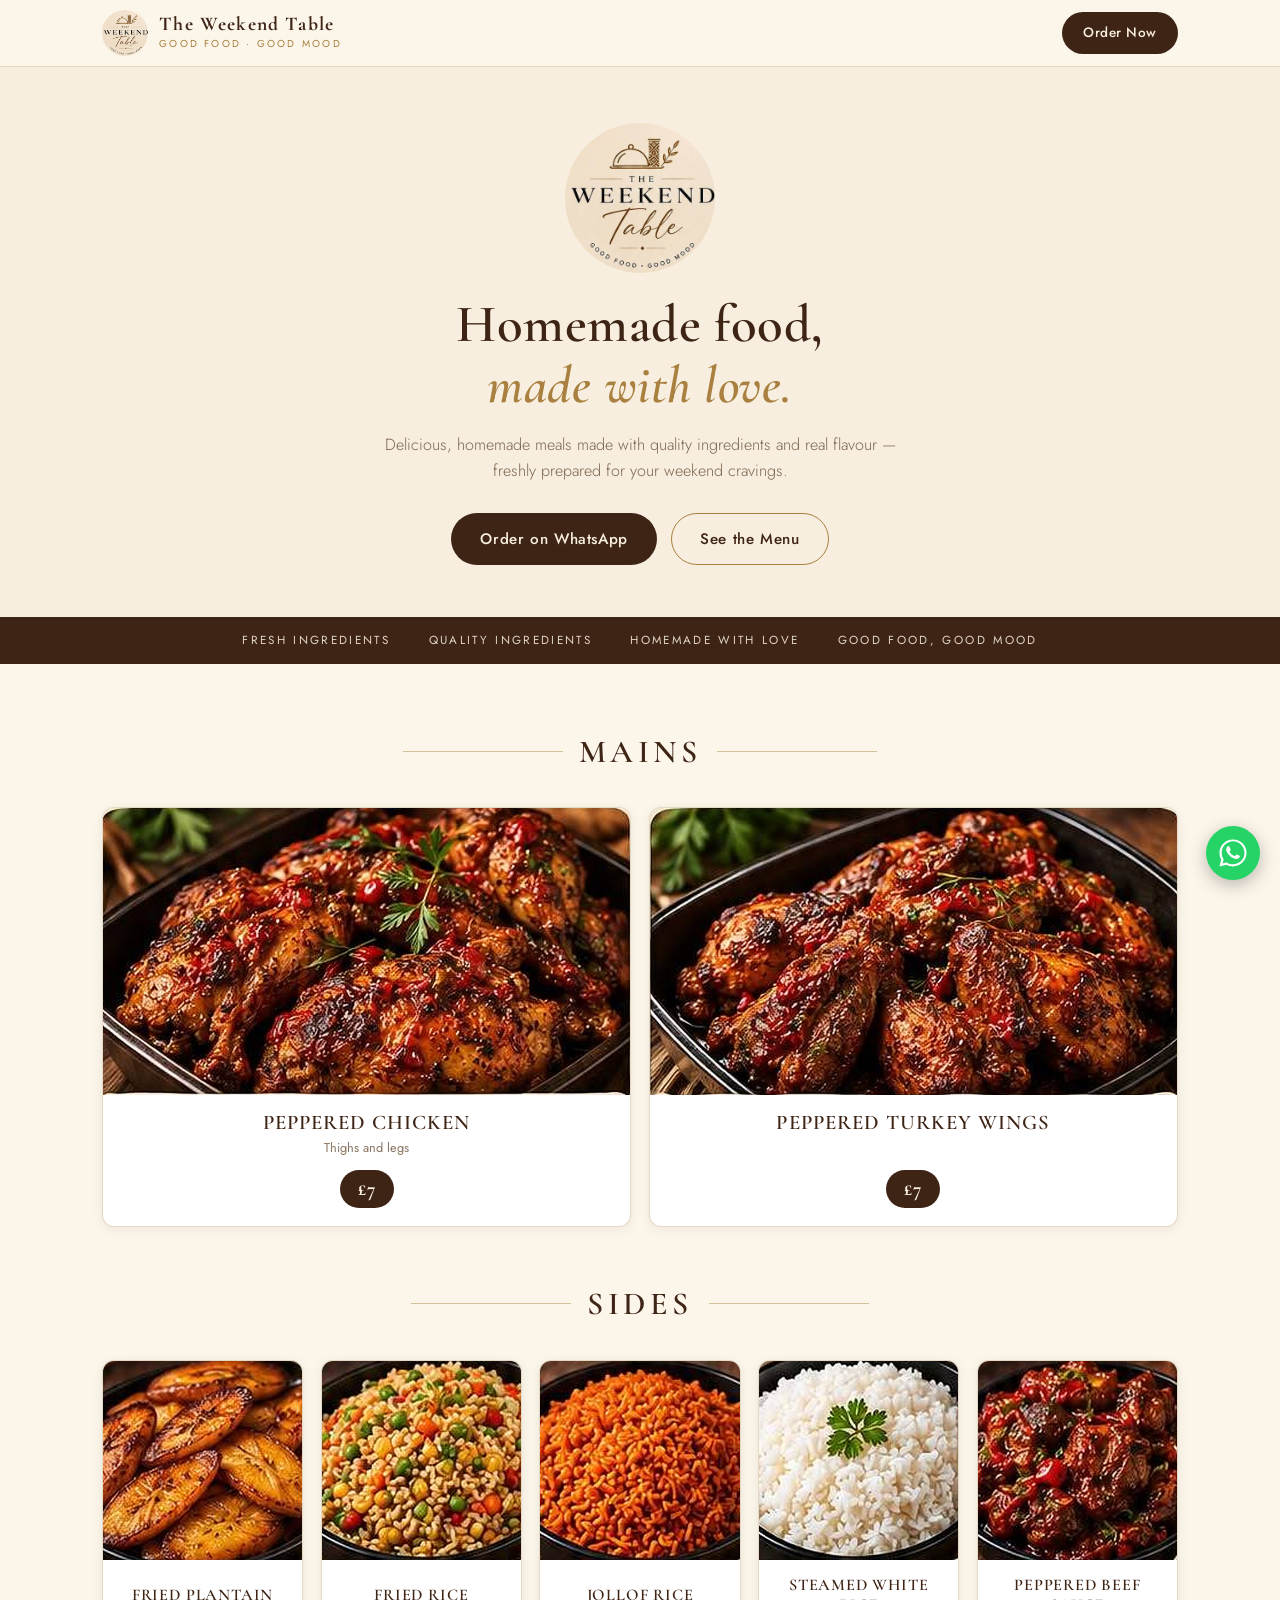
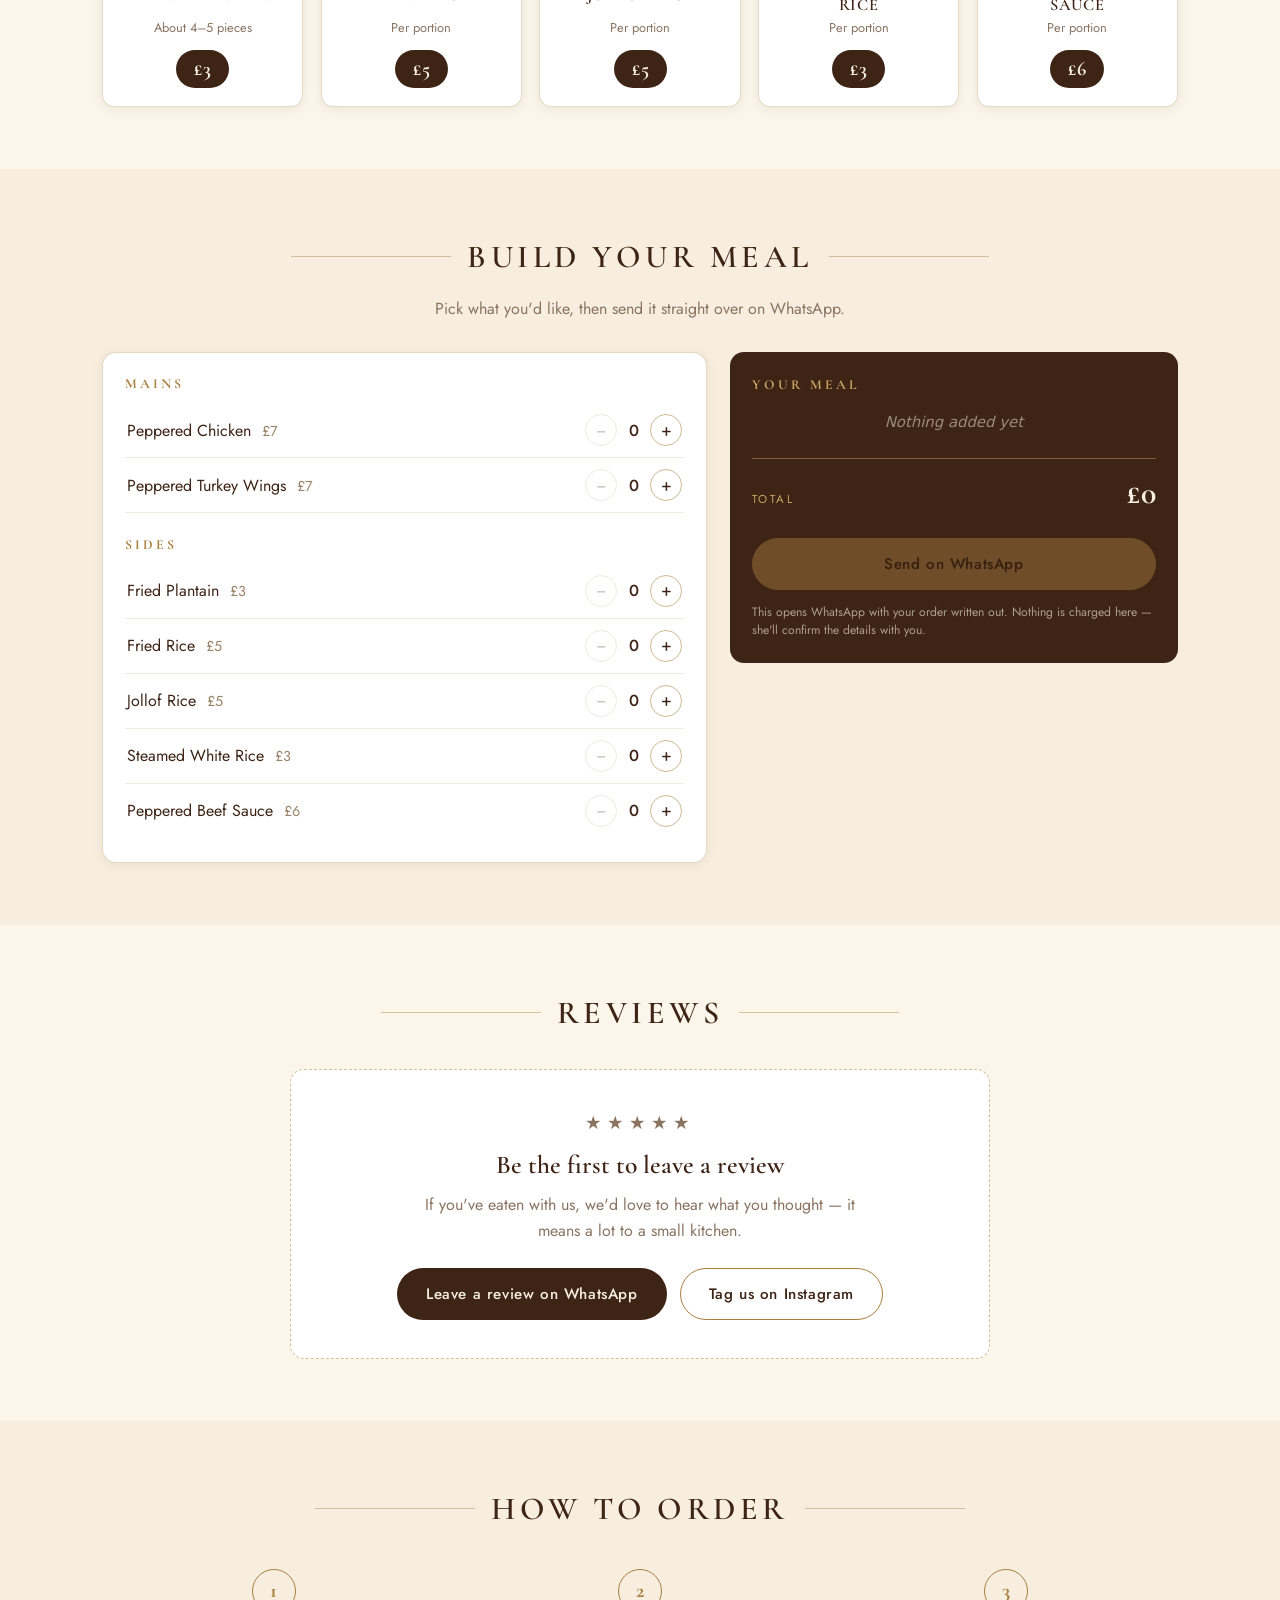
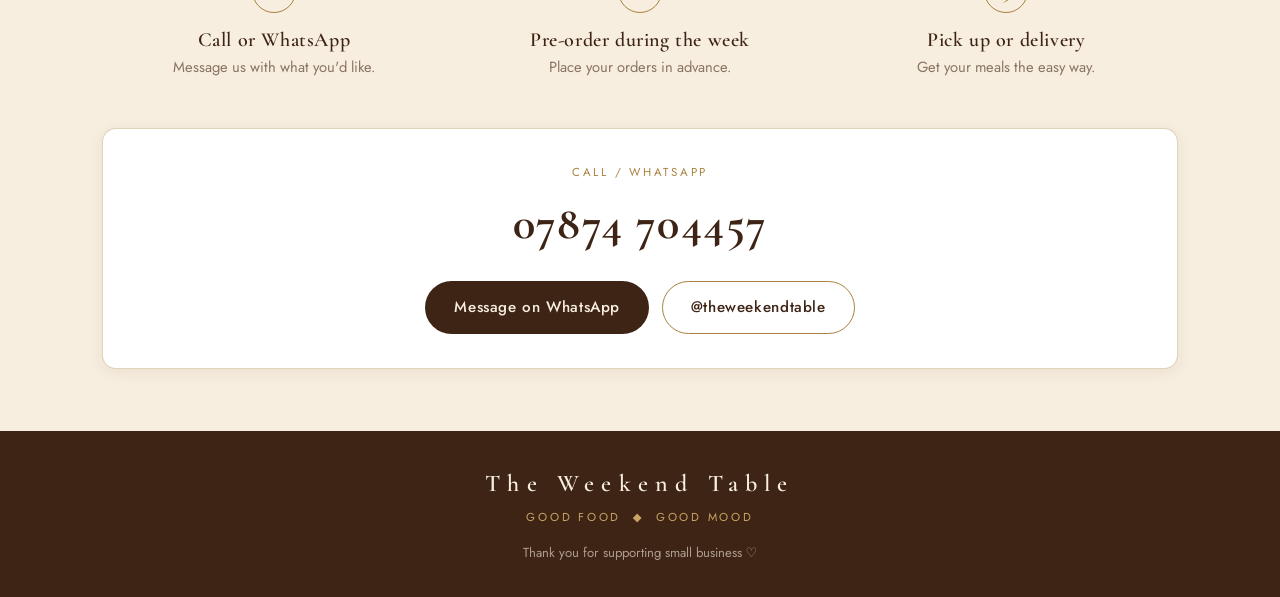
==== commit 8aac1fec: "Add Reviews section with an honest empty state and WhatsApp/Instagram review prompts; template ready" ====
--- a/index.html
+++ b/index.html
@@ -197,8 +197,38 @@
   </div>
 </section>
 
+<!-- Reviews -->
+<section class="section" id="reviews">
+  <div class="wrap">
+    <h2 class="rule">Reviews</h2>
+
+    <!--
+      REAL REVIEWS GO HERE.
+      Copy one block below into .reviews-grid for each genuine customer review,
+      then delete the .reviews-empty block underneath.
+
+      <article class="review">
+        <p class="review-stars">&#9733;&#9733;&#9733;&#9733;&#9733;</p>
+        <blockquote>Their exact words, nothing added.</blockquote>
+        <p class="review-by">First name, area</p>
+      </article>
+    -->
+    <div class="reviews-grid"></div>
+
+    <div class="reviews-empty">
+      <p class="reviews-stars">&#9733;&#9733;&#9733;&#9733;&#9733;</p>
+      <h3>Be the first to leave a review</h3>
+      <p>If you've eaten with us, we'd love to hear what you thought &mdash; it means a lot to a small kitchen.</p>
+      <div class="reviews-actions">
+        <a href="https://wa.me/447874704457?text=Hi!%20I'd%20like%20to%20leave%20a%20review%20for%20The%20Weekend%20Table%3A%0A%0A" class="btn btn-solid" target="_blank" rel="noopener">Leave a review on WhatsApp</a>
+        <a href="https://www.instagram.com/theweekendtable" class="btn btn-ghost-dark" target="_blank" rel="noopener">Tag us on Instagram</a>
+      </div>
+    </div>
+  </div>
+</section>
+
 <!-- How to order -->
-<section class="section" id="order">
+<section class="section section-alt" id="order">
   <div class="wrap">
     <h2 class="rule">How to Order</h2>
     <div class="steps">
--- a/styles.css
+++ b/styles.css
@@ -117,6 +117,24 @@
 .build-summary .btn-solid.is-disabled{opacity:.45;pointer-events:none}
 .summary-note{font-size:.76rem;opacity:.6;margin-top:.9rem;line-height:1.45}
 
+/* Reviews */
+.reviews-grid{display:grid;gap:1.1rem}
+.reviews-grid:not(:empty){grid-template-columns:repeat(3,1fr);margin-bottom:1.6rem}
+.review{background:#fff;border:1px solid rgba(169,128,63,.3);border-radius:14px;padding:24px 22px;
+  text-align:center;box-shadow:0 2px 12px rgba(62,36,21,.07)}
+.review-stars{color:var(--gold);letter-spacing:.22em;font-size:.95rem}
+.review blockquote{font-family:'Cormorant Garamond',serif;font-size:1.22rem;line-height:1.5;
+  color:var(--brown);margin:.7rem 0 1rem;font-style:italic}
+.review-by{font-size:.74rem;letter-spacing:.2em;text-transform:uppercase;color:#9A8468}
+
+.reviews-empty{background:#fff;border:1px dashed rgba(169,128,63,.5);border-radius:14px;
+  padding:38px 24px;text-align:center;max-width:700px;margin:0 auto}
+.reviews-stars{color:var(--gold-soft);letter-spacing:.3em;font-size:1.15rem}
+.reviews-empty h3{font-family:'Cormorant Garamond',serif;font-size:1.6rem;font-weight:600;
+  color:var(--brown);margin:.5rem 0 .4rem}
+.reviews-empty p{color:#8A7461;max-width:430px;margin:0 auto}
+.reviews-actions{display:flex;gap:.8rem;justify-content:center;flex-wrap:wrap;margin-top:1.5rem}
+
 /* Steps */
 .steps{display:grid;grid-template-columns:repeat(3,1fr);gap:1.4rem;margin-bottom:2.8rem}
 .step{text-align:center;padding:4px}
@@ -152,6 +170,7 @@
   .steps{grid-template-columns:1fr;gap:1.6rem}
   .build-box{grid-template-columns:1fr}
   .build-summary{position:static}
+  .reviews-grid:not(:empty){grid-template-columns:1fr}
 }
 @media(max-width:620px){
   .hero-inner{padding:42px 22px 40px}
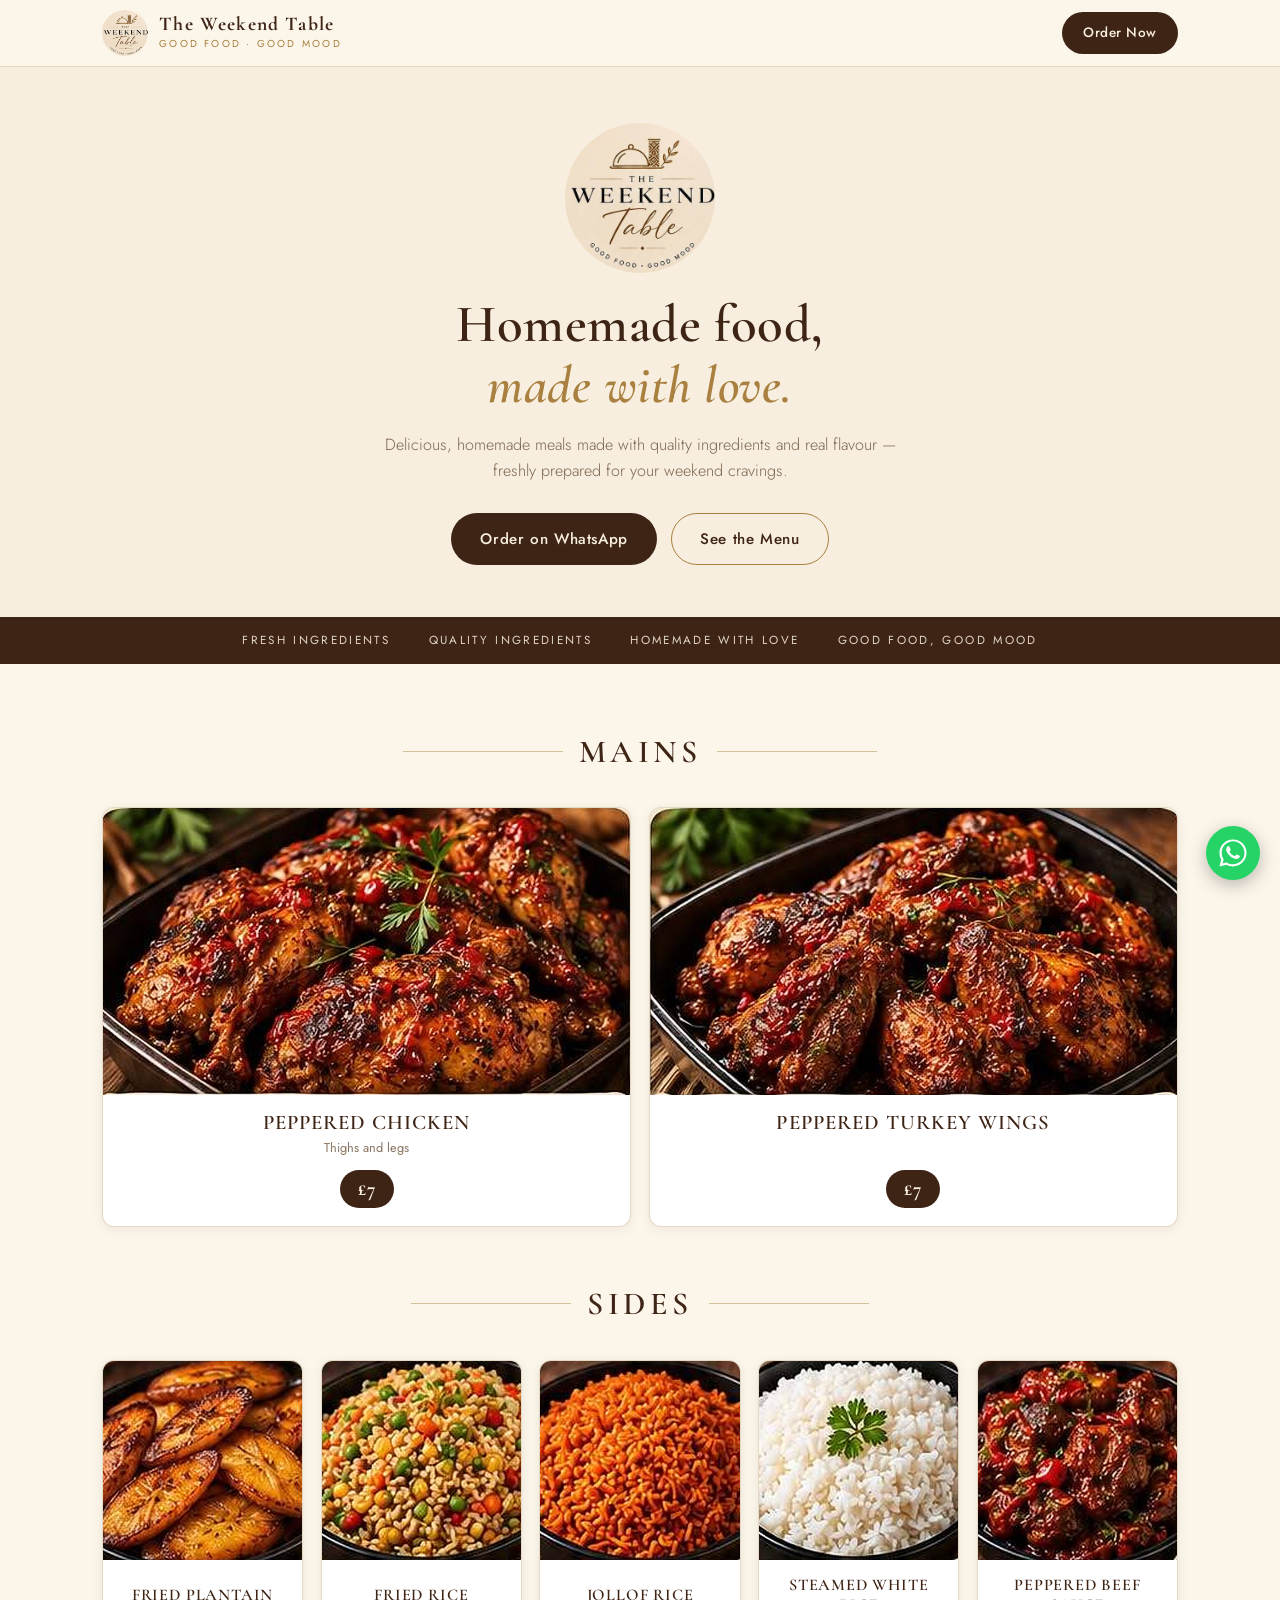
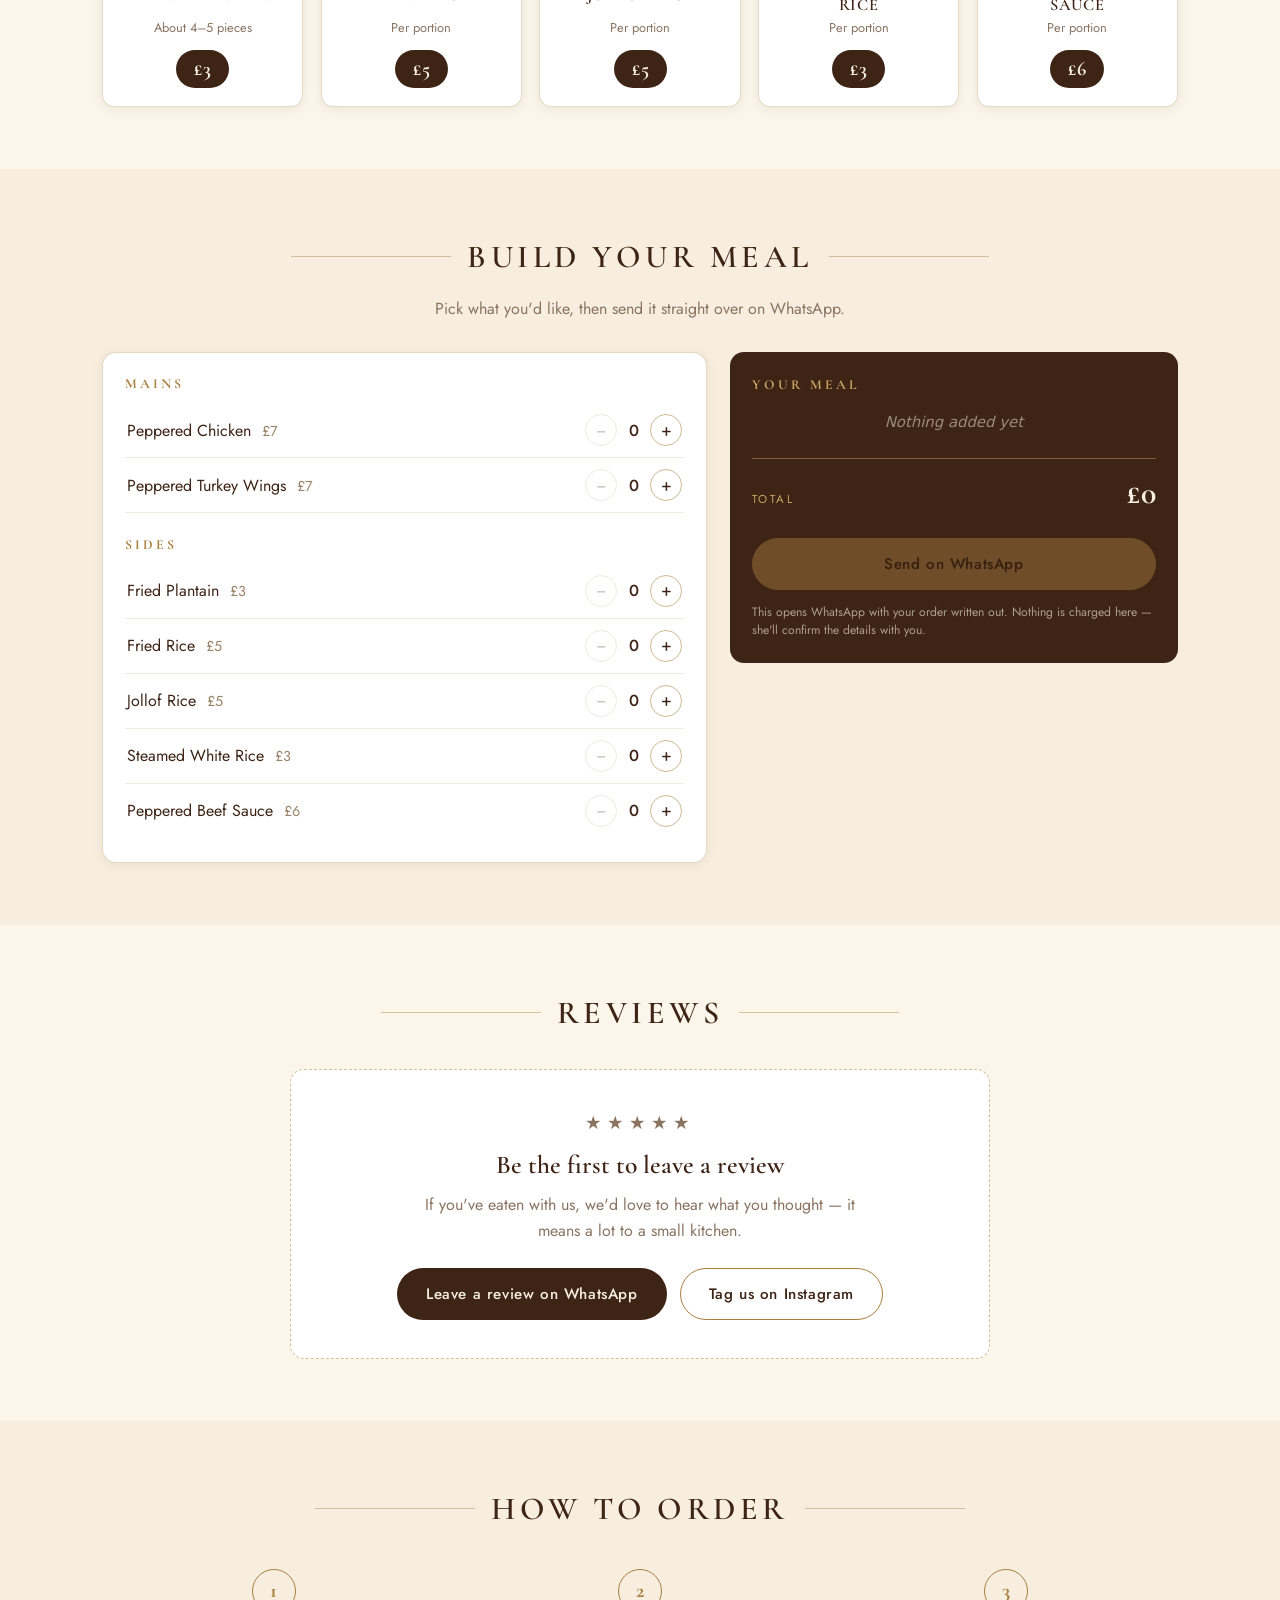
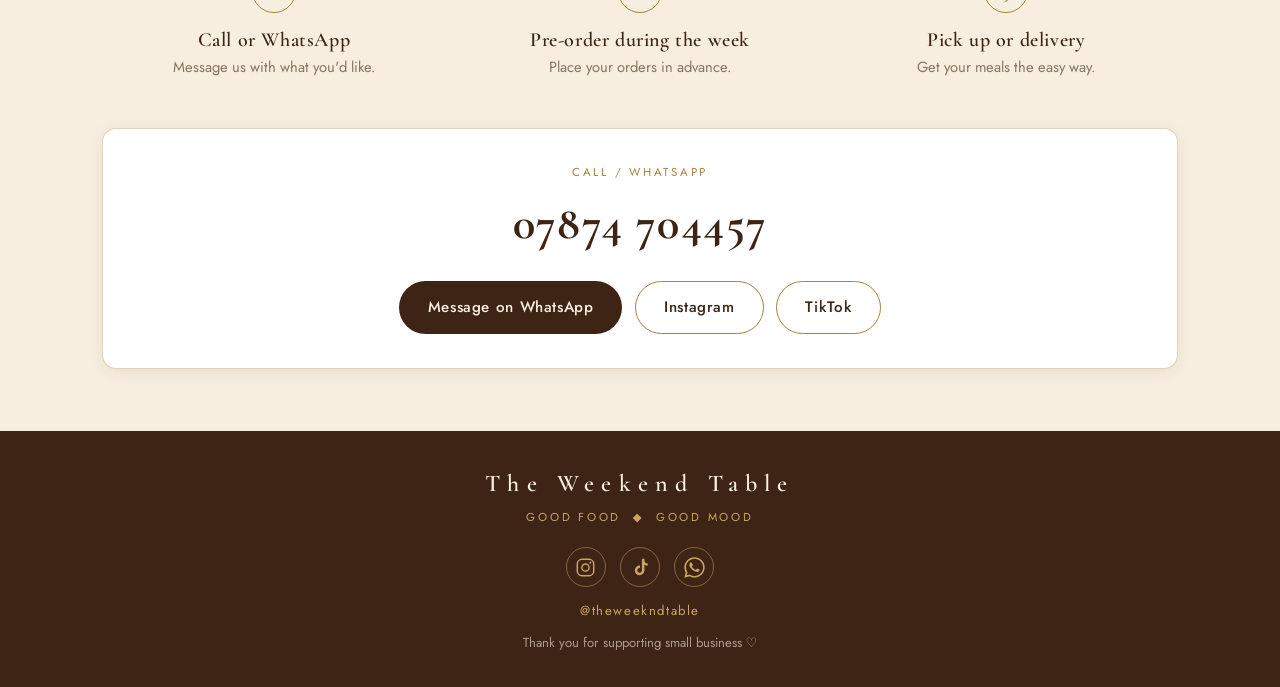
==== commit bc77bdc1: "Correct Instagram handle to the real account @theweekndtable, add TikTok, and add a social icon row " ====
--- a/index.html
+++ b/index.html
@@ -221,7 +221,7 @@
       <p>If you've eaten with us, we'd love to hear what you thought &mdash; it means a lot to a small kitchen.</p>
       <div class="reviews-actions">
         <a href="https://wa.me/447874704457?text=Hi!%20I'd%20like%20to%20leave%20a%20review%20for%20The%20Weekend%20Table%3A%0A%0A" class="btn btn-solid" target="_blank" rel="noopener">Leave a review on WhatsApp</a>
-        <a href="https://www.instagram.com/theweekendtable" class="btn btn-ghost-dark" target="_blank" rel="noopener">Tag us on Instagram</a>
+        <a href="https://www.instagram.com/theweekndtable" class="btn btn-ghost-dark" target="_blank" rel="noopener">Tag us on Instagram</a>
       </div>
     </div>
   </div>
@@ -254,7 +254,8 @@
       <a href="tel:+447874704457" class="contact-phone">07874 704457</a>
       <div class="contact-actions">
         <a href="https://wa.me/447874704457" class="btn btn-solid" target="_blank" rel="noopener">Message on WhatsApp</a>
-        <a href="https://www.instagram.com/theweekendtable" class="btn btn-ghost-dark" target="_blank" rel="noopener">@theweekendtable</a>
+        <a href="https://www.instagram.com/theweekndtable" class="btn btn-ghost-dark" target="_blank" rel="noopener">Instagram</a>
+        <a href="https://www.tiktok.com/@theweekndtable" class="btn btn-ghost-dark" target="_blank" rel="noopener">TikTok</a>
       </div>
     </div>
   </div>
@@ -264,6 +265,18 @@
   <div class="wrap">
     <p class="foot-name">The Weekend Table</p>
     <p class="foot-tag">Good food &nbsp;&#9670;&nbsp; Good mood</p>
+    <div class="foot-social">
+      <a href="https://www.instagram.com/theweekndtable" target="_blank" rel="noopener" aria-label="Instagram">
+        <svg viewBox="0 0 24 24" width="21" height="21" fill="none" stroke="currentColor" stroke-width="1.7" stroke-linecap="round"><rect x="2.6" y="2.6" width="18.8" height="18.8" rx="5.4"/><circle cx="12" cy="12" r="4.1"/><circle cx="17.5" cy="6.5" r="1.1" fill="currentColor" stroke="none"/></svg>
+      </a>
+      <a href="https://www.tiktok.com/@theweekndtable" target="_blank" rel="noopener" aria-label="TikTok">
+        <svg viewBox="0 0 24 24" width="21" height="21" fill="currentColor"><path d="M16.5 2h-2.9v13.3a2.6 2.6 0 1 1-2.2-2.6v-2.9a5.5 5.5 0 1 0 5.1 5.5V8.9a6.4 6.4 0 0 0 3.7 1.2V7.2a3.6 3.6 0 0 1-3.7-3.6V2z"/></svg>
+      </a>
+      <a href="https://wa.me/447874704457" target="_blank" rel="noopener" aria-label="WhatsApp">
+        <svg viewBox="0 0 32 32" width="21" height="21" fill="currentColor"><path d="M16 .5C7.4.5.5 7.4.5 16c0 2.8.7 5.4 2 7.7L.5 31.5l8-2.1c2.2 1.2 4.8 1.9 7.5 1.9 8.6 0 15.5-6.9 15.5-15.5S24.6.5 16 .5zm0 28.3c-2.4 0-4.7-.6-6.7-1.8l-.5-.3-4.7 1.2 1.3-4.6-.3-.5c-1.3-2.1-2-4.5-2-7 0-7.2 5.9-13.1 13.1-13.1S29.1 8.8 29.1 16 23.2 28.8 16 28.8zm7.2-9.8c-.4-.2-2.3-1.1-2.7-1.3-.4-.1-.6-.2-.9.2s-1 1.3-1.2 1.5c-.2.2-.4.3-.8.1s-1.7-.6-3.2-2c-1.2-1-2-2.3-2.2-2.7s0-.6.2-.8c.2-.2.4-.4.5-.7.2-.2.2-.4.4-.6.1-.3 0-.5 0-.7s-.9-2.1-1.2-2.9c-.3-.8-.6-.7-.9-.7h-.7c-.2 0-.6.1-1 .5s-1.3 1.3-1.3 3.1 1.4 3.6 1.5 3.9c.2.2 2.7 4.2 6.6 5.9.9.4 1.6.6 2.2.8.9.3 1.7.2 2.4.1.7-.1 2.3-.9 2.6-1.8.3-.9.3-1.7.2-1.8-.1-.2-.3-.3-.7-.5z"/></svg>
+      </a>
+    </div>
+    <p class="foot-handle">@theweekndtable</p>
     <p class="foot-thanks">Thank you for supporting small business &#9825;</p>
   </div>
 </footer>
--- a/styles.css
+++ b/styles.css
@@ -157,7 +157,12 @@
 .site-footer{background:var(--brown);color:var(--cream);text-align:center;padding:34px 0}
 .foot-name{font-family:'Cormorant Garamond',serif;font-size:1.5rem;font-weight:600;letter-spacing:.3em}
 .foot-tag{font-size:.72rem;letter-spacing:.24em;text-transform:uppercase;color:var(--gold-soft);margin-top:.3rem}
-.foot-thanks{font-size:.82rem;opacity:.6;margin-top:1rem}
+.foot-social{display:flex;gap:.9rem;justify-content:center;margin-top:1.3rem}
+.foot-social a{width:40px;height:40px;border-radius:50%;border:1px solid rgba(201,164,100,.5);
+  display:flex;align-items:center;justify-content:center;color:var(--gold-soft);transition:.18s}
+.foot-social a:hover{background:var(--gold);border-color:var(--gold);color:#2E1A0E}
+.foot-handle{font-size:.82rem;letter-spacing:.12em;color:var(--gold-soft);margin-top:.8rem}
+.foot-thanks{font-size:.82rem;opacity:.6;margin-top:.7rem}
 
 /* WhatsApp float */
 .wa-float{position:fixed;right:20px;bottom:20px;z-index:60;width:54px;height:54px;border-radius:50%;
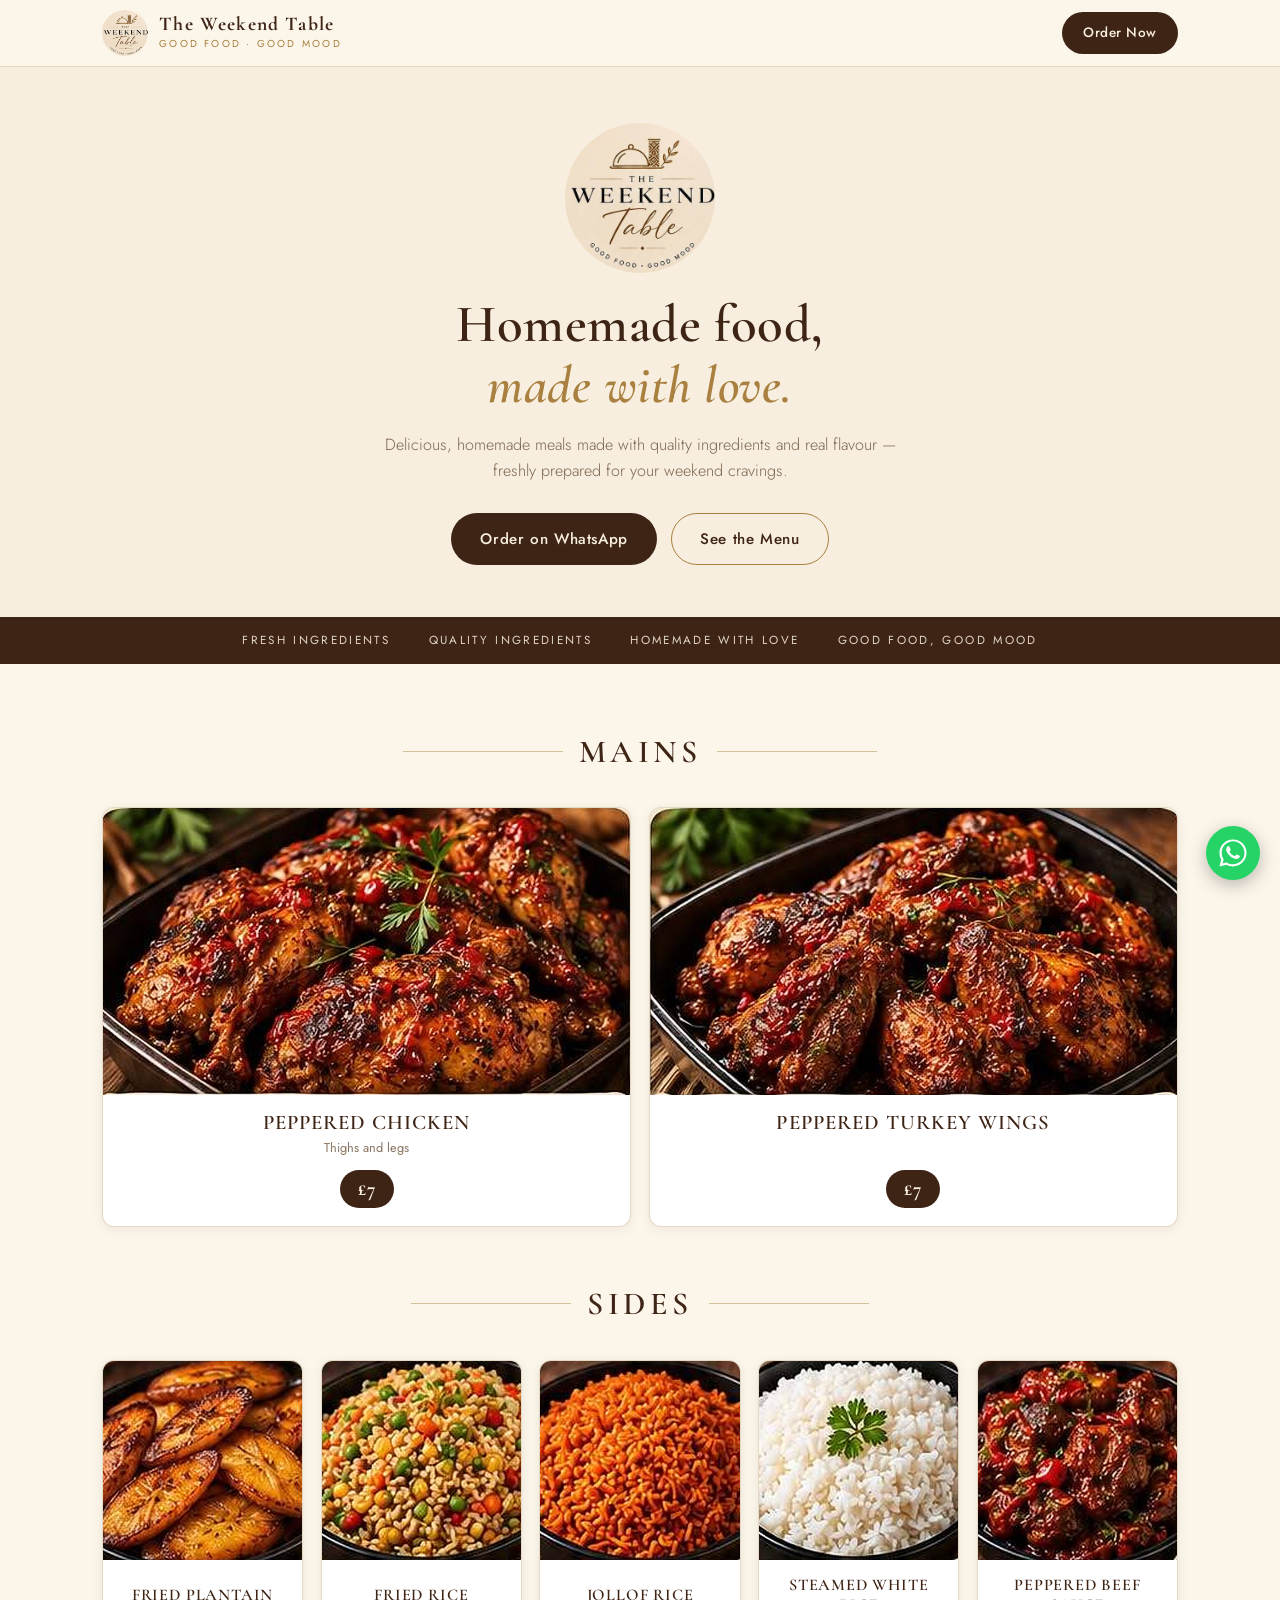
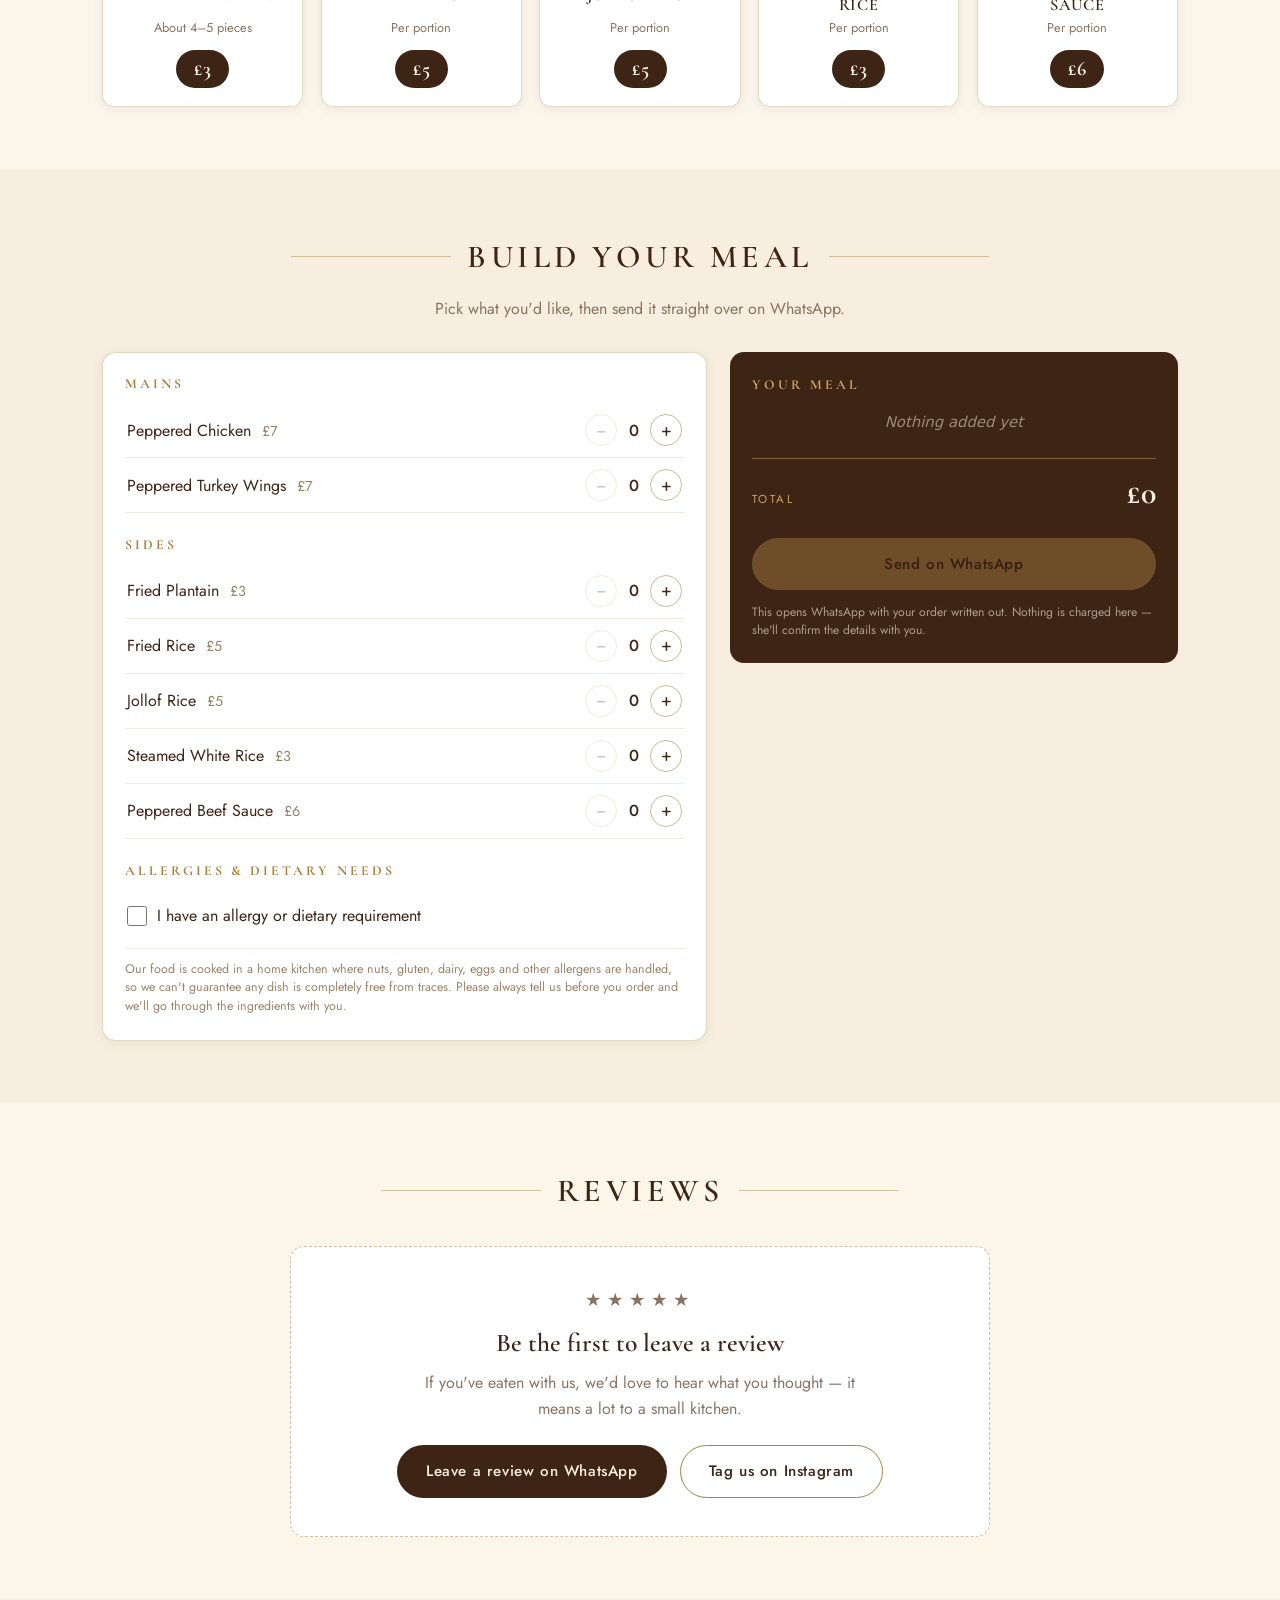
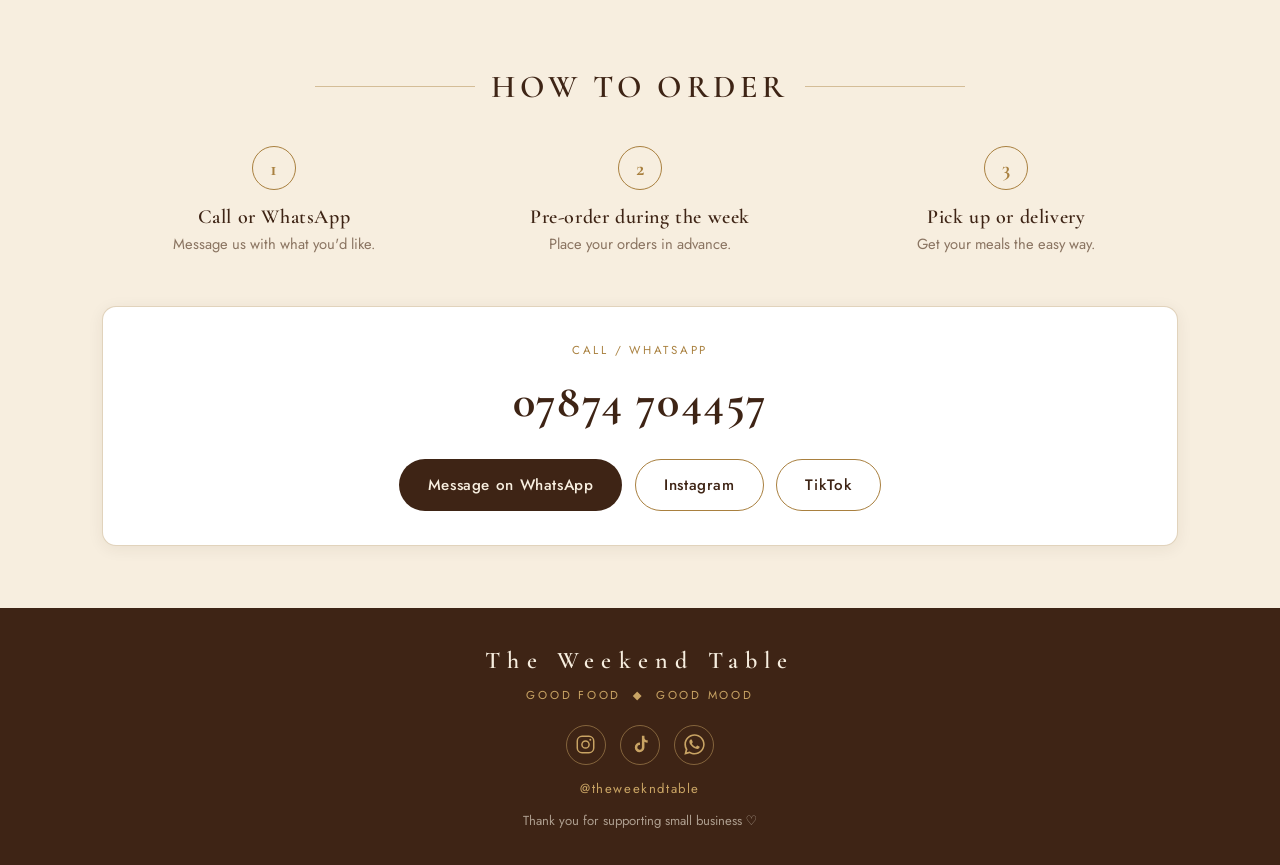
==== commit 362b2a61: "Add allergy tick box to Build Your Meal: reveals a details field, shows in the basket, and is append" ====
--- a/index.html
+++ b/index.html
@@ -184,6 +184,19 @@
             <button type="button" class="plus" aria-label="Add one Peppered Beef Sauce">+</button>
           </span>
         </div>
+
+        <h4>Allergies &amp; Dietary Needs</h4>
+        <div class="allergy">
+          <label class="allergy-check">
+            <input type="checkbox" id="allergy-toggle">
+            <span>I have an allergy or dietary requirement</span>
+          </label>
+          <div class="allergy-detail" id="allergy-detail" hidden>
+            <label for="allergy-text">Please tell us what to avoid</label>
+            <textarea id="allergy-text" rows="2" placeholder="e.g. peanuts, dairy, gluten, shellfish"></textarea>
+          </div>
+          <p class="allergy-note">Our food is cooked in a home kitchen where nuts, gluten, dairy, eggs and other allergens are handled, so we can't guarantee any dish is completely free from traces. Please always tell us before you order and we'll go through the ingredients with you.</p>
+        </div>
       </div>
 
       <aside class="build-summary">
--- a/styles.css
+++ b/styles.css
@@ -101,6 +101,21 @@
 .stepper button:disabled{opacity:.3;cursor:default}
 .qty{min-width:30px;text-align:center;font-weight:500;color:var(--brown)}
 
+.allergy{padding-top:.3rem}
+.allergy-check{display:flex;align-items:center;gap:.65rem;cursor:pointer;padding:8px 2px}
+.allergy-check input{width:20px;height:20px;accent-color:var(--gold);cursor:pointer;flex:none}
+.allergy-check span{font-size:1rem;color:var(--brown)}
+.allergy-detail{margin:.4rem 0 .2rem}
+.allergy-detail label{display:block;font-size:.8rem;color:#8A7461;margin-bottom:.35rem}
+.allergy-detail textarea{width:100%;font-family:inherit;font-size:.95rem;color:var(--brown);
+  padding:10px 12px;border:1.5px solid rgba(169,128,63,.45);border-radius:10px;
+  background:var(--cream-2);resize:vertical}
+.allergy-detail textarea:focus{outline:none;border-color:var(--gold)}
+.allergy-note{font-size:.78rem;line-height:1.5;color:#9A8468;margin-top:.7rem;
+  padding-top:.7rem;border-top:1px solid rgba(169,128,63,.17)}
+.summary-allergy{display:block !important;font-size:.85rem !important;color:var(--gold-soft);
+  border-bottom:0 !important;padding-top:.6rem !important}
+
 .build-summary{background:var(--brown);color:var(--cream);border-radius:14px;padding:22px 22px 24px;
   position:sticky;top:86px}
 .build-summary h4{color:var(--gold-soft);margin-top:0}
